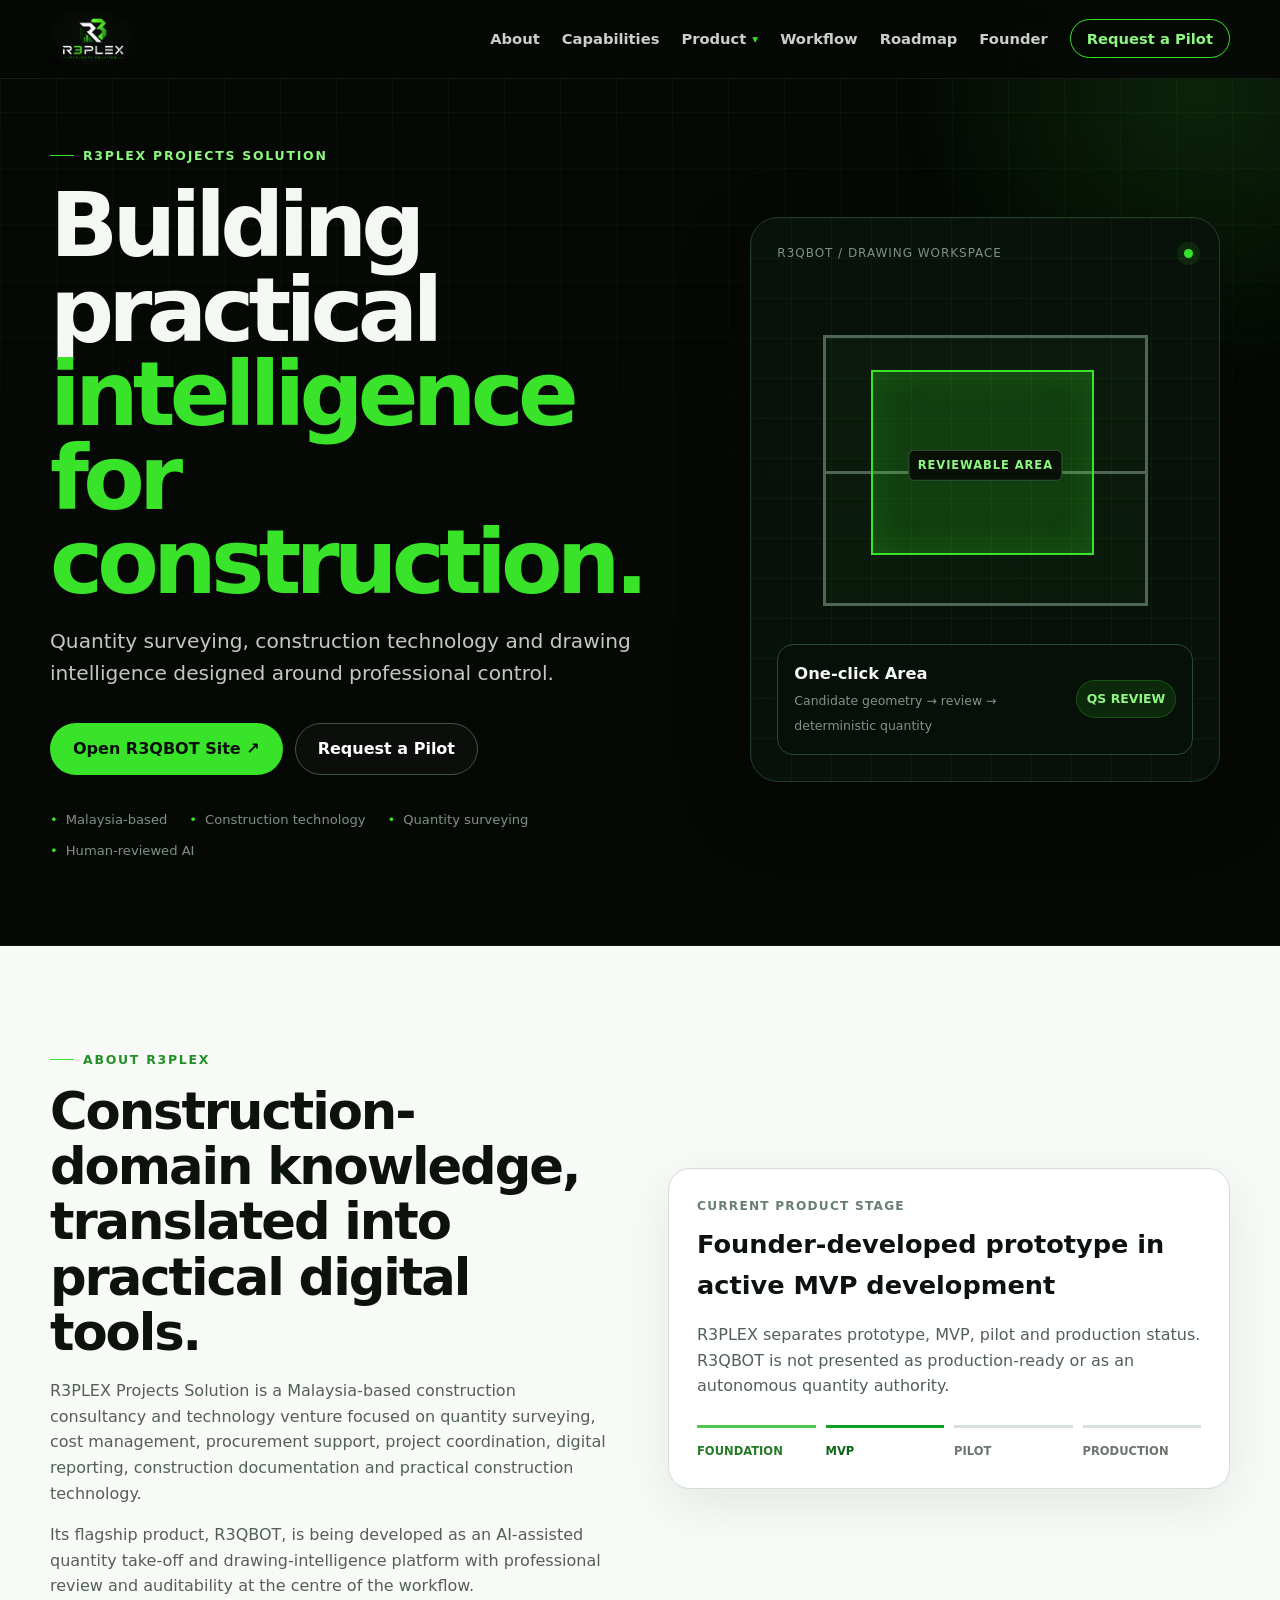
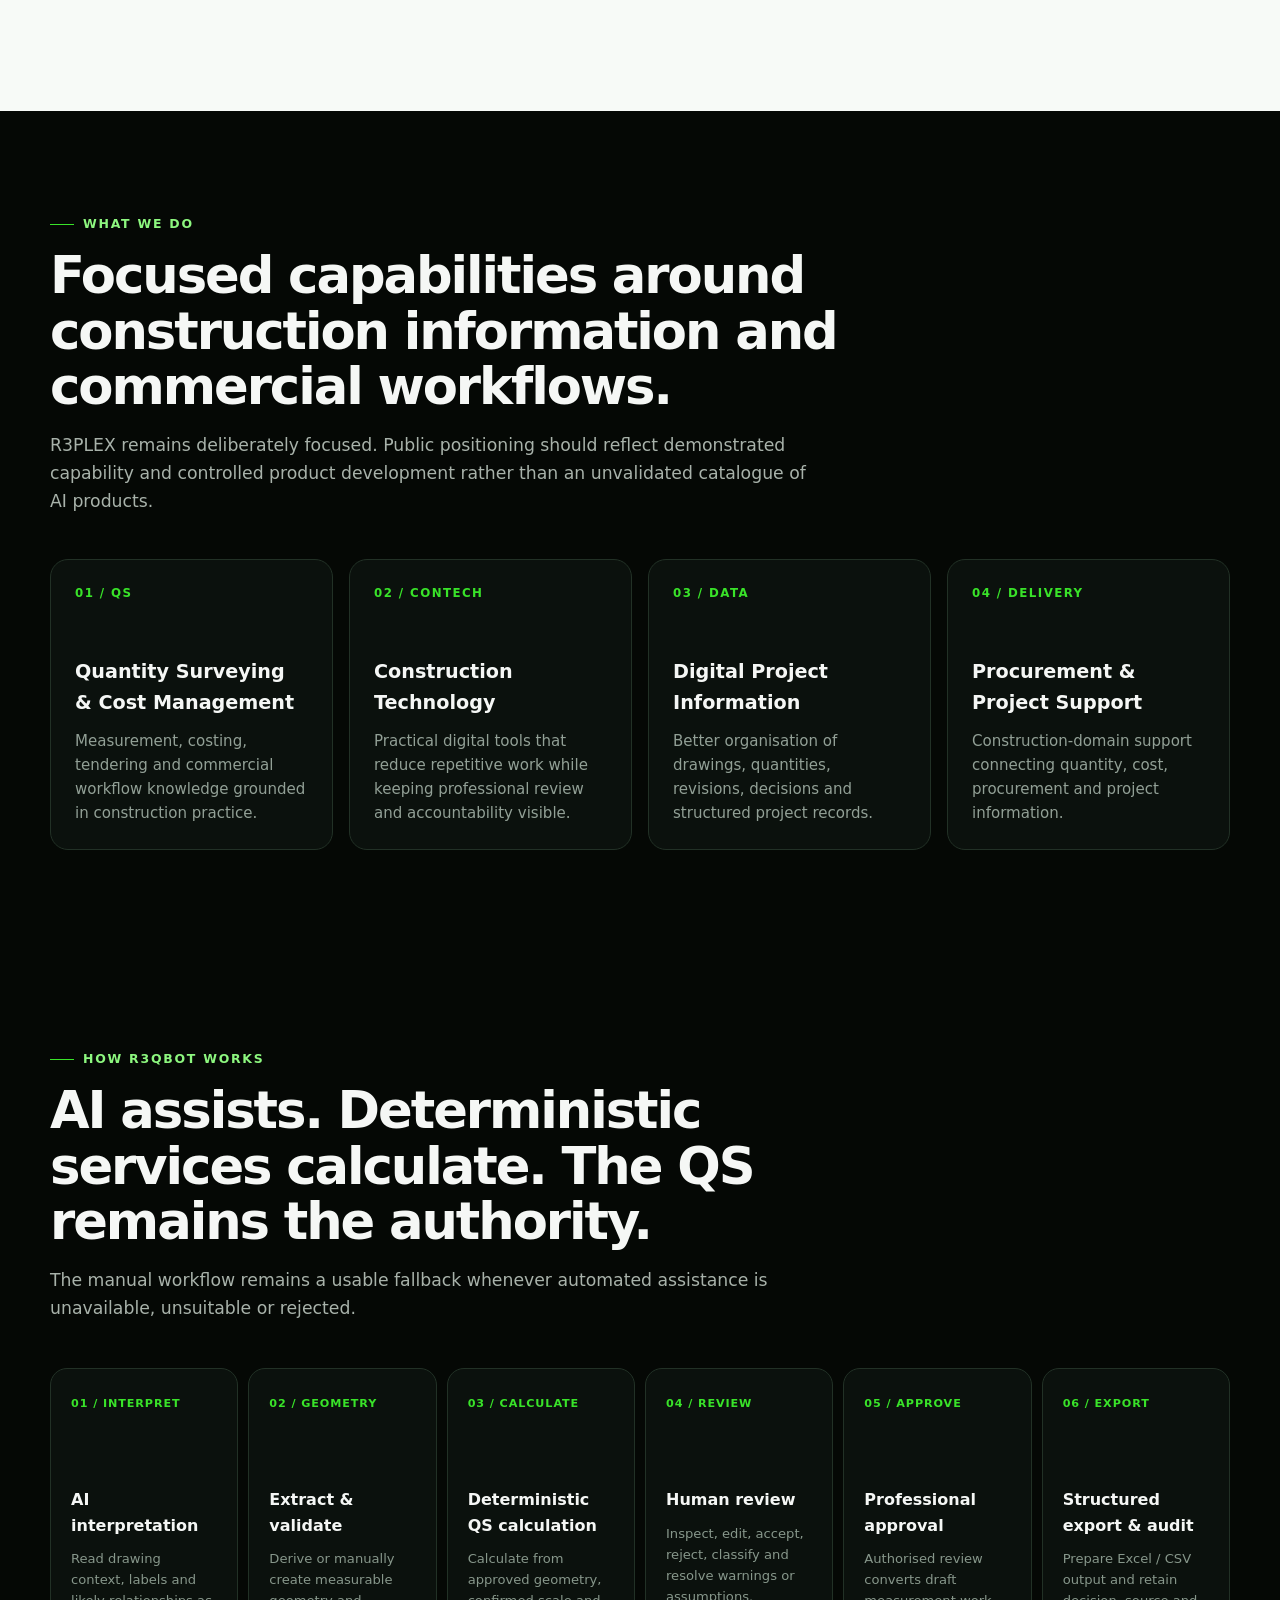
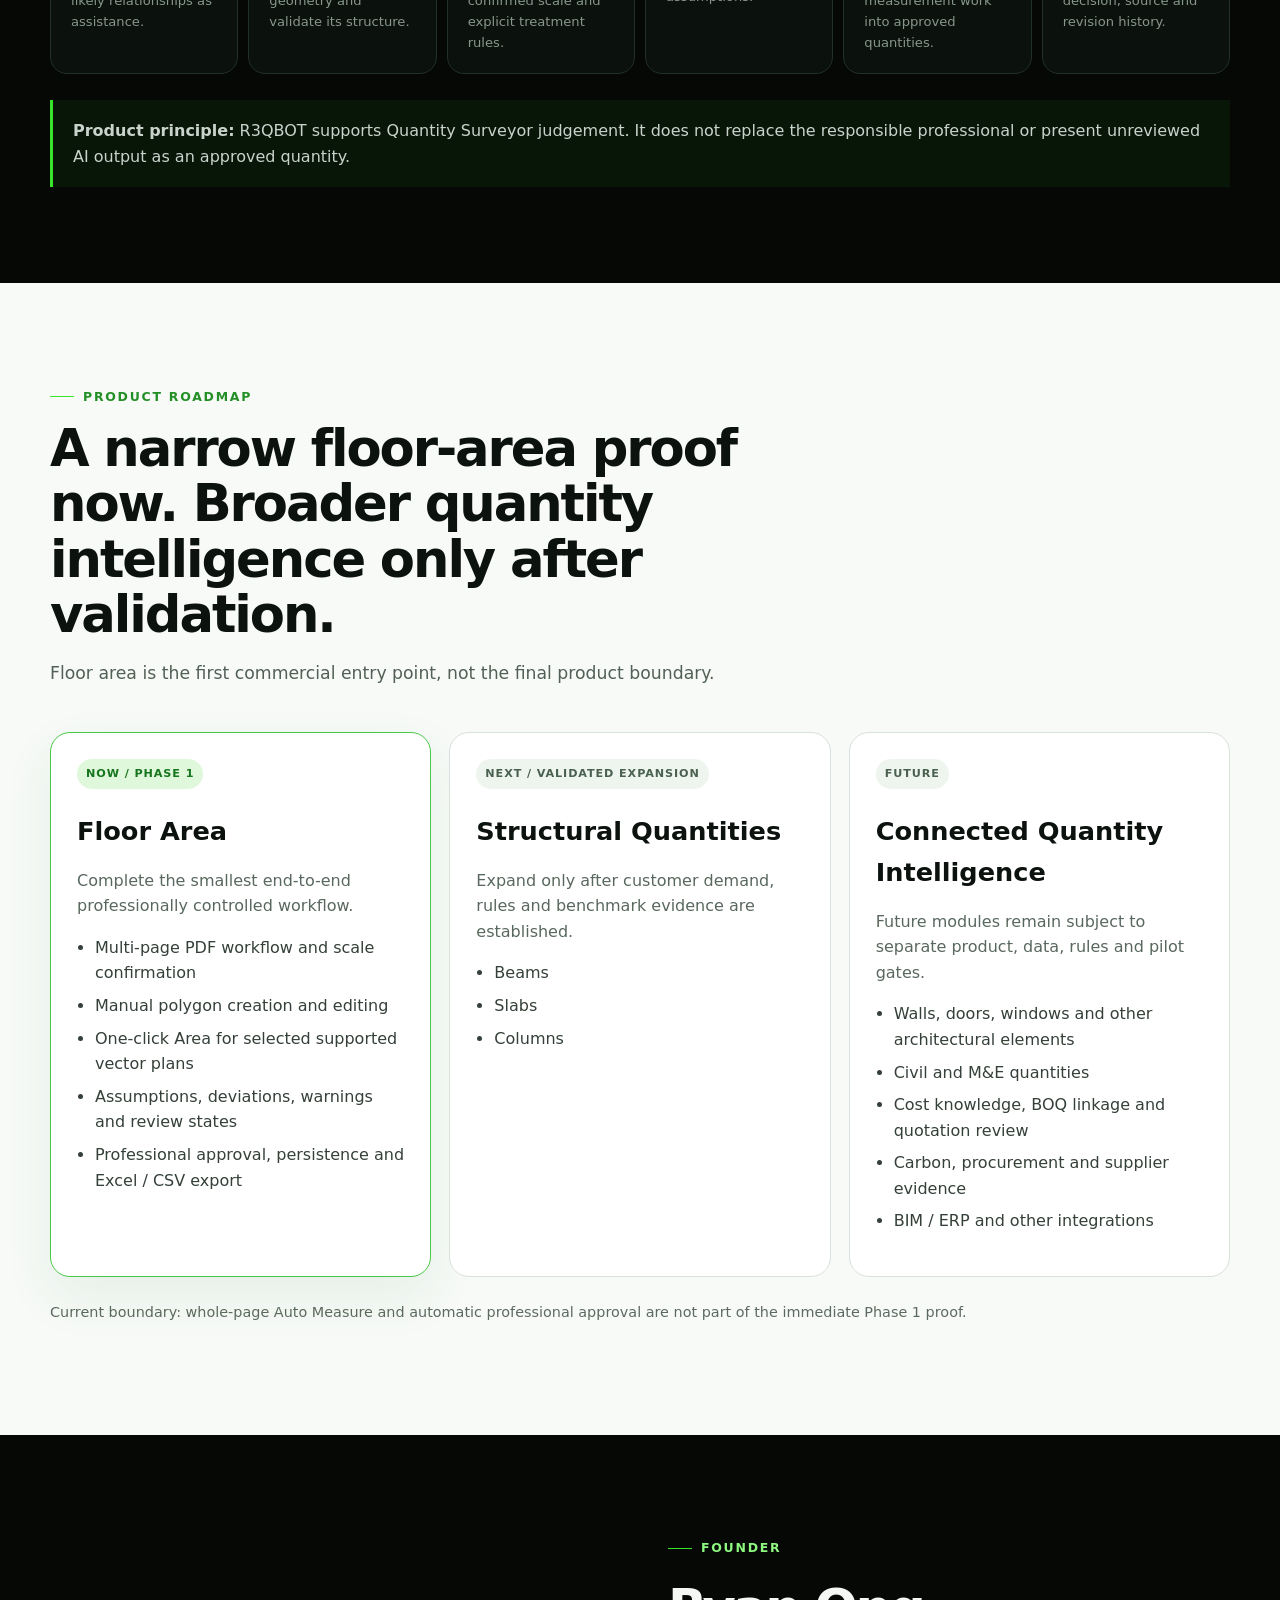
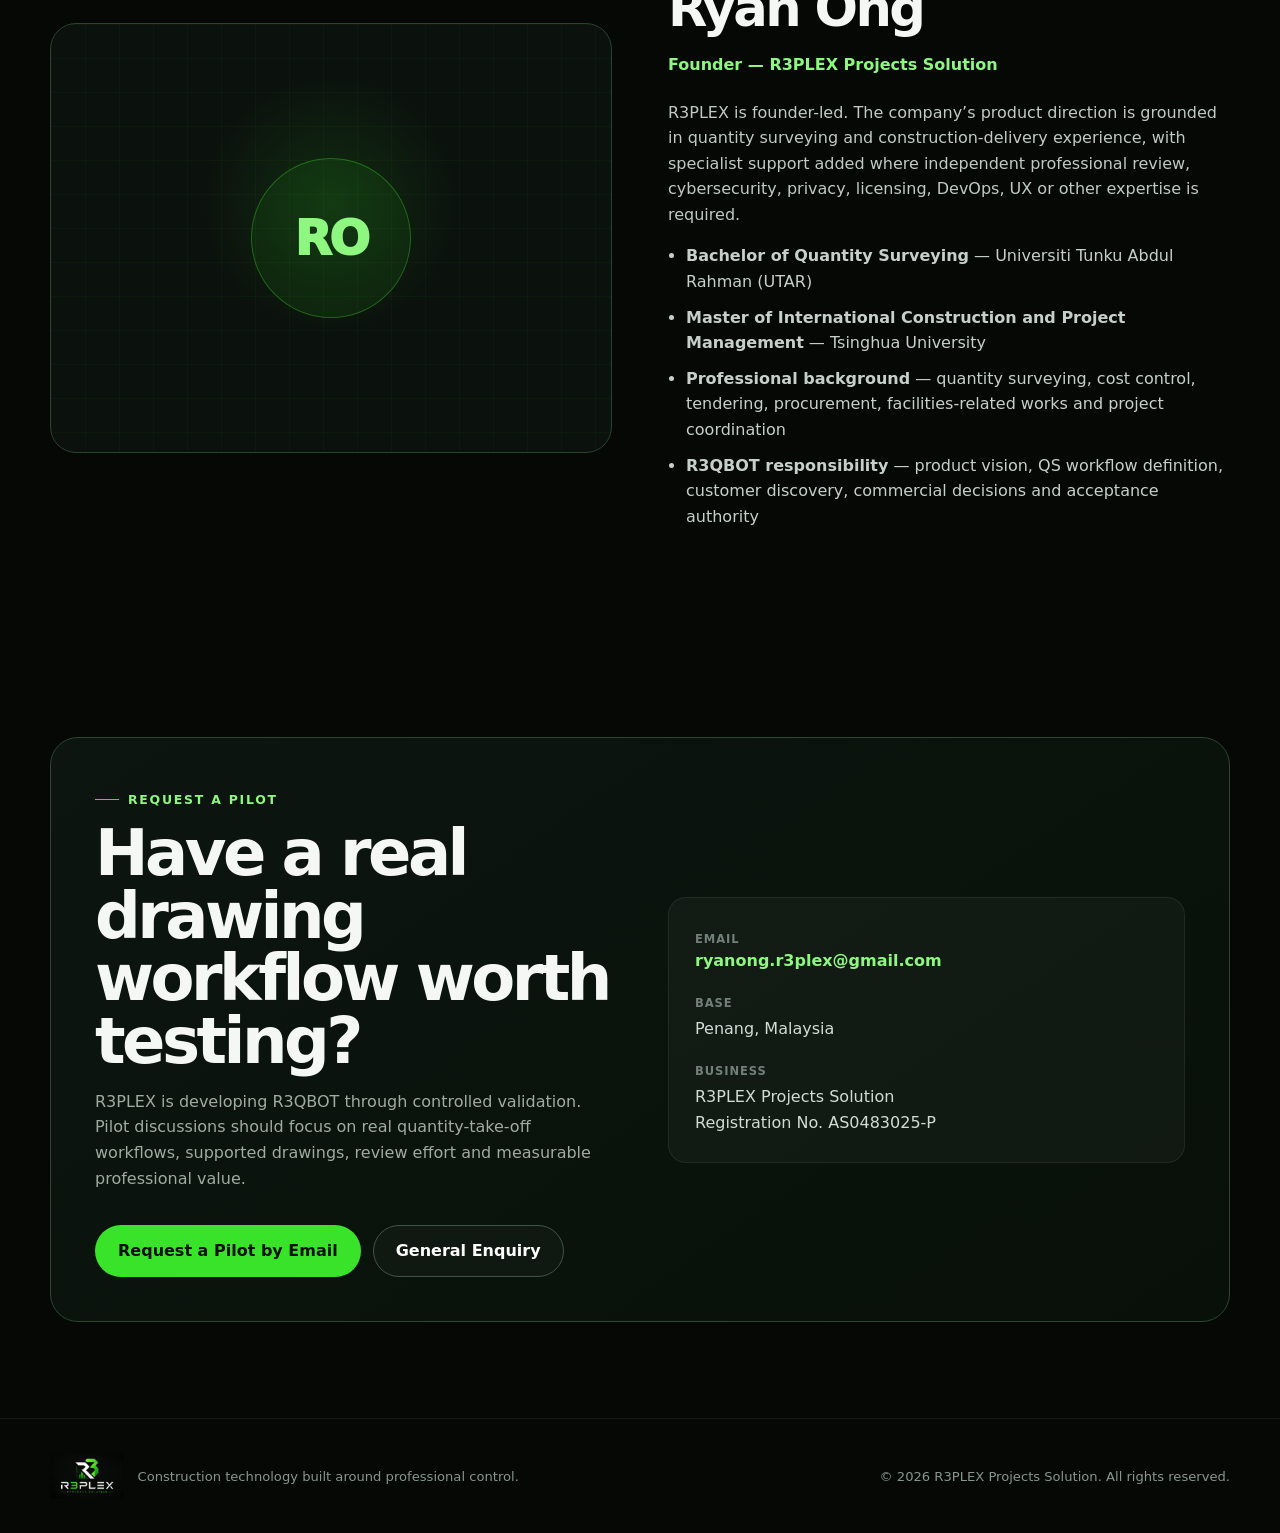
==== index.html @ d8457b4f "Implement product dropdown in navigation Added a product dropdown menu with styling and interactions" ====
<!DOCTYPE html>
<html lang="en">
<head>
  <meta charset="utf-8">
  <meta name="viewport" content="width=device-width, initial-scale=1">
  <meta name="theme-color" content="#050805">
  <meta name="description" content="R3PLEX Projects Solution is a Malaysia-based construction consultancy and technology venture developing R3QBOT, a drawing-first, reviewable and auditable quantity intelligence workspace.">
  <title>R3PLEX Projects Solution | Construction Technology & R3QBOT</title>
  <meta property="og:title" content="R3PLEX Projects Solution | Construction Technology & R3QBOT">
  <meta property="og:description" content="Building practical intelligence for construction. Explore R3QBOT, the R3PLEX flagship product for reviewable and auditable quantity take-off.">
  <meta property="og:type" content="website">

  <style>
    :root {
      --bg: #050805;
      --surface: #0b110d;
      --surface-2: #0f1812;
      --surface-3: #132018;
      --green: #39e329;
      --green-soft: #8df77f;
      --text: #f5f7f5;
      --muted: #a8b2aa;
      --line: #223126;
      --white: #f7faf7;
      --dark-text: #0c120e;
      --shadow: 0 24px 70px rgba(0,0,0,.28);
      --radius: 22px;
      --max: 1180px;
    }

    * { box-sizing: border-box; }
    html { scroll-behavior: smooth; }
    body {
      margin: 0;
      background: var(--bg);
      color: var(--text);
      font-family: Inter, ui-sans-serif, system-ui, -apple-system, BlinkMacSystemFont, "Segoe UI", sans-serif;
      line-height: 1.6;
      -webkit-font-smoothing: antialiased;
      text-rendering: optimizeLegibility;
    }

    a { color: inherit; }
    img { display: block; max-width: 100%; }
    button, a { -webkit-tap-highlight-color: transparent; }

    .container {
      width: min(var(--max), calc(100% - 40px));
      margin-inline: auto;
    }

    .skip-link {
      position: fixed;
      left: 16px;
      top: -60px;
      z-index: 2000;
      padding: 10px 14px;
      background: var(--green);
      color: #041006;
      border-radius: 10px;
      font-weight: 800;
      text-decoration: none;
      transition: top .2s ease;
    }
    .skip-link:focus { top: 16px; }

    .eyebrow {
      display: inline-flex;
      align-items: center;
      gap: 9px;
      color: var(--green-soft);
      font-size: .78rem;
      font-weight: 800;
      letter-spacing: .14em;
      text-transform: uppercase;
    }
    .eyebrow::before {
      content: "";
      width: 24px;
      height: 1px;
      background: var(--green);
    }

    .section {
      padding: 96px 0;
      scroll-margin-top: 86px;
    }
    .section-light {
      background: var(--white);
      color: var(--dark-text);
    }
    .section-title {
      margin: 14px 0 18px;
      max-width: 790px;
      font-size: clamp(2rem, 4vw, 3.5rem);
      line-height: 1.08;
      letter-spacing: -.04em;
    }
    .section-lead {
      max-width: 760px;
      margin: 0;
      color: var(--muted);
      font-size: 1.08rem;
    }
    .section-light .section-lead { color: #526057; }

    /* HEADER / NAVIGATION */
    .site-header {
      position: fixed;
      inset: 0 0 auto 0;
      z-index: 1000;
      border-bottom: 1px solid rgba(255,255,255,.07);
      background: rgba(5,8,5,.86);
      backdrop-filter: blur(18px);
    }
    .nav-wrap {
      min-height: 78px;
      display: flex;
      align-items: center;
      justify-content: space-between;
      gap: 24px;
    }
    .brand {
      display: inline-flex;
      align-items: center;
      text-decoration: none;
      flex: 0 0 auto;
    }
    .brand-logo-plate {
      display: flex;
      align-items: center;
      justify-content: flex-start;
      width: auto;
      height: auto;
      padding: 0;
      background: transparent;
      border: none;
      border-radius: 0;
      overflow: visible;
    }
    .brand-logo {
      width: auto;
      height: 54px;
      max-width: 190px;
      object-fit: contain;
      display: block;
    }

    .nav-links {
      display: flex;
      align-items: center;
      gap: 22px;
      list-style: none;
      margin: 0;
      padding: 0;
    }
    .nav-links a {
      text-decoration: none;
      color: #c7d0c9;
      font-size: .92rem;
      font-weight: 700;
      transition: color .2s ease, border-color .2s ease, background .2s ease;
    }
    .nav-links a:hover,
    .nav-links a:focus-visible { color: #fff; }

    .nav-cta {
      padding: 10px 16px;
      border: 1px solid var(--green);
      border-radius: 999px;
      color: var(--green-soft) !important;
    }
    .nav-cta:hover,
    .nav-cta:focus-visible {
      background: var(--green);
      color: #061008 !important;
    }


    /* PRODUCT DROPDOWN */
    .nav-dropdown {
      position: relative;
    }

    .nav-dropdown details {
      position: relative;
    }

    .nav-dropdown summary {
      display: flex;
      align-items: center;
      gap: 6px;
      color: #c7d0c9;
      font-size: .92rem;
      font-weight: 700;
      cursor: pointer;
      list-style: none;
      user-select: none;
    }

    .nav-dropdown summary::-webkit-details-marker {
      display: none;
    }

    .nav-dropdown summary:hover,
    .nav-dropdown summary:focus-visible {
      color: #fff;
    }

    .dropdown-arrow {
      color: var(--green);
      font-size: .72rem;
      transition: transform .2s ease;
    }

    .nav-dropdown details[open] .dropdown-arrow {
      transform: rotate(180deg);
    }

    .nav-dropdown-menu {
      position: absolute;
      top: calc(100% + 16px);
      left: 50%;
      transform: translateX(-50%);
      min-width: 190px;
      padding: 8px;
      border: 1px solid var(--line);
      border-radius: 14px;
      background: #09100b;
      box-shadow: var(--shadow);
      z-index: 1200;
    }

    .nav-dropdown-menu::before {
      content: "";
      position: absolute;
      top: -6px;
      left: 50%;
      width: 10px;
      height: 10px;
      transform: translateX(-50%) rotate(45deg);
      background: #09100b;
      border-left: 1px solid var(--line);
      border-top: 1px solid var(--line);
    }

    .nav-dropdown-menu a {
      display: flex;
      align-items: center;
      justify-content: space-between;
      gap: 24px;
      padding: 12px 14px;
      border-radius: 10px;
      color: #fff !important;
      text-decoration: none;
      white-space: nowrap;
    }

    .nav-dropdown-menu a:hover,
    .nav-dropdown-menu a:focus-visible {
      background: rgba(46,229,35,.10);
      color: var(--green-soft) !important;
    }

    .external-arrow {
      color: var(--green);
      font-size: 1rem;
    }

    .menu-button {
      display: none;
      width: 44px;
      height: 44px;
      border-radius: 12px;
      border: 1px solid var(--line);
      background: var(--surface);
      color: #fff;
      cursor: pointer;
      font-size: 1.2rem;
    }

    /* HERO */
    .hero {
      min-height: 820px;
      display: grid;
      align-items: center;
      padding: 138px 0 84px;
      position: relative;
      overflow: hidden;
      border-bottom: 1px solid rgba(255,255,255,.06);
    }
    .hero::before {
      content: "";
      position: absolute;
      inset: 0;
      background-image:
        linear-gradient(rgba(57,227,41,.055) 1px, transparent 1px),
        linear-gradient(90deg, rgba(57,227,41,.055) 1px, transparent 1px);
      background-size: 56px 56px;
      mask-image: linear-gradient(to bottom, black, transparent 83%);
      pointer-events: none;
    }
    .hero::after {
      content: "";
      position: absolute;
      width: 620px;
      height: 620px;
      right: -230px;
      top: -220px;
      border-radius: 50%;
      background: radial-gradient(circle, rgba(57,227,41,.13), transparent 68%);
      filter: blur(12px);
      pointer-events: none;
    }
    .hero-grid {
      position: relative;
      z-index: 1;
      display: grid;
      grid-template-columns: 1.12fr .88fr;
      gap: 68px;
      align-items: center;
    }
    .hero h1 {
      margin: 18px 0 20px;
      max-width: 780px;
      font-size: clamp(3.1rem, 7vw, 6.8rem);
      line-height: .94;
      letter-spacing: -.065em;
    }
    .hero h1 em {
      display: block;
      font-style: normal;
      color: var(--green);
    }
    .hero-copy {
      max-width: 660px;
      color: #c0cac2;
      font-size: clamp(1.05rem, 1.9vw, 1.26rem);
    }
    .hero-actions {
      display: flex;
      flex-wrap: wrap;
      gap: 12px;
      margin-top: 34px;
    }
    .button {
      display: inline-flex;
      align-items: center;
      justify-content: center;
      gap: 10px;
      min-height: 52px;
      padding: 0 22px;
      border-radius: 999px;
      border: 1px solid transparent;
      font-weight: 850;
      text-decoration: none;
      transition: transform .2s ease, background .2s ease, border-color .2s ease;
    }
    .button:hover { transform: translateY(-2px); }
    .button-primary { background: var(--green); color: #061008; }
    .button-secondary { border-color: #415347; background: rgba(255,255,255,.025); color: #fff; }
    .button-secondary:hover { border-color: var(--green); }

    .hero-note {
      display: flex;
      flex-wrap: wrap;
      gap: 10px 22px;
      margin-top: 34px;
      color: #7f9184;
      font-size: .82rem;
    }
    .hero-note span::before {
      content: "•";
      color: var(--green);
      margin-right: 8px;
    }

    .hero-visual {
      min-height: 510px;
      display: flex;
      align-items: center;
      justify-content: center;
    }
    .drawing-card {
      width: min(100%, 470px);
      min-height: 500px;
      border: 1px solid #253c2c;
      background:
        linear-gradient(rgba(57,227,41,.055) 1px, transparent 1px),
        linear-gradient(90deg, rgba(57,227,41,.055) 1px, transparent 1px),
        linear-gradient(180deg, #09110b, #071009);
      background-size: 40px 40px, 40px 40px, auto;
      border-radius: 28px;
      box-shadow: var(--shadow);
      padding: 26px;
      position: relative;
      overflow: hidden;
    }
    .drawing-top {
      display: flex;
      align-items: center;
      justify-content: space-between;
      color: #7d9182;
      font-size: .75rem;
      letter-spacing: .08em;
      text-transform: uppercase;
    }
    .drawing-dot {
      width: 9px;
      height: 9px;
      background: var(--green);
      border-radius: 50%;
      box-shadow: 0 0 0 7px rgba(57,227,41,.11);
    }
    .room-plan {
      width: 78%;
      aspect-ratio: 1.2;
      margin: 72px auto 38px;
      border: 3px solid #4f6656;
      position: relative;
      background: rgba(57,227,41,.045);
    }
    .room-plan::before {
      content: "";
      position: absolute;
      left: -3px;
      right: -3px;
      top: 50%;
      border-top: 3px solid #4f6656;
    }
    .room-plan::after {
      content: "";
      position: absolute;
      inset: 12% 16% 18% 14%;
      border: 2px solid var(--green);
      background: rgba(57,227,41,.18);
      box-shadow: 0 0 34px rgba(57,227,41,.16) inset;
    }
    .room-label {
      position: absolute;
      left: 50%;
      top: 48%;
      transform: translate(-50%,-50%);
      z-index: 2;
      padding: 5px 8px;
      color: var(--green-soft);
      background: #081008;
      border: 1px solid #2d5535;
      border-radius: 6px;
      font-size: .72rem;
      font-weight: 800;
      letter-spacing: .08em;
    }
    .one-click {
      display: grid;
      grid-template-columns: 1fr auto;
      gap: 12px;
      align-items: center;
      padding: 16px;
      border: 1px solid #284a30;
      background: rgba(8,16,10,.86);
      border-radius: 16px;
    }
    .one-click strong { display: block; font-size: 1.02rem; }
    .one-click span { color: #829287; font-size: .78rem; }
    .measure-pill {
      padding: 8px 10px;
      border-radius: 999px;
      background: rgba(57,227,41,.12);
      color: var(--green-soft) !important;
      border: 1px solid rgba(57,227,41,.22);
      font-weight: 800;
    }

    /* GENERIC GRIDS */
    .about-grid,
    .product-grid,
    .founder-grid,
    .contact-shell {
      display: grid;
      grid-template-columns: minmax(0, 1fr) minmax(0, 1fr);
      gap: 56px;
      align-items: center;
    }

    /* Prevent long content from forcing grid columns wider than the viewport. */
    .about-grid > *,
    .product-grid > *,
    .founder-grid > *,
    .contact-shell > * {
      min-width: 0;
    }

    .about-copy p,
    .product-copy p,
    .founder-copy p { color: #c0cac2; }
    .section-light .about-copy p { color: #526057; }

    .status-card {
      padding: 28px;
      border-radius: var(--radius);
      border: 1px solid #d5ded7;
      background: #fff;
      box-shadow: 0 16px 50px rgba(16,32,21,.08);
    }
    .status-card .label {
      color: #698071;
      font-size: .76rem;
      font-weight: 800;
      letter-spacing: .1em;
      text-transform: uppercase;
    }
    .status-card h3 {
      margin: 8px 0 12px;
      font-size: 1.6rem;
    }
    .status-card p { color: #526057; margin-bottom: 0; }
    .status-track {
      display: grid;
      grid-template-columns: repeat(4,1fr);
      gap: 10px;
      margin-top: 26px;
    }
    .status-node {
      padding-top: 14px;
      border-top: 3px solid #d8e0da;
      color: #6c766f;
      font-size: .72rem;
      font-weight: 800;
      text-transform: uppercase;
    }
    .status-node.done { border-color: #54c64d; color: #267b28; }
    .status-node.current { border-color: #139f21; color: #0d6519; }

    .capability-grid {
      display: grid;
      grid-template-columns: repeat(4,1fr);
      gap: 16px;
      margin-top: 44px;
    }
    .capability-card {
      min-height: 230px;
      padding: 24px;
      border-radius: 18px;
      border: 1px solid var(--line);
      background: var(--surface);
    }
    .capability-no {
      color: var(--green);
      font-size: .74rem;
      font-weight: 900;
      letter-spacing: .12em;
    }
    .capability-card h3 { margin: 54px 0 10px; font-size: 1.2rem; }
    .capability-card p { margin: 0; color: #92a096; font-size: .94rem; }

    /* R3QBOT */
    .product-panel {
      padding: 36px;
      border-radius: 26px;
      border: 1px solid #2a4831;
      background: linear-gradient(145deg, rgba(57,227,41,.08), rgba(57,227,41,.015));
    }
    .product-mark {
      color: var(--green);
      font-weight: 950;
      font-size: clamp(2.8rem,5vw,5rem);
      letter-spacing: -.06em;
      line-height: 1;
      margin-bottom: 22px;
    }
    .feature-list {
      display: grid;
      gap: 12px;
      margin-top: 30px;
    }
    .feature-row {
      display: grid;
      grid-template-columns: 42px minmax(0, 1fr);
      gap: 14px;
      padding: 15px;
      border-radius: 15px;
      background: rgba(255,255,255,.025);
      border: 1px solid rgba(255,255,255,.06);
    }
    .feature-icon {
      width: 42px;
      height: 42px;
      display: grid;
      place-items: center;
      border-radius: 12px;
      background: rgba(57,227,41,.12);
      color: var(--green-soft);
      font-weight: 900;
    }
    .feature-row > div {
      min-width: 0;
    }

    .feature-row strong,
    .feature-row div span {
      overflow-wrap: anywhere;
      word-break: normal;
    }

    .feature-row strong { display: block; }
    .feature-row div span { display: block; color: #8e9d92; font-size: .84rem; }

    /* WORKFLOW */
    .workflow-list {
      display: grid;
      grid-template-columns: repeat(6,1fr);
      gap: 10px;
      margin-top: 46px;
    }
    .workflow-step {
      min-height: 240px;
      padding: 20px;
      background: var(--surface);
      border: 1px solid var(--line);
      border-radius: 17px;
    }
    .workflow-no {
      color: var(--green);
      font-size: .7rem;
      font-weight: 900;
      letter-spacing: .08em;
    }
    .workflow-step h3 { margin: 72px 0 10px; font-size: 1rem; }
    .workflow-step p { margin: 0; color: #87978b; font-size: .82rem; }
    .workflow-principle {
      margin-top: 26px;
      padding: 18px 20px;
      border-left: 3px solid var(--green);
      background: rgba(57,227,41,.06);
      color: #c9d2cb;
    }

    /* ROADMAP */
    .roadmap-grid {
      display: grid;
      grid-template-columns: repeat(3,1fr);
      gap: 18px;
      margin-top: 44px;
    }
    .roadmap-card {
      padding: 26px;
      border-radius: 20px;
      border: 1px solid #d9e1db;
      background: #fff;
    }
    .roadmap-card.active { border-color: #48c847; box-shadow: 0 20px 50px rgba(25,115,38,.08); }
    .roadmap-tag {
      display: inline-block;
      padding: 6px 9px;
      border-radius: 999px;
      background: #eef5ef;
      color: #4b6150;
      font-size: .7rem;
      font-weight: 900;
      text-transform: uppercase;
      letter-spacing: .08em;
    }
    .roadmap-card.active .roadmap-tag { background: #dff8dc; color: #16751d; }
    .roadmap-card h3 { margin: 22px 0 8px; font-size: 1.6rem; }
    .roadmap-card p { color: #59685e; }
    .roadmap-card ul { padding-left: 18px; color: #344038; }
    .roadmap-card li { margin-bottom: 7px; }
    .roadmap-boundary {
      margin-top: 24px;
      color: #5d6a61;
      font-size: .9rem;
    }

    /* FOUNDER */
    .founder-card {
      min-height: 430px;
      display: grid;
      place-items: center;
      border: 1px solid #28432f;
      border-radius: 26px;
      background:
        radial-gradient(circle at 50% 42%, rgba(57,227,41,.13), transparent 35%),
        linear-gradient(rgba(57,227,41,.04) 1px, transparent 1px),
        linear-gradient(90deg, rgba(57,227,41,.04) 1px, transparent 1px),
        var(--surface);
      background-size: auto, 34px 34px, 34px 34px, auto;
    }
    .founder-monogram {
      width: 160px;
      height: 160px;
      display: grid;
      place-items: center;
      border-radius: 50%;
      border: 1px solid rgba(57,227,41,.35);
      background: rgba(57,227,41,.08);
      color: var(--green-soft);
      font-size: 3rem;
      font-weight: 950;
      letter-spacing: -.05em;
    }
    .founder-copy h2 {
      margin: 10px 0 2px;
      font-size: clamp(2.3rem,4vw,4rem);
      letter-spacing: -.05em;
    }
    .founder-role { color: var(--green-soft); font-weight: 800; margin-bottom: 22px; }
    .founder-list { padding-left: 18px; color: #c6d0c8; }
    .founder-list li { margin-bottom: 10px; }

    /* CONTACT */
    .contact-shell {
      padding: 44px;
      border-radius: 28px;
      border: 1px solid #2a4831;
      background: linear-gradient(145deg, #0c150f, #081009);
    }
    .contact-shell h2 {
      margin: 12px 0 14px;
      max-width: 650px;
      font-size: clamp(2.4rem,5vw,4.8rem);
      line-height: .98;
      letter-spacing: -.055em;
    }
    .contact-shell p { color: #9eaca1; max-width: 650px; }
    .contact-card {
      padding: 26px;
      border-radius: 18px;
      background: rgba(255,255,255,.035);
      border: 1px solid rgba(255,255,255,.07);
    }
    .contact-card .label {
      margin-top: 6px;
      color: #718078;
      font-size: .72rem;
      font-weight: 900;
      text-transform: uppercase;
      letter-spacing: .08em;
    }
    .contact-card a { color: var(--green-soft); font-weight: 800; text-decoration: none; }
    .contact-card .location { margin-top: 4px; color: #d3dbd5; }

    /* FOOTER */
    .footer {
      padding: 34px 0;
      border-top: 1px solid rgba(255,255,255,.07);
      color: #87968b;
      font-size: .82rem;
    }
    .footer-row {
      display: flex;
      justify-content: space-between;
      align-items: center;
      gap: 24px;
    }
    .footer-brand {
      display: flex;
      align-items: center;
      gap: 14px;
    }
    .footer-logo-plate {
      display: flex;
      align-items: center;
      justify-content: flex-start;
      width: auto;
      height: auto;
      padding: 0;
      background: transparent;
      border: none;
      border-radius: 0;
    }
    .footer-logo {
      width: auto;
      height: 46px;
      max-width: 150px;
      object-fit: contain;
      display: block;
    }

    /* REVEAL */
    .reveal {
      opacity: 0;
      transform: translateY(18px);
      transition: opacity .55s ease, transform .55s ease;
    }
    .reveal.visible {
      opacity: 1;
      transform: translateY(0);
    }

    /* RESPONSIVE */
    @media (max-width: 1060px) {
      .nav-links { gap: 14px; }
      .nav-links a { font-size: .84rem; }
      .capability-grid { grid-template-columns: repeat(2,1fr); }
      .workflow-list { grid-template-columns: repeat(3,1fr); }
    }

    @media (max-width: 860px) {
      .brand-logo { height: 48px; max-width: 165px; }
      .nav-dropdown summary {
        padding: 11px 12px;
      }

      .nav-dropdown-menu {
        position: static;
        transform: none;
        min-width: 0;
        margin: 2px 8px 8px 18px;
        box-shadow: none;
      }

      .nav-dropdown-menu::before {
        display: none;
      }

      .nav-dropdown-menu a {
        padding: 11px 12px;
      }

      .menu-button { display: inline-grid; place-items: center; }
      .nav-links {
        position: absolute;
        top: 78px;
        left: 20px;
        right: 20px;
        display: none;
        flex-direction: column;
        align-items: stretch;
        gap: 4px;
        padding: 14px;
        border: 1px solid var(--line);
        border-radius: 16px;
        background: #09100b;
        box-shadow: var(--shadow);
      }
      .nav-links.open { display: flex; }
      .nav-links a { display: block; padding: 11px 12px; }
      .nav-cta { text-align: center; margin-top: 5px; }

      .hero { min-height: auto; padding-top: 126px; }
      .hero-grid,
      .about-grid,
      .product-grid,
      .founder-grid,
      .contact-shell { grid-template-columns: minmax(0, 1fr); }
      .hero-grid { gap: 26px; }
      .hero-visual { min-height: 430px; }
      .drawing-card { min-height: 430px; }
      .room-plan { margin-top: 52px; }
      .roadmap-grid { grid-template-columns: 1fr; }
      .contact-shell { padding: 30px; }
    }

    @media (max-width: 620px) {
      .container { width: min(var(--max), calc(100% - 26px)); }
      .section { padding: 74px 0; }
      .nav-wrap { min-height: 72px; }
      .nav-links { top: 72px; left: 13px; right: 13px; }
      .hero { padding-top: 112px; }
      .hero h1 { font-size: clamp(2.9rem,15vw,5rem); }
      .capability-grid,
      .workflow-list { grid-template-columns: 1fr; }
      .workflow-step { min-height: 190px; }
      .workflow-step h3 { margin-top: 48px; }
      .status-track { grid-template-columns: 1fr 1fr; }
      .footer-row { flex-direction: column; align-items: flex-start; }
      .brand-logo { height: 42px; max-width: 145px; }
      .footer-logo { height: 40px; max-width: 130px; }
    }

    @media (max-width: 420px) {

      .product-panel {
        padding: 24px;
      }

      .feature-row {
        grid-template-columns: 1fr;
        gap: 10px;
        padding: 14px;
      }

      .feature-icon {
        width: 38px;
        height: 38px;
      }

      .feature-row strong {
        font-size: .98rem;
      }

      .feature-row div span {
        font-size: .82rem;
        line-height: 1.5;
      }
    }

    @media (prefers-reduced-motion: reduce) {
      html { scroll-behavior: auto; }
      *, *::before, *::after { transition: none !important; animation: none !important; }
      .reveal { opacity: 1; transform: none; }
    }
  </style>
</head>

<body>
  <a class="skip-link" href="#main">Skip to content</a>

  <header class="site-header">
    <div class="container nav-wrap">
      <a class="brand" href="#home" aria-label="R3PLEX Projects Solution home">
        <span class="brand-logo-plate">
          <img class="brand-logo" src="R3PLEX.png" alt="R3PLEX Projects Solution logo">
        </span>
      </a>

      <button class="menu-button" type="button" aria-expanded="false" aria-controls="site-navigation" aria-label="Open navigation menu">
        <span aria-hidden="true">☰</span>
      </button>

      <nav aria-label="Primary navigation">
        <ul class="nav-links" id="site-navigation">
          <li><a href="#about">About</a></li>
          <li><a href="#capabilities">Capabilities</a></li>
          <li class="nav-dropdown">
            <details>
              <summary>
                Product
                <span class="dropdown-arrow" aria-hidden="true">▾</span>
              </summary>

              <div class="nav-dropdown-menu">
                <a
                  href="https://r3plex-projects-solution.github.io/r3qbot-site/"
                  target="_blank"
                  rel="noopener noreferrer"
                >
                  <span>R3QBOT</span>
                  <span class="external-arrow" aria-hidden="true">↗</span>
                </a>
              </div>
            </details>
          </li>
          <li><a href="#workflow">Workflow</a></li>
          <li><a href="#roadmap">Roadmap</a></li>
          <li><a href="#founder">Founder</a></li>
          <li><a class="nav-cta" href="#contact">Request a Pilot</a></li>
        </ul>
      </nav>
    </div>
  </header>

  <main id="main">
    <section id="home" class="hero">
      <div class="container hero-grid">
        <div class="reveal">
          <div class="eyebrow">R3PLEX Projects Solution</div>
          <h1>Building practical <em>intelligence for construction.</em></h1>
          <p class="hero-copy">Quantity surveying, construction technology and drawing intelligence designed around professional control.</p>

          <div class="hero-actions">
            <a class="button button-primary" href="https://r3plex-projects-solution.github.io/r3qbot-site/" target="_blank" rel="noopener noreferrer">Open R3QBOT Site ↗</a>
            <a class="button button-secondary" href="#contact">Request a Pilot</a>
          </div>

          <div class="hero-note" aria-label="Company positioning">
            <span>Malaysia-based</span>
            <span>Construction technology</span>
            <span>Quantity surveying</span>
            <span>Human-reviewed AI</span>
          </div>
        </div>

        <div class="hero-visual reveal" aria-label="Conceptual R3QBOT One-click Area visual">
          <div class="drawing-card">
            <div class="drawing-top">
              <span>R3QBOT / Drawing workspace</span>
              <span class="drawing-dot" aria-hidden="true"></span>
            </div>

            <div class="room-plan">
              <span class="room-label">REVIEWABLE AREA</span>
            </div>

            <div class="one-click">
              <div>
                <strong>One-click Area</strong>
                <span>Candidate geometry → review → deterministic quantity</span>
              </div>
              <span class="measure-pill">QS REVIEW</span>
            </div>
          </div>
        </div>
      </div>
    </section>

    <section id="about" class="section section-light">
      <div class="container about-grid">
        <div class="about-copy reveal">
          <div class="eyebrow" style="color:#238f26">About R3PLEX</div>
          <h2 class="section-title">Construction-domain knowledge, translated into practical digital tools.</h2>
          <p>R3PLEX Projects Solution is a Malaysia-based construction consultancy and technology venture focused on quantity surveying, cost management, procurement support, project coordination, digital reporting, construction documentation and practical construction technology.</p>
          <p>Its flagship product, R3QBOT, is being developed as an AI-assisted quantity take-off and drawing-intelligence platform with professional review and auditability at the centre of the workflow.</p>
        </div>

        <aside class="status-card reveal">
          <div class="label">Current product stage</div>
          <h3>Founder-developed prototype in active MVP development</h3>
          <p>R3PLEX separates prototype, MVP, pilot and production status. R3QBOT is not presented as production-ready or as an autonomous quantity authority.</p>
          <div class="status-track" aria-label="R3QBOT product stages">
            <div class="status-node done">Foundation</div>
            <div class="status-node current">MVP</div>
            <div class="status-node">Pilot</div>
            <div class="status-node">Production</div>
          </div>
        </aside>
      </div>
    </section>

    <section id="capabilities" class="section">
      <div class="container">
        <div class="eyebrow">What we do</div>
        <h2 class="section-title">Focused capabilities around construction information and commercial workflows.</h2>
        <p class="section-lead">R3PLEX remains deliberately focused. Public positioning should reflect demonstrated capability and controlled product development rather than an unvalidated catalogue of AI products.</p>

        <div class="capability-grid">
          <article class="capability-card reveal">
            <div class="capability-no">01 / QS</div>
            <h3>Quantity Surveying & Cost Management</h3>
            <p>Measurement, costing, tendering and commercial workflow knowledge grounded in construction practice.</p>
          </article>
          <article class="capability-card reveal">
            <div class="capability-no">02 / CONTECH</div>
            <h3>Construction Technology</h3>
            <p>Practical digital tools that reduce repetitive work while keeping professional review and accountability visible.</p>
          </article>
          <article class="capability-card reveal">
            <div class="capability-no">03 / DATA</div>
            <h3>Digital Project Information</h3>
            <p>Better organisation of drawings, quantities, revisions, decisions and structured project records.</p>
          </article>
          <article class="capability-card reveal">
            <div class="capability-no">04 / DELIVERY</div>
            <h3>Procurement & Project Support</h3>
            <p>Construction-domain support connecting quantity, cost, procurement and project information.</p>
          </article>
        </div>
      </div>
    </section>

    <section id="workflow" class="section">
      <div class="container">
        <div class="eyebrow">How R3QBOT works</div>
        <h2 class="section-title">AI assists. Deterministic services calculate. The QS remains the authority.</h2>
        <p class="section-lead">The manual workflow remains a usable fallback whenever automated assistance is unavailable, unsuitable or rejected.</p>

        <div class="workflow-list" aria-label="R3QBOT Phase 1 controlled workflow">
          <article class="workflow-step reveal"><span class="workflow-no">01 / INTERPRET</span><h3>AI interpretation</h3><p>Read drawing context, labels and likely relationships as assistance.</p></article>
          <article class="workflow-step reveal"><span class="workflow-no">02 / GEOMETRY</span><h3>Extract & validate</h3><p>Derive or manually create measurable geometry and validate its structure.</p></article>
          <article class="workflow-step reveal"><span class="workflow-no">03 / CALCULATE</span><h3>Deterministic QS calculation</h3><p>Calculate from approved geometry, confirmed scale and explicit treatment rules.</p></article>
          <article class="workflow-step reveal"><span class="workflow-no">04 / REVIEW</span><h3>Human review</h3><p>Inspect, edit, accept, reject, classify and resolve warnings or assumptions.</p></article>
          <article class="workflow-step reveal"><span class="workflow-no">05 / APPROVE</span><h3>Professional approval</h3><p>Authorised review converts draft measurement work into approved quantities.</p></article>
          <article class="workflow-step reveal"><span class="workflow-no">06 / EXPORT</span><h3>Structured export & audit</h3><p>Prepare Excel / CSV output and retain decision, source and revision history.</p></article>
        </div>

        <div class="workflow-principle"><strong>Product principle:</strong> R3QBOT supports Quantity Surveyor judgement. It does not replace the responsible professional or present unreviewed AI output as an approved quantity.</div>
      </div>
    </section>

    <section id="roadmap" class="section section-light">
      <div class="container">
        <div class="eyebrow" style="color:#238f26">Product roadmap</div>
        <h2 class="section-title">A narrow floor-area proof now. Broader quantity intelligence only after validation.</h2>
        <p class="section-lead">Floor area is the first commercial entry point, not the final product boundary.</p>

        <div class="roadmap-grid">
          <article class="roadmap-card active reveal">
            <span class="roadmap-tag">Now / Phase 1</span>
            <h3>Floor Area</h3>
            <p>Complete the smallest end-to-end professionally controlled workflow.</p>
            <ul>
              <li>Multi-page PDF workflow and scale confirmation</li>
              <li>Manual polygon creation and editing</li>
              <li>One-click Area for selected supported vector plans</li>
              <li>Assumptions, deviations, warnings and review states</li>
              <li>Professional approval, persistence and Excel / CSV export</li>
            </ul>
          </article>

          <article class="roadmap-card reveal">
            <span class="roadmap-tag">Next / validated expansion</span>
            <h3>Structural Quantities</h3>
            <p>Expand only after customer demand, rules and benchmark evidence are established.</p>
            <ul>
              <li>Beams</li>
              <li>Slabs</li>
              <li>Columns</li>
            </ul>
          </article>

          <article class="roadmap-card reveal">
            <span class="roadmap-tag">Future</span>
            <h3>Connected Quantity Intelligence</h3>
            <p>Future modules remain subject to separate product, data, rules and pilot gates.</p>
            <ul>
              <li>Walls, doors, windows and other architectural elements</li>
              <li>Civil and M&amp;E quantities</li>
              <li>Cost knowledge, BOQ linkage and quotation review</li>
              <li>Carbon, procurement and supplier evidence</li>
              <li>BIM / ERP and other integrations</li>
            </ul>
          </article>
        </div>

        <p class="roadmap-boundary">Current boundary: whole-page Auto Measure and automatic professional approval are not part of the immediate Phase 1 proof.</p>
      </div>
    </section>

    <section id="founder" class="section">
      <div class="container founder-grid">
        <div class="founder-card reveal" aria-label="Founder profile placeholder for Ryan Ong">
          <div class="founder-monogram" aria-hidden="true">RO</div>
        </div>

        <div class="founder-copy reveal">
          <div class="eyebrow">Founder</div>
          <h2>Ryan Ong</h2>
          <div class="founder-role">Founder — R3PLEX Projects Solution</div>
          <p>R3PLEX is founder-led. The company’s product direction is grounded in quantity surveying and construction-delivery experience, with specialist support added where independent professional review, cybersecurity, privacy, licensing, DevOps, UX or other expertise is required.</p>
          <ul class="founder-list">
            <li><strong>Bachelor of Quantity Surveying</strong> — Universiti Tunku Abdul Rahman (UTAR)</li>
            <li><strong>Master of International Construction and Project Management</strong> — Tsinghua University</li>
            <li><strong>Professional background</strong> — quantity surveying, cost control, tendering, procurement, facilities-related works and project coordination</li>
            <li><strong>R3QBOT responsibility</strong> — product vision, QS workflow definition, customer discovery, commercial decisions and acceptance authority</li>
          </ul>
        </div>
      </div>
    </section>

    <section id="contact" class="section">
      <div class="container contact-shell reveal">
        <div>
          <div class="eyebrow">Request a pilot</div>
          <h2>Have a real drawing workflow worth testing?</h2>
          <p>R3PLEX is developing R3QBOT through controlled validation. Pilot discussions should focus on real quantity-take-off workflows, supported drawings, review effort and measurable professional value.</p>

          <div class="hero-actions">
            <a class="button button-primary" href="mailto:ryanong.r3plex@gmail.com?subject=R3QBOT%20Pilot%20Enquiry&amp;body=Hello%20R3PLEX%2C%0A%0AI%20am%20interested%20in%20discussing%20an%20R3QBOT%20pilot.%0A%0ACompany%20%2F%20organisation%3A%0ARole%3A%0ATypical%20drawing%20workflow%3A%0AWhat%20I%20would%20like%20to%20test%3A%0A%0ARegards%2C">Request a Pilot by Email</a>
            <a class="button button-secondary" href="mailto:ryanong.r3plex@gmail.com?subject=R3PLEX%20General%20Enquiry">General Enquiry</a>
          </div>
        </div>

        <div class="contact-card">
          <div class="label">Email</div>
          <a href="mailto:ryanong.r3plex@gmail.com">ryanong.r3plex@gmail.com</a>

          <div class="label" style="margin-top:20px">Base</div>
          <div class="location">Penang, Malaysia</div>

          <div class="label" style="margin-top:20px">Business</div>
          <div class="location">R3PLEX Projects Solution<br>Registration No. AS0483025-P</div>
        </div>
      </div>
    </section>
  </main>

  <footer class="footer">
    <div class="container footer-row">
      <div class="footer-brand">
        <span class="footer-logo-plate">
          <img class="footer-logo" src="R3PLEX.png" alt="R3PLEX Projects Solution logo">
        </span>
        <span>Construction technology built around professional control.</span>
      </div>
      <div>© <span id="year">2026</span> R3PLEX Projects Solution. All rights reserved.</div>
    </div>
  </footer>

  <script>
    const menuButton = document.querySelector('.menu-button');
    const navigation = document.querySelector('.nav-links');

    menuButton.addEventListener('click', () => {
      const isOpen = navigation.classList.toggle('open');
      menuButton.setAttribute('aria-expanded', String(isOpen));
      menuButton.setAttribute('aria-label', isOpen ? 'Close navigation menu' : 'Open navigation menu');
      menuButton.querySelector('span').textContent = isOpen ? '×' : '☰';
    });

    navigation.querySelectorAll('a').forEach(link => {
      link.addEventListener('click', () => {
        navigation.classList.remove('open');
        menuButton.setAttribute('aria-expanded', 'false');
        menuButton.setAttribute('aria-label', 'Open navigation menu');
        menuButton.querySelector('span').textContent = '☰';
      });
    });

    document.addEventListener('keydown', event => {
      if (event.key === 'Escape') {
        navigation.classList.remove('open');
        menuButton.setAttribute('aria-expanded', 'false');
        menuButton.setAttribute('aria-label', 'Open navigation menu');
        menuButton.querySelector('span').textContent = '☰';
      }
    });

    const reducedMotion = window.matchMedia('(prefers-reduced-motion: reduce)').matches;
    const reveals = document.querySelectorAll('.reveal');

    if (reducedMotion || !('IntersectionObserver' in window)) {
      reveals.forEach(el => el.classList.add('visible'));
    } else {
      const observer = new IntersectionObserver(entries => {
        entries.forEach(entry => {
          if (entry.isIntersecting) {
            entry.target.classList.add('visible');
            observer.unobserve(entry.target);
          }
        });
      }, { threshold: .08 });

      reveals.forEach(el => observer.observe(el));
    }

    document.getElementById('year').textContent = new Date().getFullYear();
  </script>
</body>
</html>
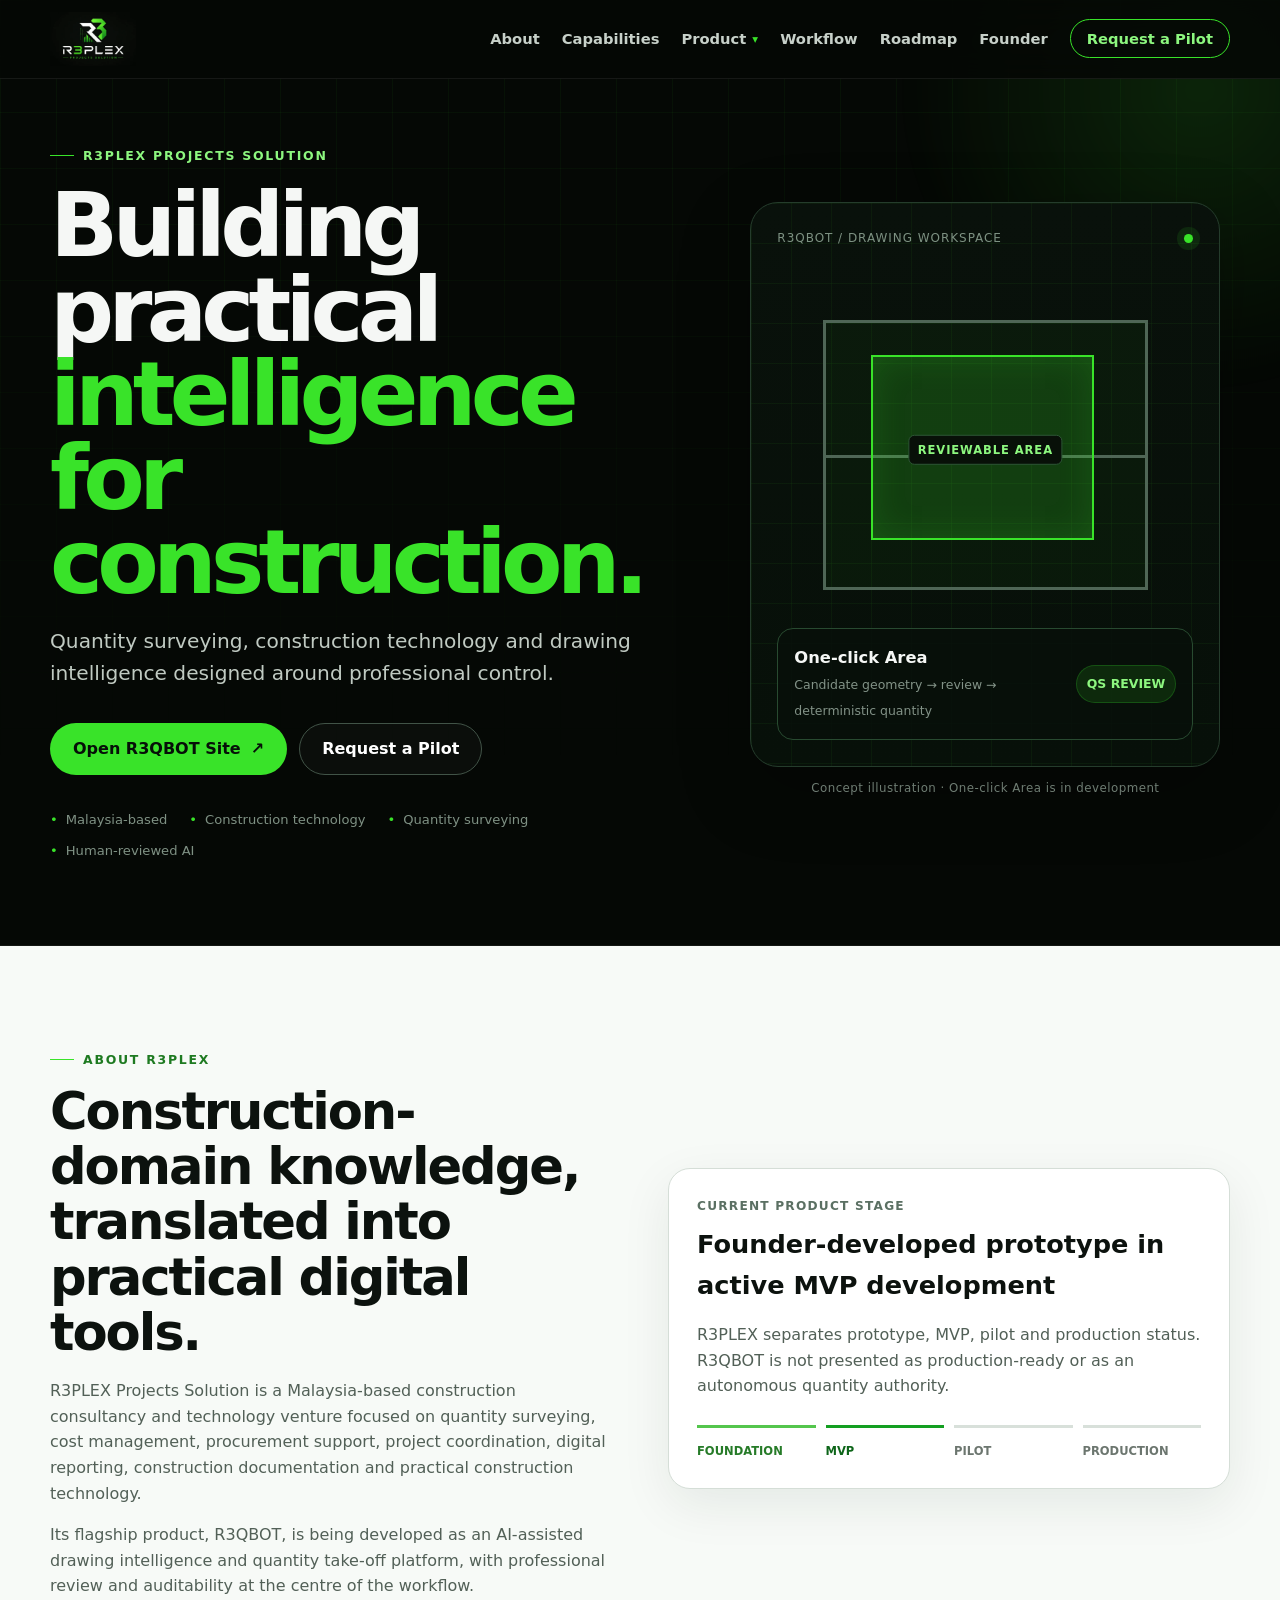
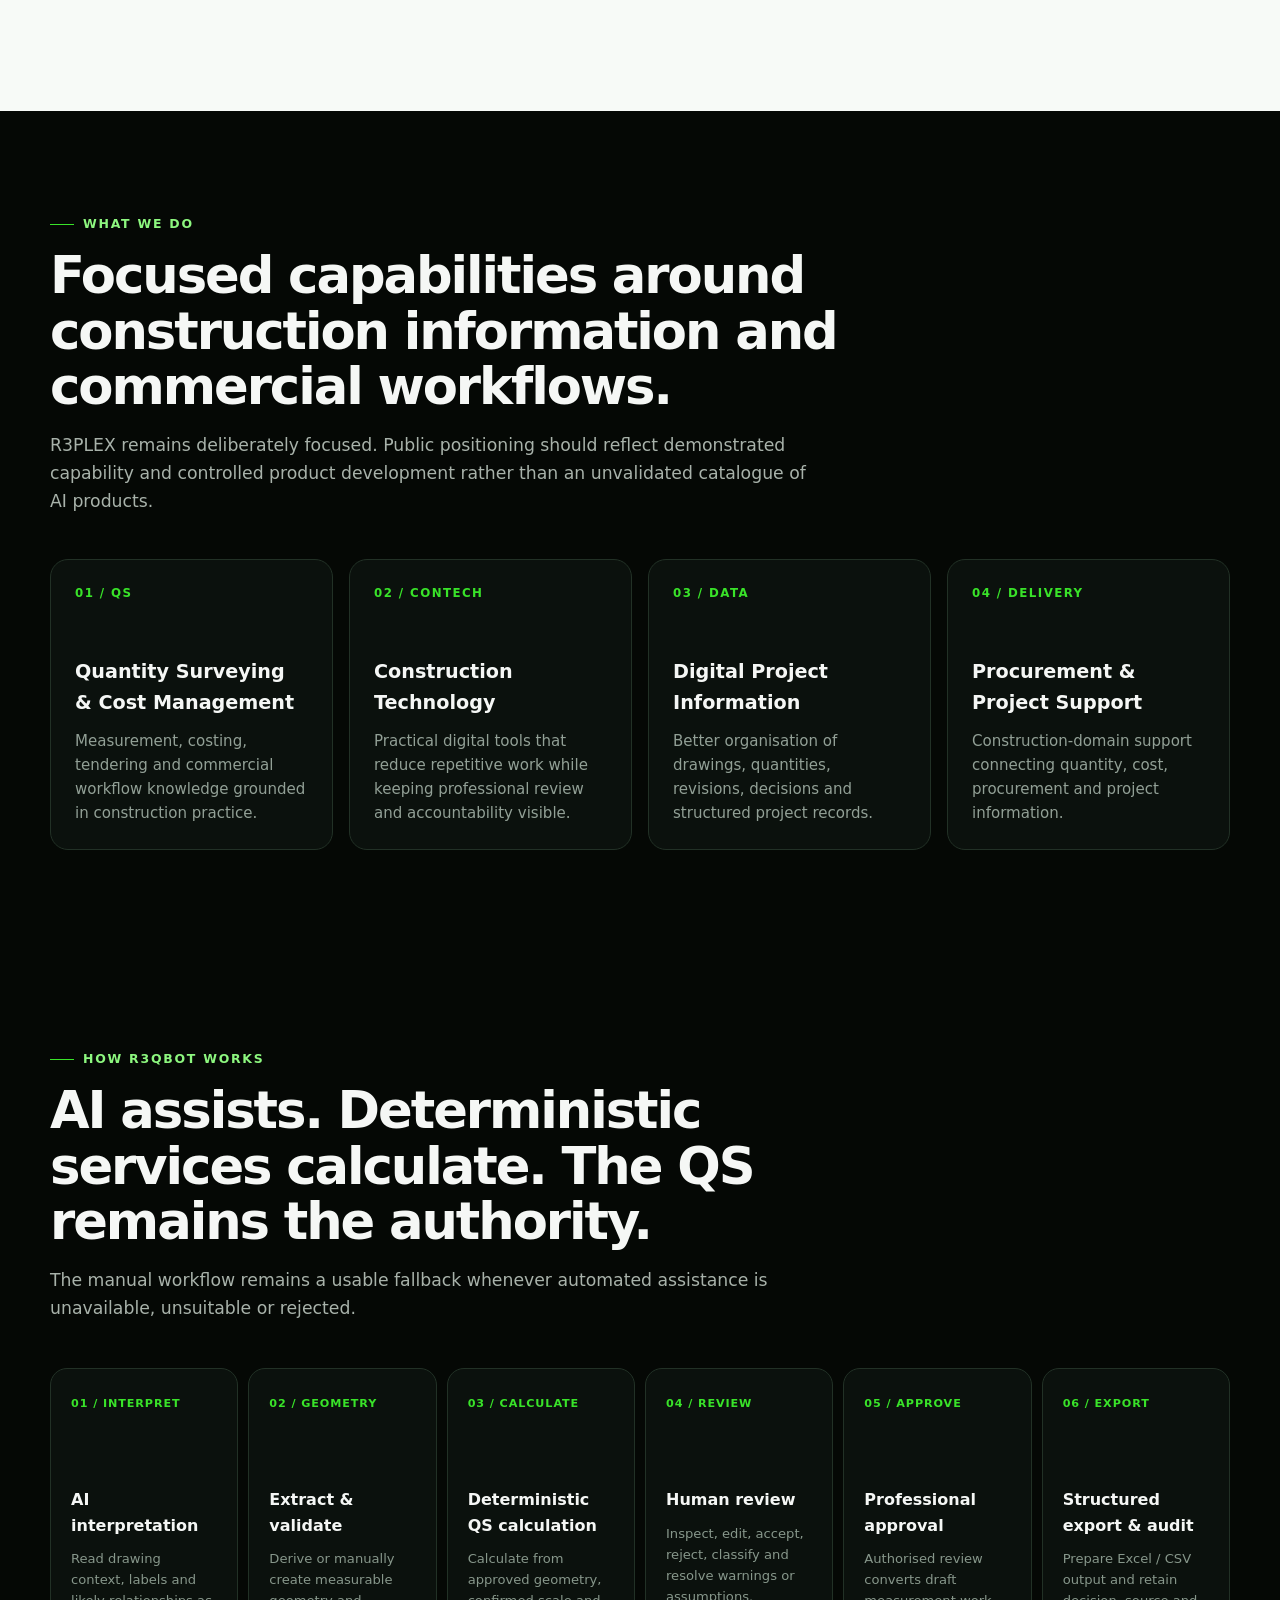
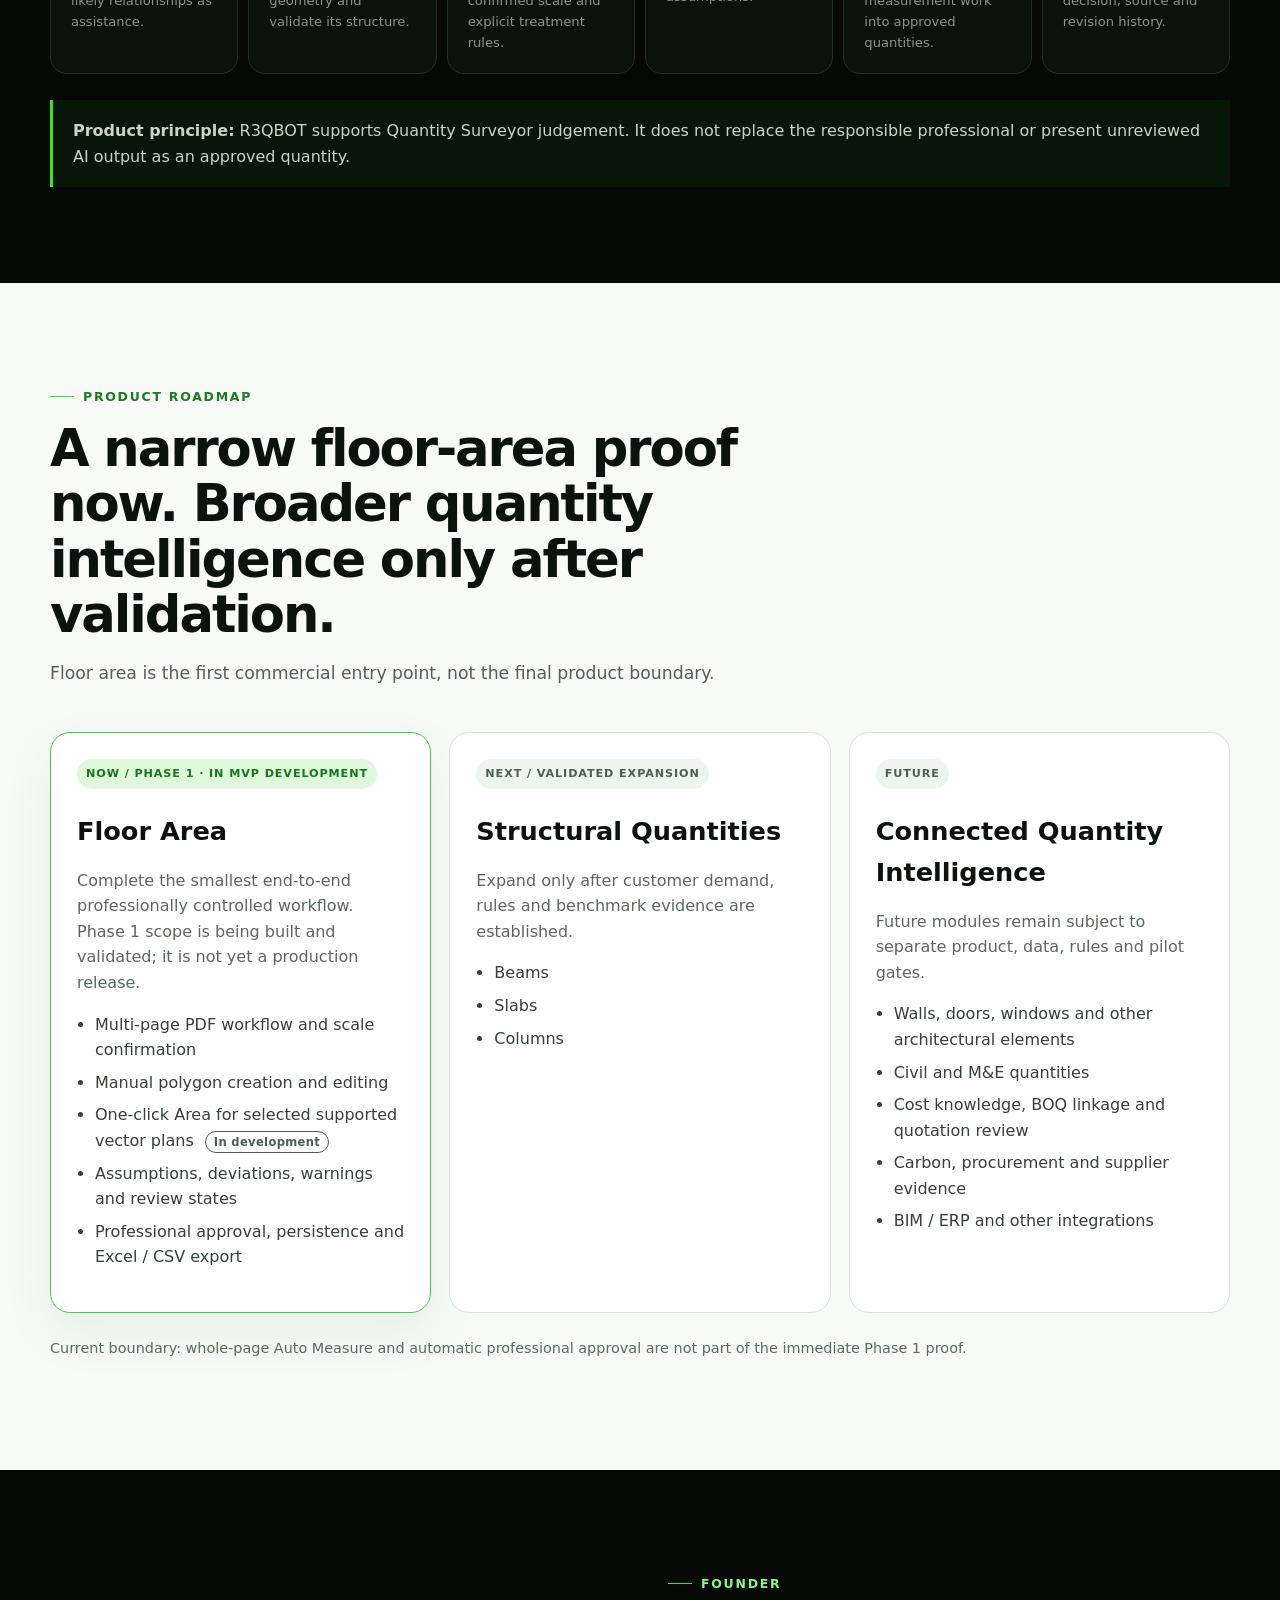
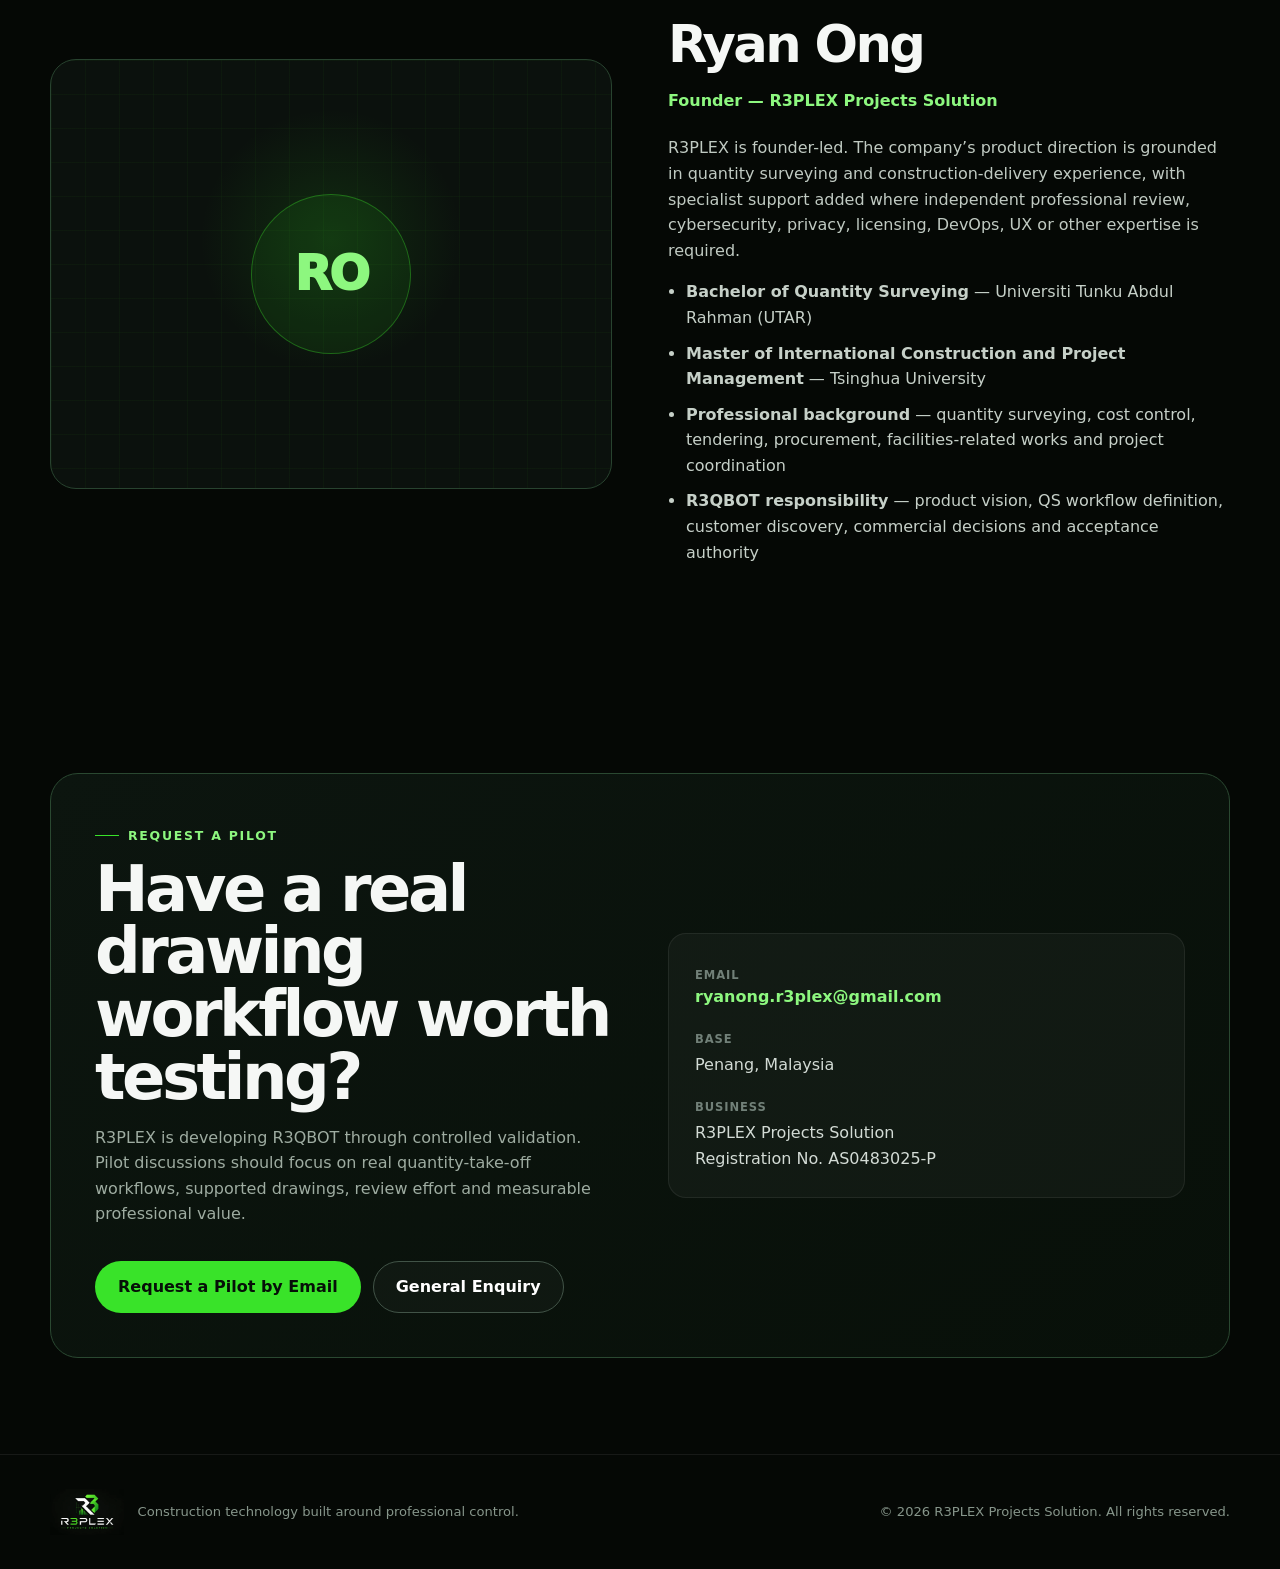
==== commit 8a81b211: "Improve SEO, accessibility, logo performance and status wording - Add canonical, Open Graph, Twitter" ====
--- a/index.html
+++ b/index.html
@@ -4,11 +4,43 @@
   <meta charset="utf-8">
   <meta name="viewport" content="width=device-width, initial-scale=1">
   <meta name="theme-color" content="#050805">
-  <meta name="description" content="R3PLEX Projects Solution is a Malaysia-based construction consultancy and technology venture developing R3QBOT, a drawing-first, reviewable and auditable quantity intelligence workspace.">
-  <title>R3PLEX Projects Solution | Construction Technology & R3QBOT</title>
-  <meta property="og:title" content="R3PLEX Projects Solution | Construction Technology & R3QBOT">
-  <meta property="og:description" content="Building practical intelligence for construction. Explore R3QBOT, the R3PLEX flagship product for reviewable and auditable quantity take-off.">
+  <meta name="description" content="R3PLEX Projects Solution is a Malaysia-based quantity surveying and construction technology venture developing R3QBOT, an AI-assisted drawing intelligence and quantity take-off platform (in MVP development).">
+  <title>R3PLEX Projects Solution | Construction Technology &amp; R3QBOT</title>
+  <link rel="canonical" href="https://r3plex-projects-solution.github.io/r3plex-site/">
+
+  <link rel="icon" href="favicon.ico" sizes="any">
+  <link rel="icon" type="image/png" sizes="32x32" href="assets/favicon-32.png">
+  <link rel="apple-touch-icon" href="assets/apple-touch-icon.png">
+
+  <meta property="og:site_name" content="R3PLEX Projects Solution">
+  <meta property="og:title" content="R3PLEX Projects Solution | Construction Technology &amp; R3QBOT">
+  <meta property="og:description" content="Building practical intelligence for construction. R3QBOT is an AI-assisted drawing intelligence and quantity take-off platform, currently in MVP development.">
   <meta property="og:type" content="website">
+  <meta property="og:url" content="https://r3plex-projects-solution.github.io/r3plex-site/">
+  <meta property="og:locale" content="en_MY">
+  <meta property="og:image" content="https://r3plex-projects-solution.github.io/r3plex-site/assets/og-image.png">
+  <meta property="og:image:width" content="1200">
+  <meta property="og:image:height" content="630">
+  <meta property="og:image:alt" content="R3PLEX Projects Solution logo on a dark green grid background">
+  <meta name="twitter:card" content="summary_large_image">
+  <meta name="twitter:title" content="R3PLEX Projects Solution | Construction Technology &amp; R3QBOT">
+  <meta name="twitter:description" content="Quantity surveying, construction technology and R3QBOT, an AI-assisted drawing intelligence and quantity take-off platform in MVP development.">
+  <meta name="twitter:image" content="https://r3plex-projects-solution.github.io/r3plex-site/assets/og-image.png">
+
+  <link rel="preload" as="image" href="assets/r3plex-logo-480.webp" type="image/webp">
+
+  <script type="application/ld+json">
+  {
+    "@context": "https://schema.org",
+    "@type": "Organization",
+    "name": "R3PLEX Projects Solution",
+    "url": "https://r3plex-projects-solution.github.io/r3plex-site/",
+    "logo": "https://r3plex-projects-solution.github.io/r3plex-site/assets/r3plex-logo-480.png",
+    "email": "ryanong.r3plex@gmail.com",
+    "address": { "@type": "PostalAddress", "addressLocality": "Penang", "addressCountry": "MY" },
+    "founder": { "@type": "Person", "name": "Ryan Ong" }
+  }
+  </script>
 
   <style>
     :root {
@@ -64,6 +96,48 @@
     }
     .skip-link:focus { top: 16px; }
 
+    .sr-only {
+      position: absolute;
+      width: 1px;
+      height: 1px;
+      padding: 0;
+      margin: -1px;
+      overflow: hidden;
+      clip: rect(0, 0, 0, 0);
+      white-space: nowrap;
+      border: 0;
+    }
+
+    .hero-visual { flex-direction: column; }
+
+    .concept-tag {
+      display: inline-block;
+      margin-top: 12px;
+      color: #829287;
+      font-size: .74rem;
+      letter-spacing: .04em;
+    }
+
+    .dev-tag {
+      display: inline-block;
+      margin-left: 6px;
+      padding: 1px 8px;
+      border: 1px solid currentColor;
+      border-radius: 999px;
+      font-size: .72em;
+      font-weight: 700;
+      letter-spacing: .03em;
+      white-space: nowrap;
+      opacity: .85;
+    }
+
+    .menu-button:focus-visible,
+    .button:focus-visible,
+    .brand:focus-visible {
+      outline: 2px solid #39d43e;
+      outline-offset: 3px;
+    }
+
     .eyebrow {
       display: inline-flex;
       align-items: center;
@@ -504,7 +578,7 @@
       box-shadow: 0 16px 50px rgba(16,32,21,.08);
     }
     .status-card .label {
-      color: #698071;
+      color: #5b7063;
       font-size: .76rem;
       font-weight: 800;
       letter-spacing: .1em;
@@ -818,7 +892,19 @@
         padding: 11px 12px;
       }
 
-      .menu-button { display: inline-grid; place-items: center; }
+      /* Keep the mobile hamburger on the far right.
+         The nav wrapper is removed from the flex layout while its
+         dropdown list remains available as an absolutely positioned menu. */
+      .nav-wrap > nav {
+        display: contents;
+      }
+
+      .menu-button {
+        display: inline-grid;
+        place-items: center;
+        margin-left: auto;
+      }
+
       .nav-links {
         position: absolute;
         top: 78px;
@@ -911,7 +997,10 @@
     <div class="container nav-wrap">
       <a class="brand" href="#home" aria-label="R3PLEX Projects Solution home">
         <span class="brand-logo-plate">
-          <img class="brand-logo" src="R3PLEX.png" alt="R3PLEX Projects Solution logo">
+          <picture>
+            <source srcset="assets/r3plex-logo-480.webp" type="image/webp">
+            <img class="brand-logo" src="assets/r3plex-logo-480.png" alt="R3PLEX Projects Solution logo" width="480" height="300" decoding="async" fetchpriority="high">
+          </picture>
         </span>
       </a>
 
@@ -938,6 +1027,7 @@
                 >
                   <span>R3QBOT</span>
                   <span class="external-arrow" aria-hidden="true">↗</span>
+                  <span class="sr-only">(opens in a new tab)</span>
                 </a>
               </div>
             </details>
@@ -960,11 +1050,11 @@
           <p class="hero-copy">Quantity surveying, construction technology and drawing intelligence designed around professional control.</p>
 
           <div class="hero-actions">
-            <a class="button button-primary" href="https://r3plex-projects-solution.github.io/r3qbot-site/" target="_blank" rel="noopener noreferrer">Open R3QBOT Site ↗</a>
+            <a class="button button-primary" href="https://r3plex-projects-solution.github.io/r3qbot-site/" target="_blank" rel="noopener noreferrer">Open R3QBOT Site <span aria-hidden="true">↗</span><span class="sr-only">(opens in a new tab)</span></a>
             <a class="button button-secondary" href="#contact">Request a Pilot</a>
           </div>
 
-          <div class="hero-note" aria-label="Company positioning">
+          <div class="hero-note" role="group" aria-label="Company positioning">
             <span>Malaysia-based</span>
             <span>Construction technology</span>
             <span>Quantity surveying</span>
@@ -972,8 +1062,8 @@
           </div>
         </div>
 
-        <div class="hero-visual reveal" aria-label="Conceptual R3QBOT One-click Area visual">
-          <div class="drawing-card">
+        <div class="hero-visual reveal" role="img" aria-label="Concept illustration of the R3QBOT drawing workspace: candidate area geometry is reviewed by a Quantity Surveyor before a deterministic quantity is calculated. Not live product output.">
+          <div class="drawing-card" aria-hidden="true">
             <div class="drawing-top">
               <span>R3QBOT / Drawing workspace</span>
               <span class="drawing-dot" aria-hidden="true"></span>
@@ -991,6 +1081,7 @@
               <span class="measure-pill">QS REVIEW</span>
             </div>
           </div>
+          <span class="concept-tag" aria-hidden="true">Concept illustration · One-click Area is in development</span>
         </div>
       </div>
     </section>
@@ -998,23 +1089,23 @@
     <section id="about" class="section section-light">
       <div class="container about-grid">
         <div class="about-copy reveal">
-          <div class="eyebrow" style="color:#238f26">About R3PLEX</div>
+          <div class="eyebrow" style="color:#1e7a21">About R3PLEX</div>
           <h2 class="section-title">Construction-domain knowledge, translated into practical digital tools.</h2>
           <p>R3PLEX Projects Solution is a Malaysia-based construction consultancy and technology venture focused on quantity surveying, cost management, procurement support, project coordination, digital reporting, construction documentation and practical construction technology.</p>
-          <p>Its flagship product, R3QBOT, is being developed as an AI-assisted quantity take-off and drawing-intelligence platform with professional review and auditability at the centre of the workflow.</p>
+          <p>Its flagship product, R3QBOT, is being developed as an AI-assisted drawing intelligence and quantity take-off platform, with professional review and auditability at the centre of the workflow.</p>
         </div>
 
-        <aside class="status-card reveal">
+        <div class="status-card reveal">
           <div class="label">Current product stage</div>
           <h3>Founder-developed prototype in active MVP development</h3>
           <p>R3PLEX separates prototype, MVP, pilot and production status. R3QBOT is not presented as production-ready or as an autonomous quantity authority.</p>
-          <div class="status-track" aria-label="R3QBOT product stages">
+          <div class="status-track" role="group" aria-label="R3QBOT product stages">
             <div class="status-node done">Foundation</div>
             <div class="status-node current">MVP</div>
             <div class="status-node">Pilot</div>
             <div class="status-node">Production</div>
           </div>
-        </aside>
+        </div>
       </div>
     </section>
 
@@ -1055,7 +1146,7 @@
         <h2 class="section-title">AI assists. Deterministic services calculate. The QS remains the authority.</h2>
         <p class="section-lead">The manual workflow remains a usable fallback whenever automated assistance is unavailable, unsuitable or rejected.</p>
 
-        <div class="workflow-list" aria-label="R3QBOT Phase 1 controlled workflow">
+        <div class="workflow-list" role="group" aria-label="R3QBOT Phase 1 controlled workflow">
           <article class="workflow-step reveal"><span class="workflow-no">01 / INTERPRET</span><h3>AI interpretation</h3><p>Read drawing context, labels and likely relationships as assistance.</p></article>
           <article class="workflow-step reveal"><span class="workflow-no">02 / GEOMETRY</span><h3>Extract & validate</h3><p>Derive or manually create measurable geometry and validate its structure.</p></article>
           <article class="workflow-step reveal"><span class="workflow-no">03 / CALCULATE</span><h3>Deterministic QS calculation</h3><p>Calculate from approved geometry, confirmed scale and explicit treatment rules.</p></article>
@@ -1070,19 +1161,19 @@
 
     <section id="roadmap" class="section section-light">
       <div class="container">
-        <div class="eyebrow" style="color:#238f26">Product roadmap</div>
+        <div class="eyebrow" style="color:#1e7a21">Product roadmap</div>
         <h2 class="section-title">A narrow floor-area proof now. Broader quantity intelligence only after validation.</h2>
         <p class="section-lead">Floor area is the first commercial entry point, not the final product boundary.</p>
 
         <div class="roadmap-grid">
           <article class="roadmap-card active reveal">
-            <span class="roadmap-tag">Now / Phase 1</span>
+            <span class="roadmap-tag">Now / Phase 1 · in MVP development</span>
             <h3>Floor Area</h3>
-            <p>Complete the smallest end-to-end professionally controlled workflow.</p>
+            <p>Complete the smallest end-to-end professionally controlled workflow. Phase 1 scope is being built and validated; it is not yet a production release.</p>
             <ul>
               <li>Multi-page PDF workflow and scale confirmation</li>
               <li>Manual polygon creation and editing</li>
-              <li>One-click Area for selected supported vector plans</li>
+              <li>One-click Area for selected supported vector plans <span class="dev-tag">In development</span></li>
               <li>Assumptions, deviations, warnings and review states</li>
               <li>Professional approval, persistence and Excel / CSV export</li>
             </ul>
@@ -1119,7 +1210,7 @@
 
     <section id="founder" class="section">
       <div class="container founder-grid">
-        <div class="founder-card reveal" aria-label="Founder profile placeholder for Ryan Ong">
+        <div class="founder-card reveal">
           <div class="founder-monogram" aria-hidden="true">RO</div>
         </div>
 
@@ -1169,7 +1260,10 @@
     <div class="container footer-row">
       <div class="footer-brand">
         <span class="footer-logo-plate">
-          <img class="footer-logo" src="R3PLEX.png" alt="R3PLEX Projects Solution logo">
+          <picture>
+            <source srcset="assets/r3plex-logo-480.webp" type="image/webp">
+            <img class="footer-logo" src="assets/r3plex-logo-480.png" alt="R3PLEX Projects Solution logo" width="480" height="300" loading="lazy" decoding="async">
+          </picture>
         </span>
         <span>Construction technology built around professional control.</span>
       </div>
@@ -1198,7 +1292,8 @@
     });
 
     document.addEventListener('keydown', event => {
-      if (event.key === 'Escape') {
+      if (event.key === 'Escape' && navigation.classList.contains('open')) {
+        menuButton.focus();
         navigation.classList.remove('open');
         menuButton.setAttribute('aria-expanded', 'false');
         menuButton.setAttribute('aria-label', 'Open navigation menu');
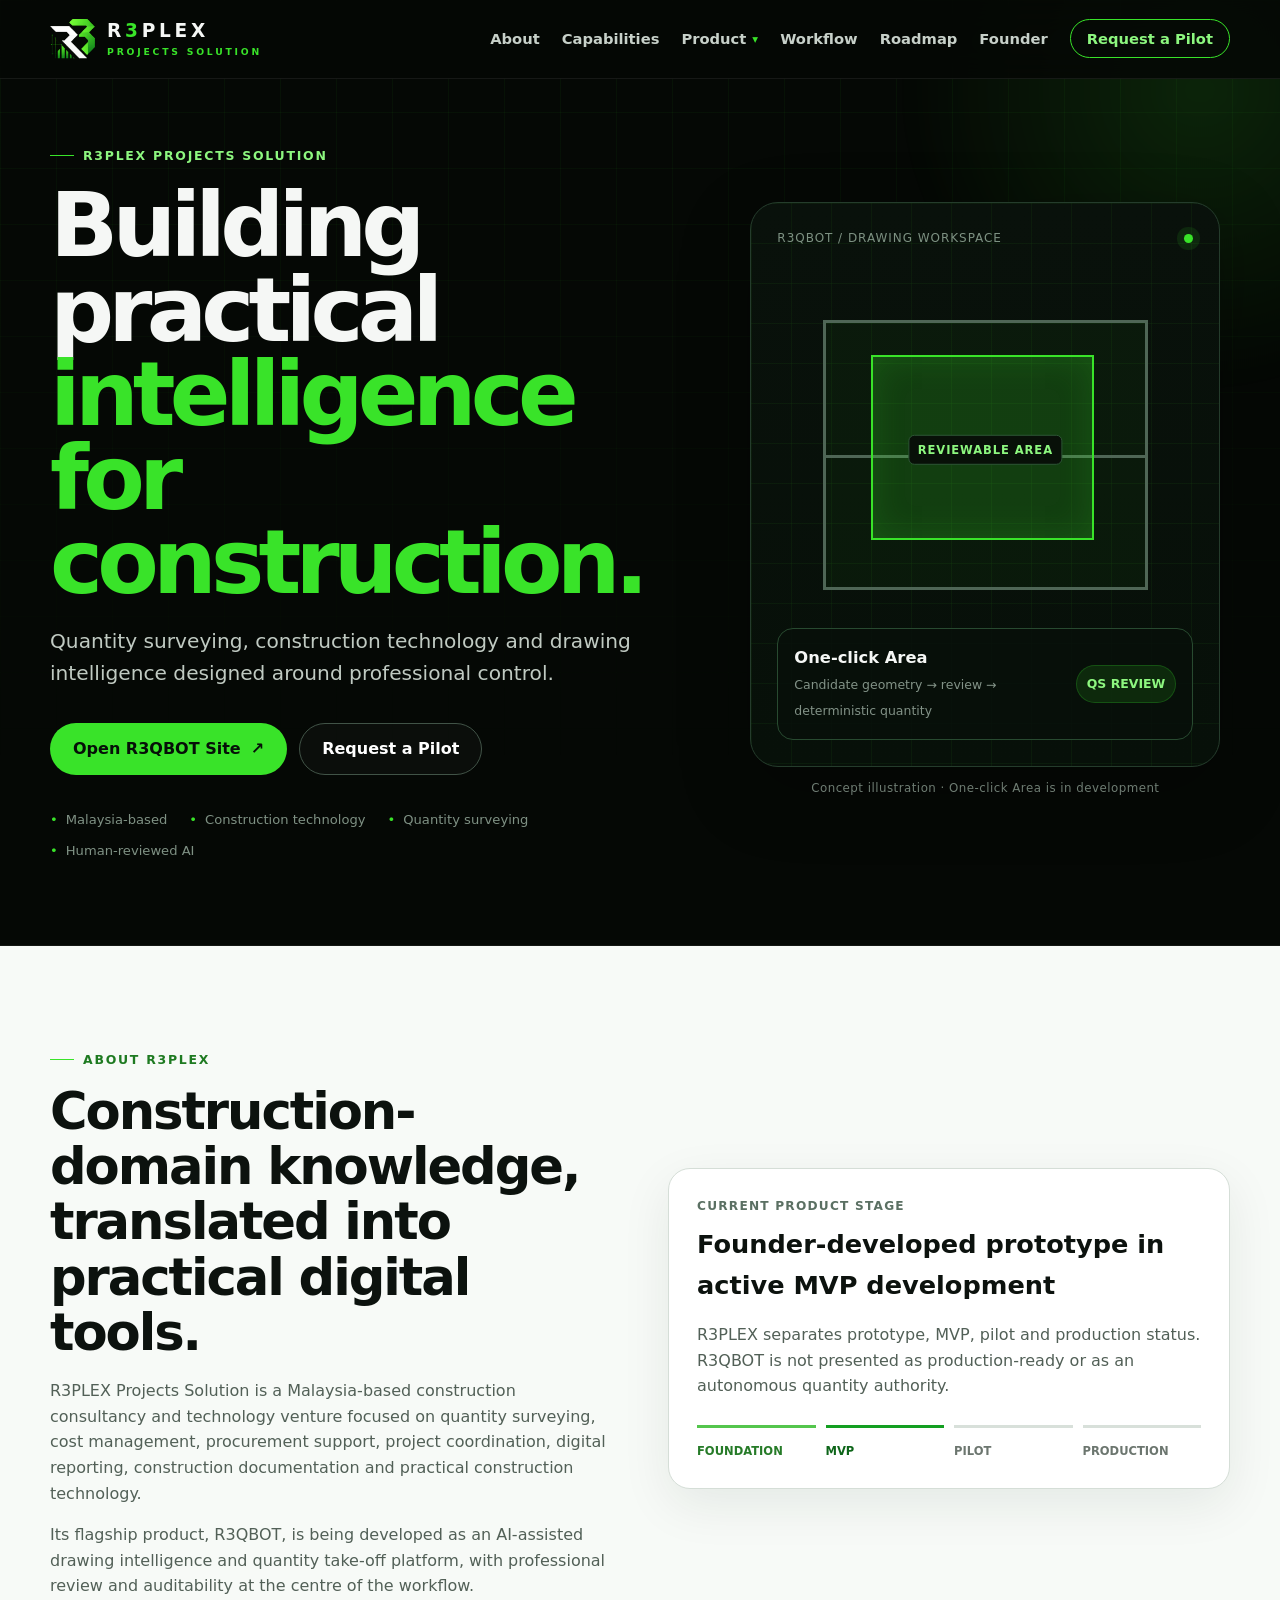
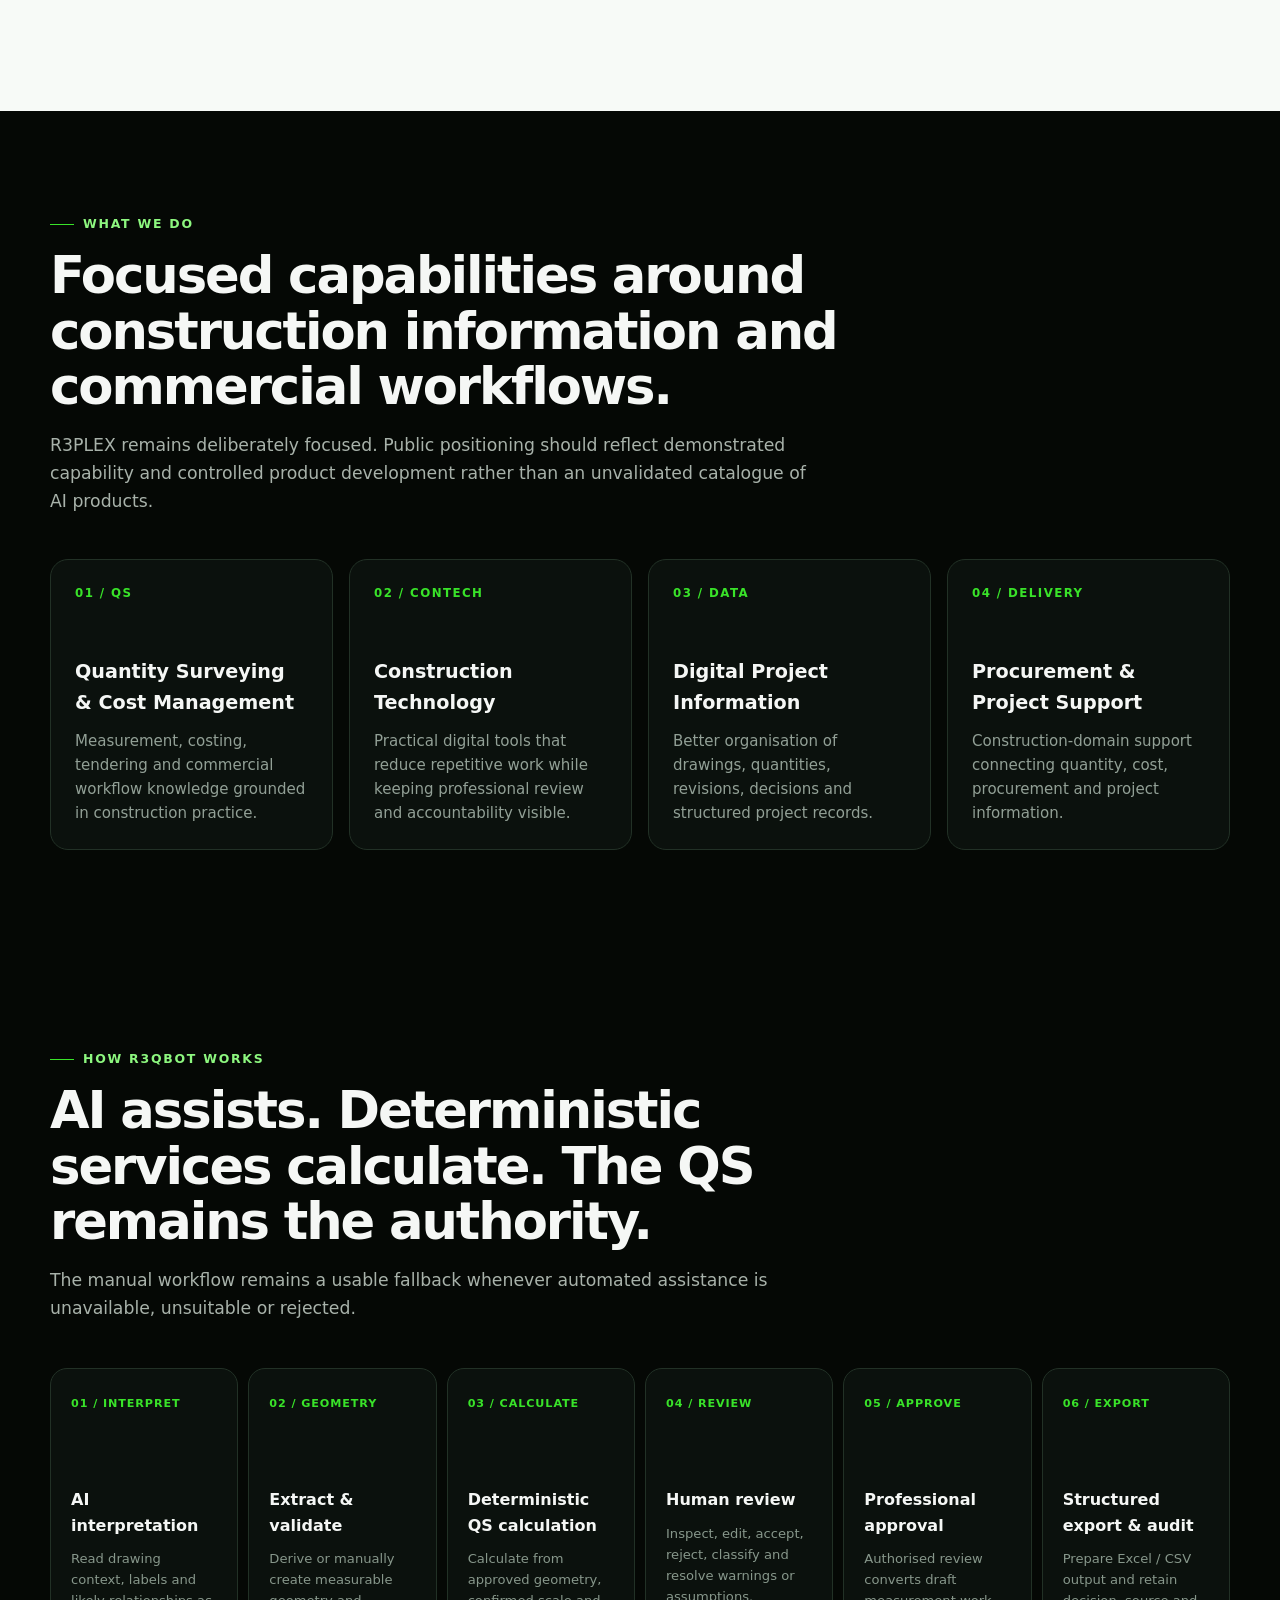
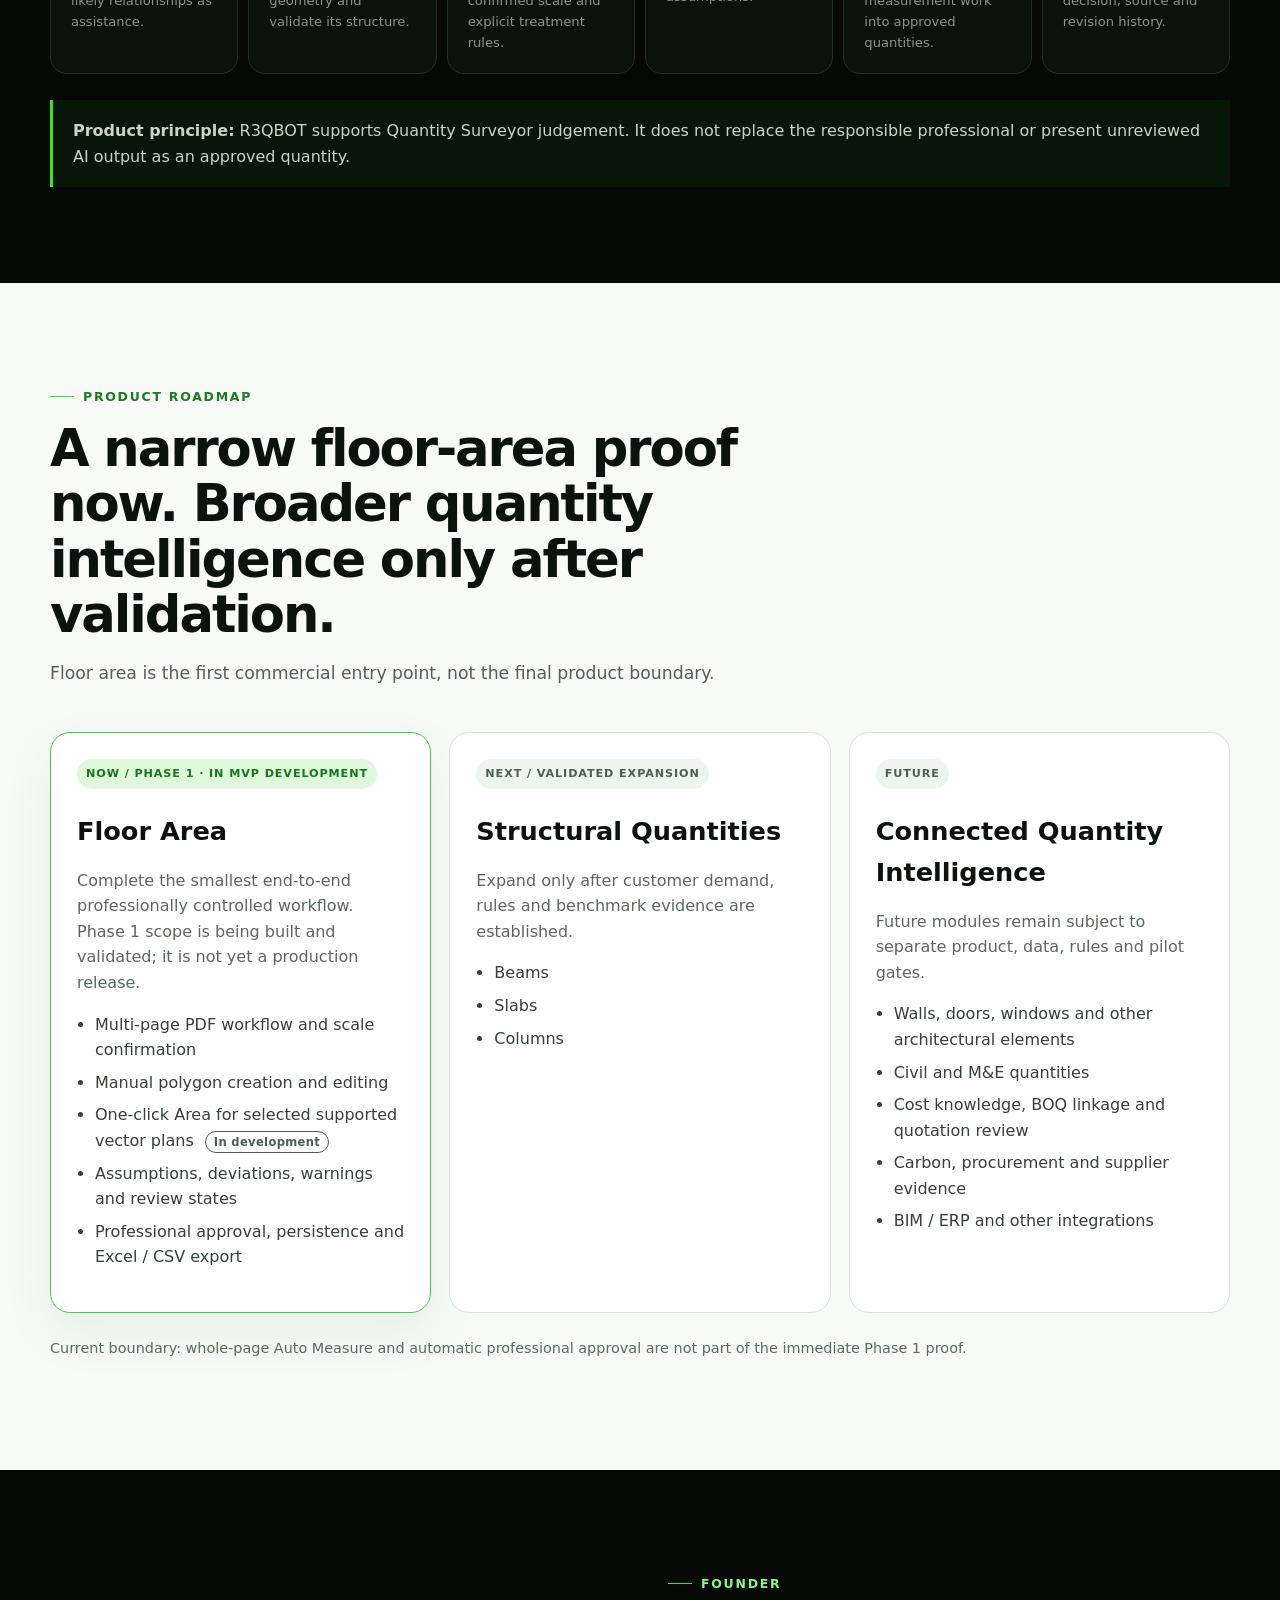
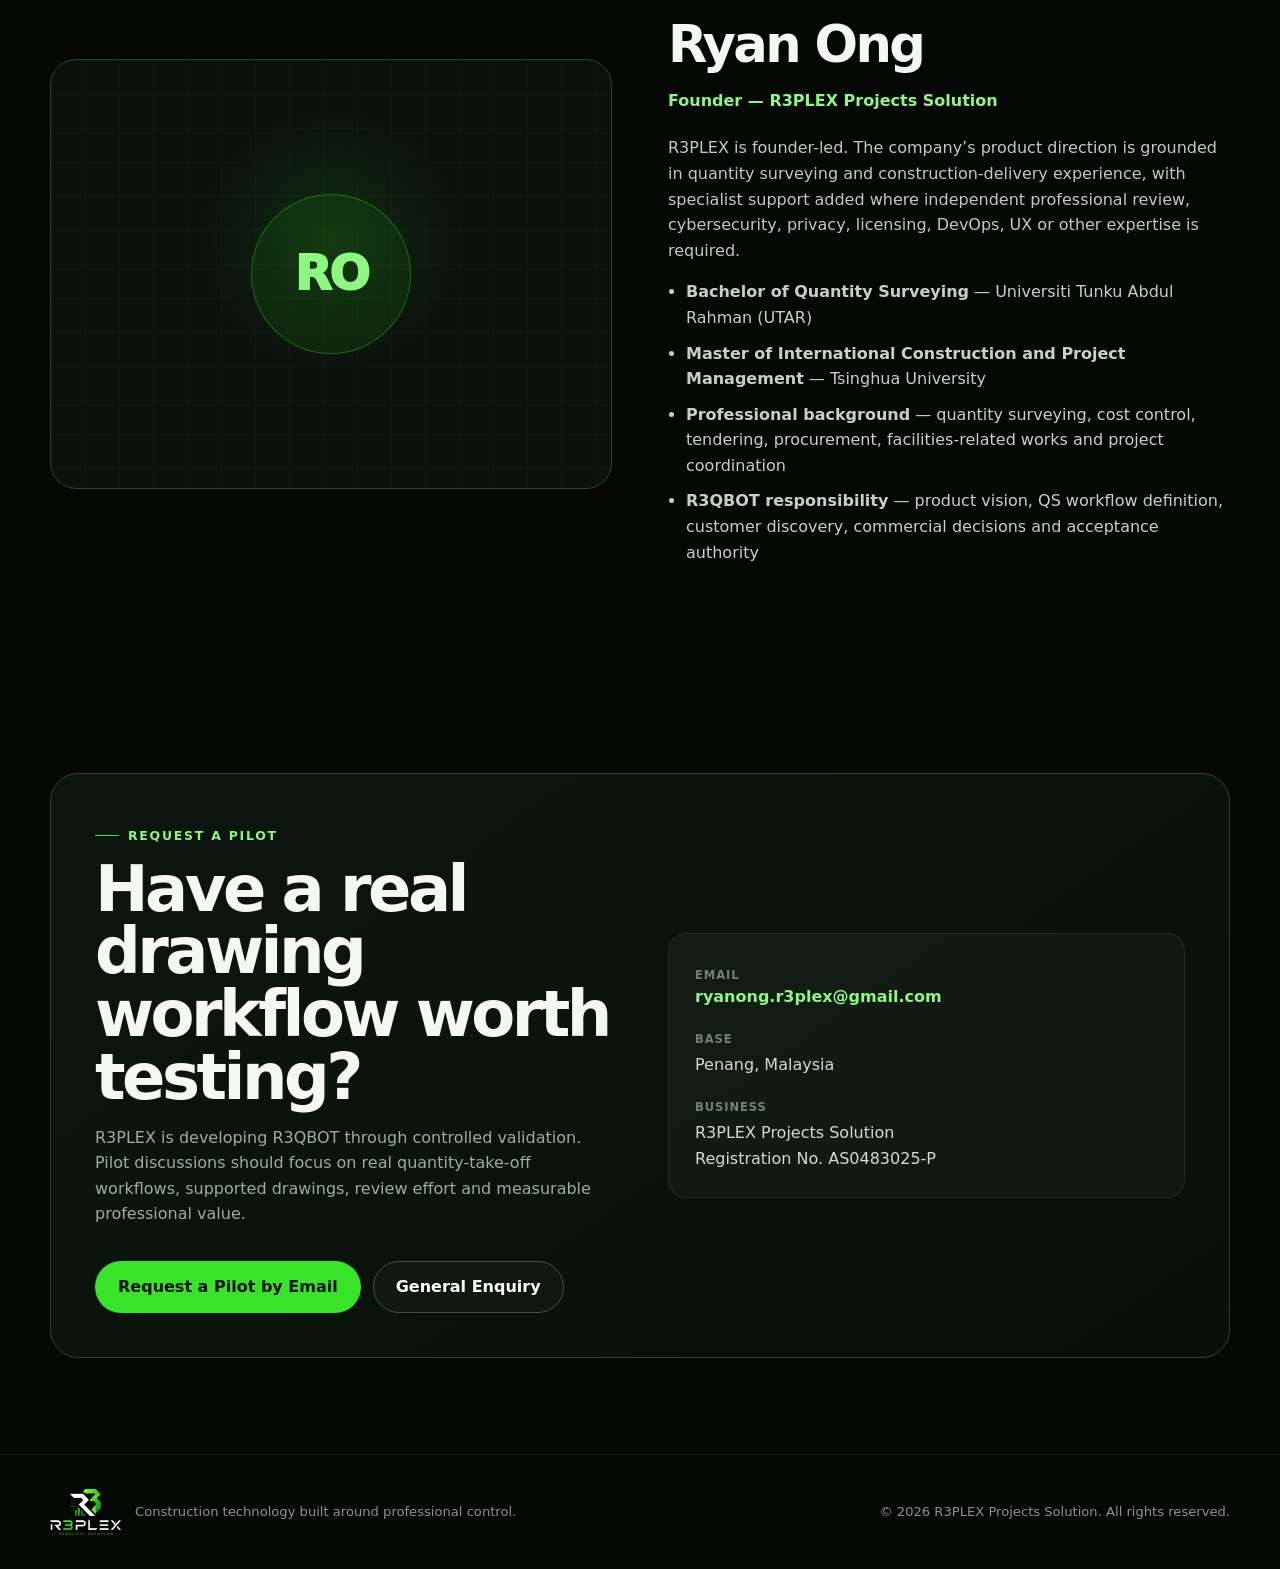
==== commit e4f60504: "Redesign header logo lockup with transparent mark and text wordmark The header logo was a dark-backg" ====
--- a/index.html
+++ b/index.html
@@ -27,7 +27,7 @@
   <meta name="twitter:description" content="Quantity surveying, construction technology and R3QBOT, an AI-assisted drawing intelligence and quantity take-off platform in MVP development.">
   <meta name="twitter:image" content="https://r3plex-projects-solution.github.io/r3plex-site/assets/og-image.png">
 
-  <link rel="preload" as="image" href="assets/r3plex-logo-480.webp" type="image/webp">
+  <link rel="preload" as="image" href="assets/r3plex-mark.webp" type="image/webp">
 
   <script type="application/ld+json">
   {
@@ -131,6 +131,34 @@
       opacity: .85;
     }
 
+    /* Header lockup: transparent R3 mark + live-text wordmark */
+    .brand { gap: 12px; }
+    .brand-mark {
+      display: block;
+      width: auto;
+      height: 40px;
+    }
+    .brand-text {
+      display: flex;
+      flex-direction: column;
+      line-height: 1;
+    }
+    .brand-name {
+      color: var(--text);
+      font-size: 1.16rem;
+      font-weight: 800;
+      letter-spacing: .2em;
+    }
+    .brand-name span { color: var(--green); }
+    .brand-sub {
+      margin-top: 6px;
+      color: var(--green);
+      font-size: .58rem;
+      font-weight: 700;
+      letter-spacing: .3em;
+    }
+    .brand:hover .brand-name { color: #fff; }
+
     .menu-button:focus-visible,
     .button:focus-visible,
     .brand:focus-visible {
@@ -871,7 +899,7 @@
     }
 
     @media (max-width: 860px) {
-      .brand-logo { height: 48px; max-width: 165px; }
+      .brand-mark { height: 38px; }
       .nav-dropdown summary {
         padding: 11px 12px;
       }
@@ -951,7 +979,9 @@
       .workflow-step h3 { margin-top: 48px; }
       .status-track { grid-template-columns: 1fr 1fr; }
       .footer-row { flex-direction: column; align-items: flex-start; }
-      .brand-logo { height: 42px; max-width: 145px; }
+      .brand-mark { height: 34px; }
+      .brand-name { font-size: 1.04rem; }
+      .brand-sub { font-size: .54rem; letter-spacing: .26em; }
       .footer-logo { height: 40px; max-width: 130px; }
     }
 
@@ -998,9 +1028,13 @@
       <a class="brand" href="#home" aria-label="R3PLEX Projects Solution home">
         <span class="brand-logo-plate">
           <picture>
-            <source srcset="assets/r3plex-logo-480.webp" type="image/webp">
-            <img class="brand-logo" src="assets/r3plex-logo-480.png" alt="R3PLEX Projects Solution logo" width="480" height="300" decoding="async" fetchpriority="high">
+            <source srcset="assets/r3plex-mark.webp" type="image/webp">
+            <img class="brand-mark" src="assets/r3plex-mark.png" alt="" width="160" height="142" decoding="async" fetchpriority="high">
           </picture>
+        </span>
+        <span class="brand-text" aria-hidden="true">
+          <span class="brand-name">R<span>3</span>PLEX</span>
+          <span class="brand-sub">PROJECTS SOLUTION</span>
         </span>
       </a>
 
@@ -1261,8 +1295,8 @@
       <div class="footer-brand">
         <span class="footer-logo-plate">
           <picture>
-            <source srcset="assets/r3plex-logo-480.webp" type="image/webp">
-            <img class="footer-logo" src="assets/r3plex-logo-480.png" alt="R3PLEX Projects Solution logo" width="480" height="300" loading="lazy" decoding="async">
+            <source srcset="assets/r3plex-logo-transparent.webp" type="image/webp">
+            <img class="footer-logo" src="assets/r3plex-logo-transparent.png" alt="R3PLEX Projects Solution logo" width="480" height="311" loading="lazy" decoding="async">
           </picture>
         </span>
         <span>Construction technology built around professional control.</span>
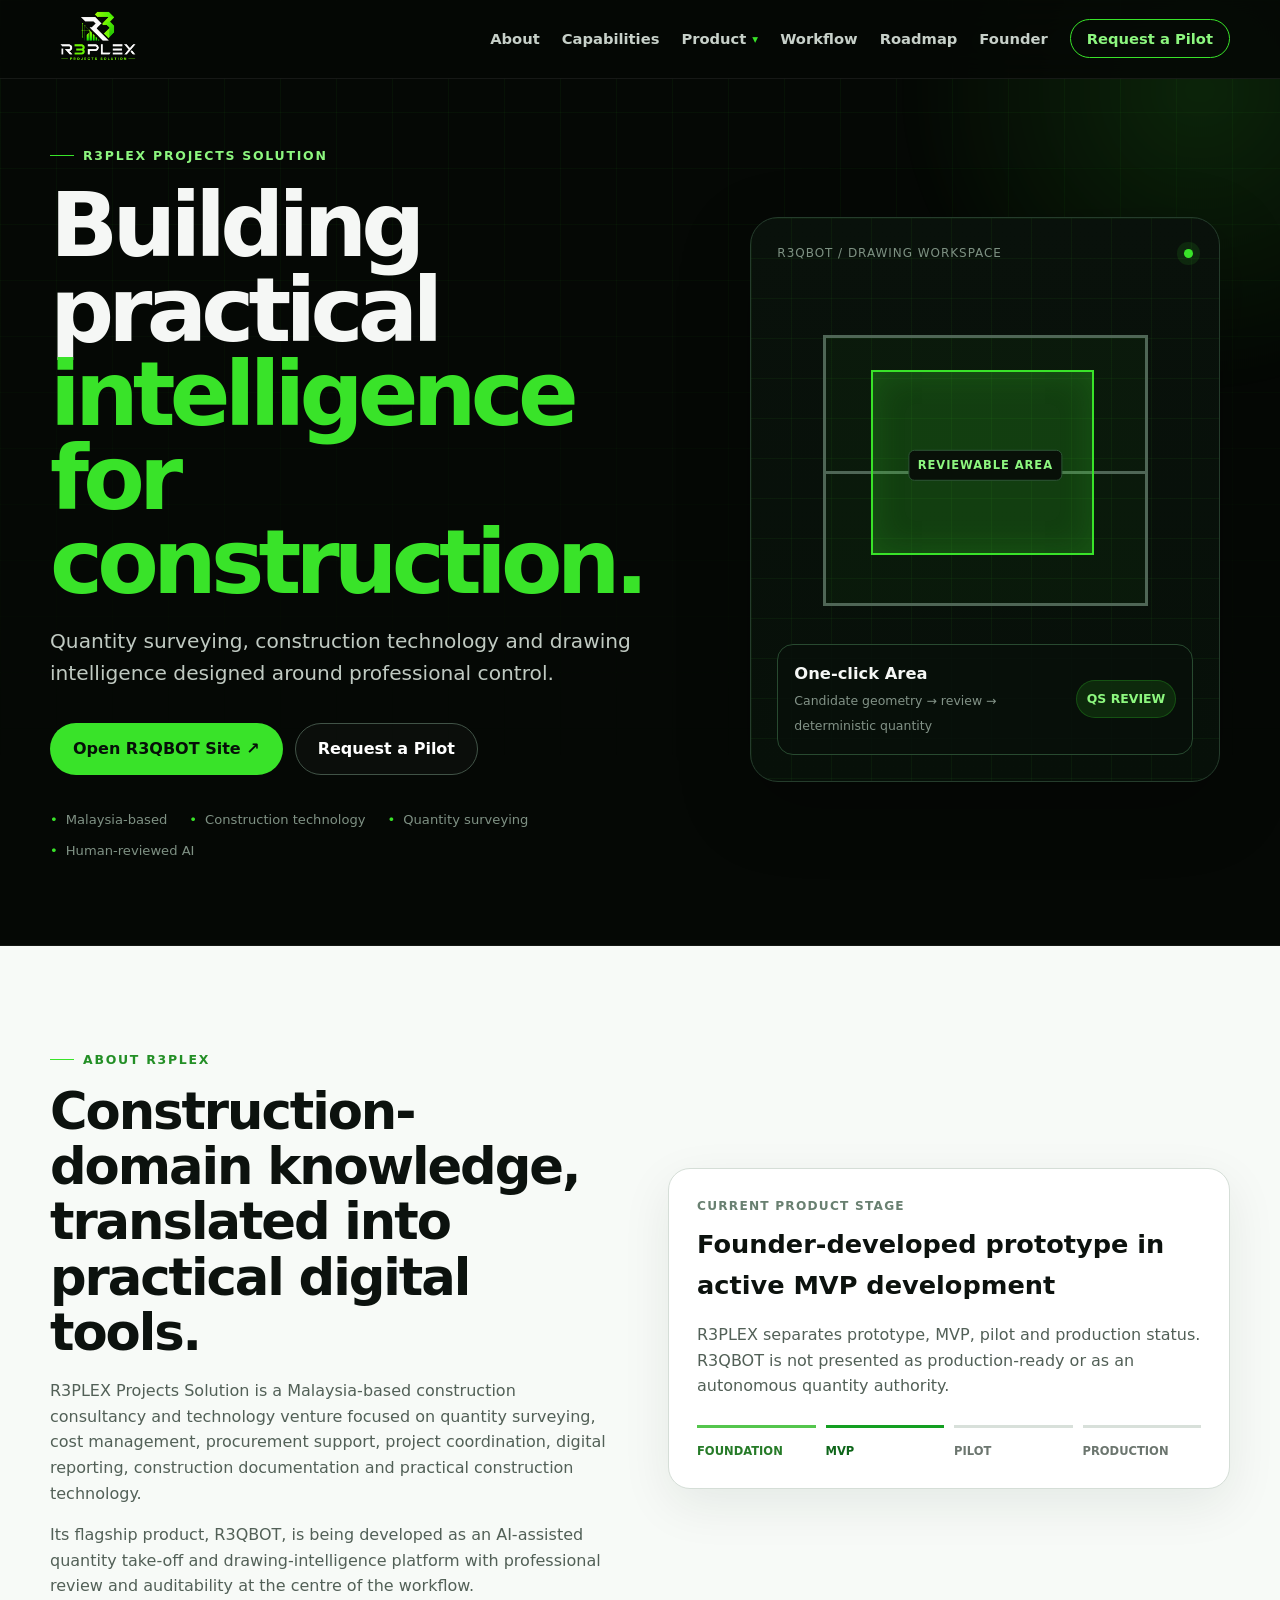
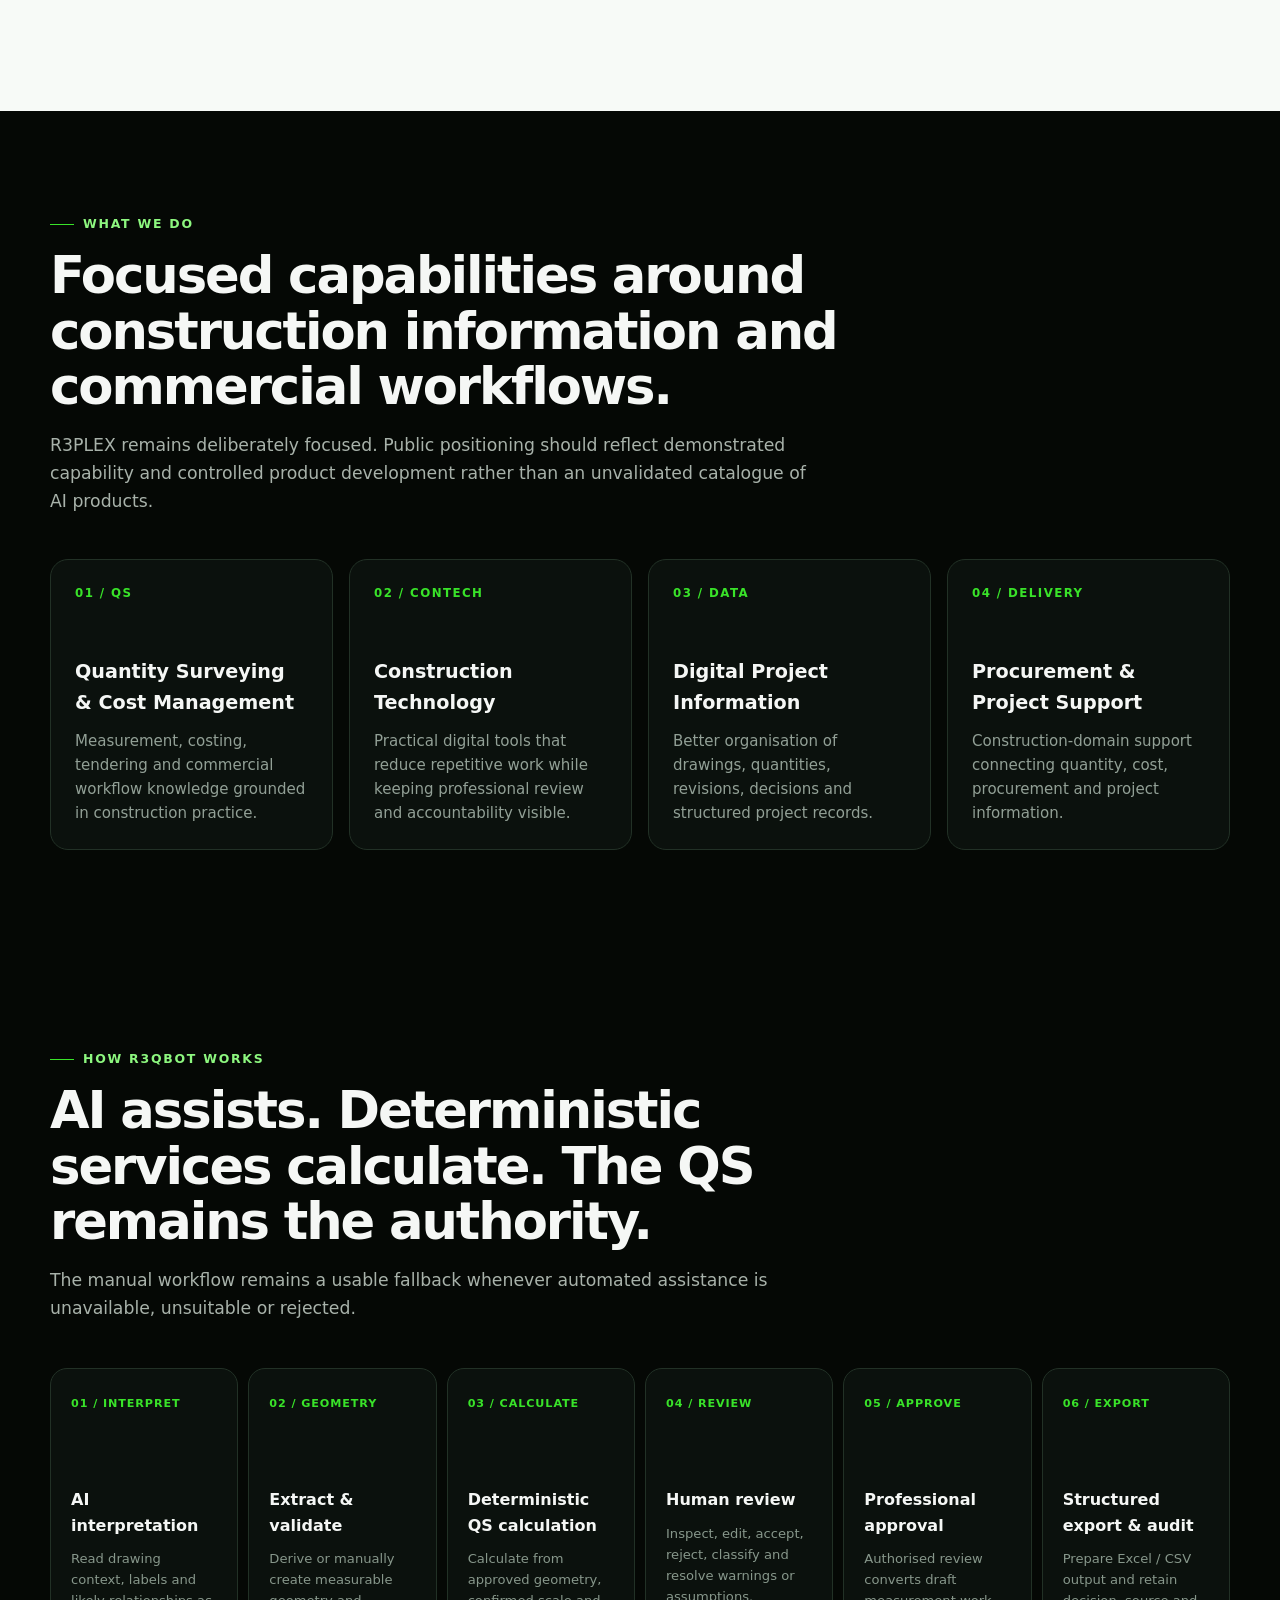
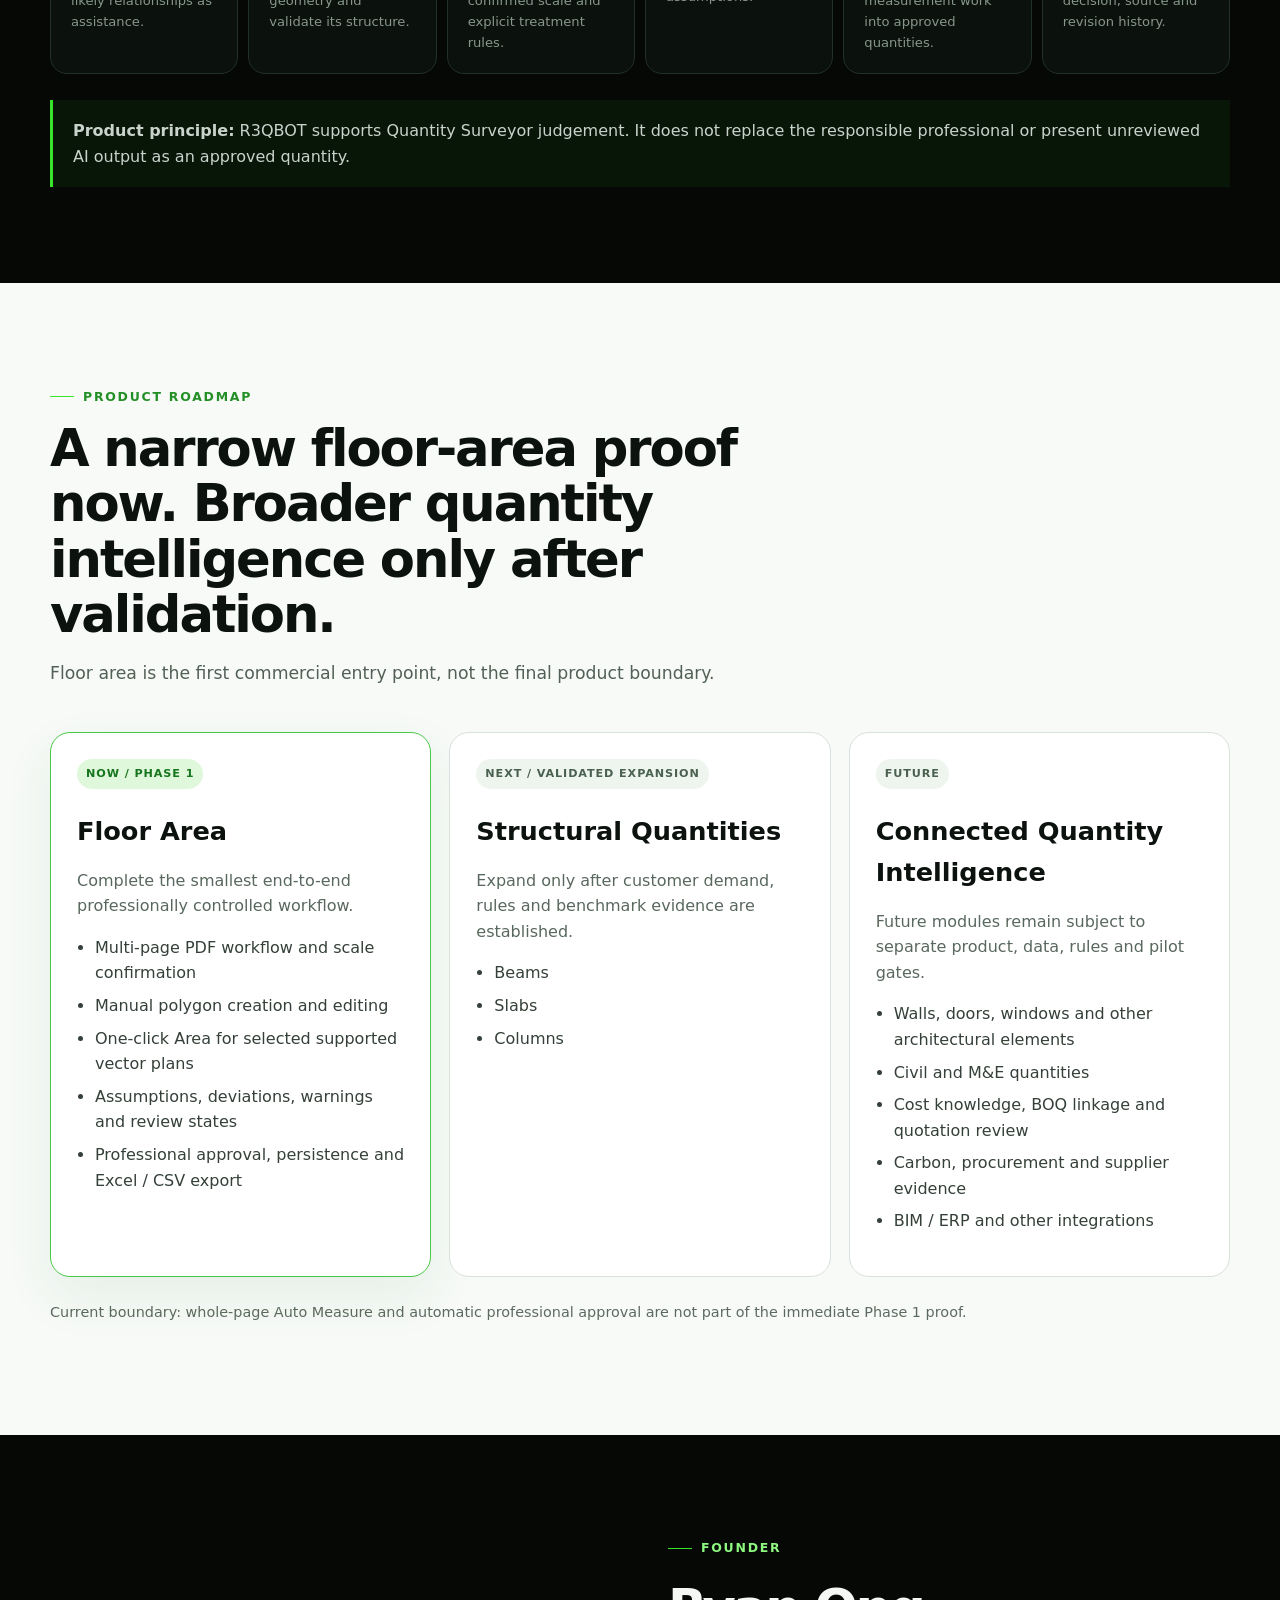
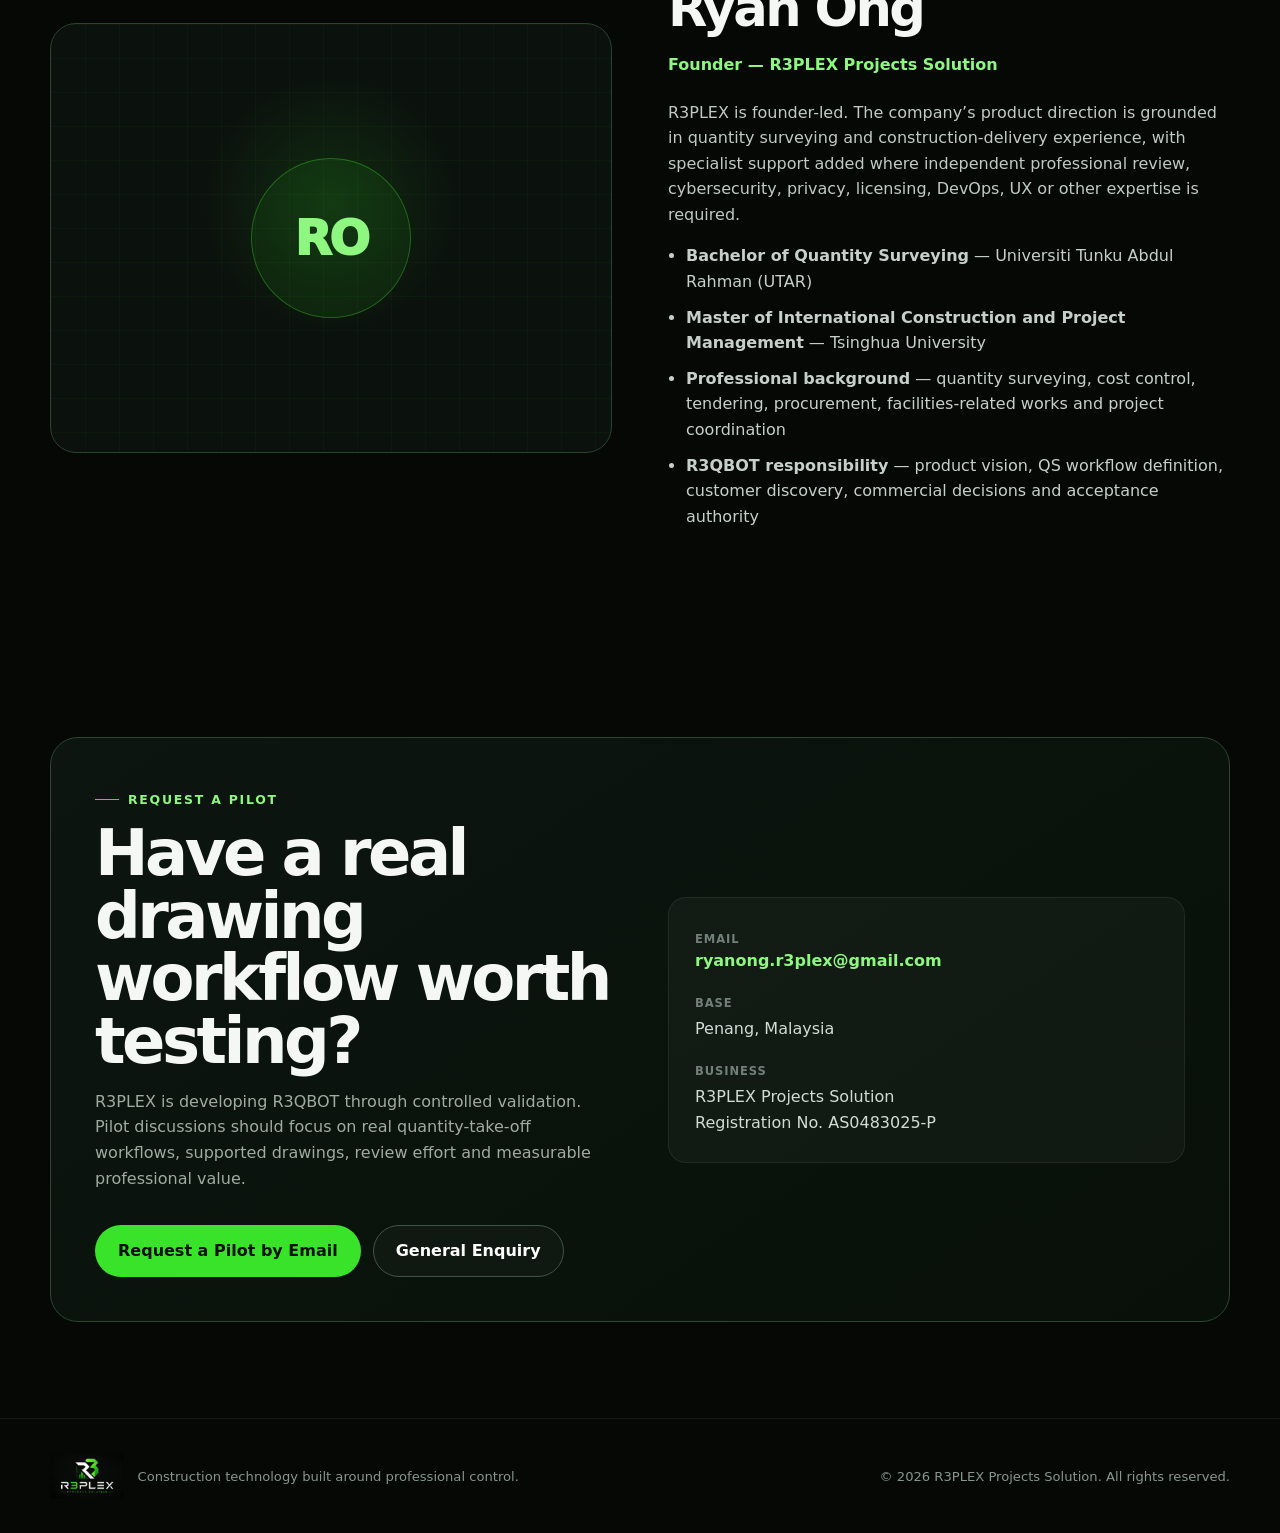
==== commit 43193626: "Use transparent logo in site header" ====
--- a/index.html
+++ b/index.html
@@ -4,43 +4,11 @@
   <meta charset="utf-8">
   <meta name="viewport" content="width=device-width, initial-scale=1">
   <meta name="theme-color" content="#050805">
-  <meta name="description" content="R3PLEX Projects Solution is a Malaysia-based quantity surveying and construction technology venture developing R3QBOT, an AI-assisted drawing intelligence and quantity take-off platform (in MVP development).">
-  <title>R3PLEX Projects Solution | Construction Technology &amp; R3QBOT</title>
-  <link rel="canonical" href="https://r3plex-projects-solution.github.io/r3plex-site/">
-
-  <link rel="icon" href="favicon.ico" sizes="any">
-  <link rel="icon" type="image/png" sizes="32x32" href="assets/favicon-32.png">
-  <link rel="apple-touch-icon" href="assets/apple-touch-icon.png">
-
-  <meta property="og:site_name" content="R3PLEX Projects Solution">
-  <meta property="og:title" content="R3PLEX Projects Solution | Construction Technology &amp; R3QBOT">
-  <meta property="og:description" content="Building practical intelligence for construction. R3QBOT is an AI-assisted drawing intelligence and quantity take-off platform, currently in MVP development.">
+  <meta name="description" content="R3PLEX Projects Solution is a Malaysia-based construction consultancy and technology venture developing R3QBOT, a drawing-first, reviewable and auditable quantity intelligence workspace.">
+  <title>R3PLEX Projects Solution | Construction Technology & R3QBOT</title>
+  <meta property="og:title" content="R3PLEX Projects Solution | Construction Technology & R3QBOT">
+  <meta property="og:description" content="Building practical intelligence for construction. Explore R3QBOT, the R3PLEX flagship product for reviewable and auditable quantity take-off.">
   <meta property="og:type" content="website">
-  <meta property="og:url" content="https://r3plex-projects-solution.github.io/r3plex-site/">
-  <meta property="og:locale" content="en_MY">
-  <meta property="og:image" content="https://r3plex-projects-solution.github.io/r3plex-site/assets/og-image.png">
-  <meta property="og:image:width" content="1200">
-  <meta property="og:image:height" content="630">
-  <meta property="og:image:alt" content="R3PLEX Projects Solution logo on a dark green grid background">
-  <meta name="twitter:card" content="summary_large_image">
-  <meta name="twitter:title" content="R3PLEX Projects Solution | Construction Technology &amp; R3QBOT">
-  <meta name="twitter:description" content="Quantity surveying, construction technology and R3QBOT, an AI-assisted drawing intelligence and quantity take-off platform in MVP development.">
-  <meta name="twitter:image" content="https://r3plex-projects-solution.github.io/r3plex-site/assets/og-image.png">
-
-  <link rel="preload" as="image" href="assets/r3plex-mark.webp" type="image/webp">
-
-  <script type="application/ld+json">
-  {
-    "@context": "https://schema.org",
-    "@type": "Organization",
-    "name": "R3PLEX Projects Solution",
-    "url": "https://r3plex-projects-solution.github.io/r3plex-site/",
-    "logo": "https://r3plex-projects-solution.github.io/r3plex-site/assets/r3plex-logo-480.png",
-    "email": "ryanong.r3plex@gmail.com",
-    "address": { "@type": "PostalAddress", "addressLocality": "Penang", "addressCountry": "MY" },
-    "founder": { "@type": "Person", "name": "Ryan Ong" }
-  }
-  </script>
 
   <style>
     :root {
@@ -96,76 +64,6 @@
     }
     .skip-link:focus { top: 16px; }
 
-    .sr-only {
-      position: absolute;
-      width: 1px;
-      height: 1px;
-      padding: 0;
-      margin: -1px;
-      overflow: hidden;
-      clip: rect(0, 0, 0, 0);
-      white-space: nowrap;
-      border: 0;
-    }
-
-    .hero-visual { flex-direction: column; }
-
-    .concept-tag {
-      display: inline-block;
-      margin-top: 12px;
-      color: #829287;
-      font-size: .74rem;
-      letter-spacing: .04em;
-    }
-
-    .dev-tag {
-      display: inline-block;
-      margin-left: 6px;
-      padding: 1px 8px;
-      border: 1px solid currentColor;
-      border-radius: 999px;
-      font-size: .72em;
-      font-weight: 700;
-      letter-spacing: .03em;
-      white-space: nowrap;
-      opacity: .85;
-    }
-
-    /* Header lockup: transparent R3 mark + live-text wordmark */
-    .brand { gap: 12px; }
-    .brand-mark {
-      display: block;
-      width: auto;
-      height: 40px;
-    }
-    .brand-text {
-      display: flex;
-      flex-direction: column;
-      line-height: 1;
-    }
-    .brand-name {
-      color: var(--text);
-      font-size: 1.16rem;
-      font-weight: 800;
-      letter-spacing: .2em;
-    }
-    .brand-name span { color: var(--green); }
-    .brand-sub {
-      margin-top: 6px;
-      color: var(--green);
-      font-size: .58rem;
-      font-weight: 700;
-      letter-spacing: .3em;
-    }
-    .brand:hover .brand-name { color: #fff; }
-
-    .menu-button:focus-visible,
-    .button:focus-visible,
-    .brand:focus-visible {
-      outline: 2px solid #39d43e;
-      outline-offset: 3px;
-    }
-
     .eyebrow {
       display: inline-flex;
       align-items: center;
@@ -242,7 +140,7 @@
     }
     .brand-logo {
       width: auto;
-      height: 54px;
+      height: 72px;
       max-width: 190px;
       object-fit: contain;
       display: block;
@@ -606,7 +504,7 @@
       box-shadow: 0 16px 50px rgba(16,32,21,.08);
     }
     .status-card .label {
-      color: #5b7063;
+      color: #698071;
       font-size: .76rem;
       font-weight: 800;
       letter-spacing: .1em;
@@ -899,7 +797,7 @@
     }
 
     @media (max-width: 860px) {
-      .brand-mark { height: 38px; }
+      .brand-logo { height: 72px; max-width: 165px; }
       .nav-dropdown summary {
         padding: 11px 12px;
       }
@@ -979,9 +877,7 @@
       .workflow-step h3 { margin-top: 48px; }
       .status-track { grid-template-columns: 1fr 1fr; }
       .footer-row { flex-direction: column; align-items: flex-start; }
-      .brand-mark { height: 34px; }
-      .brand-name { font-size: 1.04rem; }
-      .brand-sub { font-size: .54rem; letter-spacing: .26em; }
+      .brand-logo { height: 66px; max-width: 145px; }
       .footer-logo { height: 40px; max-width: 130px; }
     }
 
@@ -1027,14 +923,7 @@
     <div class="container nav-wrap">
       <a class="brand" href="#home" aria-label="R3PLEX Projects Solution home">
         <span class="brand-logo-plate">
-          <picture>
-            <source srcset="assets/r3plex-mark.webp" type="image/webp">
-            <img class="brand-mark" src="assets/r3plex-mark.png" alt="" width="160" height="142" decoding="async" fetchpriority="high">
-          </picture>
-        </span>
-        <span class="brand-text" aria-hidden="true">
-          <span class="brand-name">R<span>3</span>PLEX</span>
-          <span class="brand-sub">PROJECTS SOLUTION</span>
+          <img class="brand-logo" src="neon-r3plex-logo.png" alt="R3PLEX Projects Solution logo">
         </span>
       </a>
 
@@ -1061,7 +950,6 @@
                 >
                   <span>R3QBOT</span>
                   <span class="external-arrow" aria-hidden="true">↗</span>
-                  <span class="sr-only">(opens in a new tab)</span>
                 </a>
               </div>
             </details>
@@ -1084,11 +972,11 @@
           <p class="hero-copy">Quantity surveying, construction technology and drawing intelligence designed around professional control.</p>
 
           <div class="hero-actions">
-            <a class="button button-primary" href="https://r3plex-projects-solution.github.io/r3qbot-site/" target="_blank" rel="noopener noreferrer">Open R3QBOT Site <span aria-hidden="true">↗</span><span class="sr-only">(opens in a new tab)</span></a>
+            <a class="button button-primary" href="https://r3plex-projects-solution.github.io/r3qbot-site/" target="_blank" rel="noopener noreferrer">Open R3QBOT Site ↗</a>
             <a class="button button-secondary" href="#contact">Request a Pilot</a>
           </div>
 
-          <div class="hero-note" role="group" aria-label="Company positioning">
+          <div class="hero-note" aria-label="Company positioning">
             <span>Malaysia-based</span>
             <span>Construction technology</span>
             <span>Quantity surveying</span>
@@ -1096,8 +984,8 @@
           </div>
         </div>
 
-        <div class="hero-visual reveal" role="img" aria-label="Concept illustration of the R3QBOT drawing workspace: candidate area geometry is reviewed by a Quantity Surveyor before a deterministic quantity is calculated. Not live product output.">
-          <div class="drawing-card" aria-hidden="true">
+        <div class="hero-visual reveal" aria-label="Conceptual R3QBOT One-click Area visual">
+          <div class="drawing-card">
             <div class="drawing-top">
               <span>R3QBOT / Drawing workspace</span>
               <span class="drawing-dot" aria-hidden="true"></span>
@@ -1115,7 +1003,6 @@
               <span class="measure-pill">QS REVIEW</span>
             </div>
           </div>
-          <span class="concept-tag" aria-hidden="true">Concept illustration · One-click Area is in development</span>
         </div>
       </div>
     </section>
@@ -1123,23 +1010,23 @@
     <section id="about" class="section section-light">
       <div class="container about-grid">
         <div class="about-copy reveal">
-          <div class="eyebrow" style="color:#1e7a21">About R3PLEX</div>
+          <div class="eyebrow" style="color:#238f26">About R3PLEX</div>
           <h2 class="section-title">Construction-domain knowledge, translated into practical digital tools.</h2>
           <p>R3PLEX Projects Solution is a Malaysia-based construction consultancy and technology venture focused on quantity surveying, cost management, procurement support, project coordination, digital reporting, construction documentation and practical construction technology.</p>
-          <p>Its flagship product, R3QBOT, is being developed as an AI-assisted drawing intelligence and quantity take-off platform, with professional review and auditability at the centre of the workflow.</p>
+          <p>Its flagship product, R3QBOT, is being developed as an AI-assisted quantity take-off and drawing-intelligence platform with professional review and auditability at the centre of the workflow.</p>
         </div>
 
-        <div class="status-card reveal">
+        <aside class="status-card reveal">
           <div class="label">Current product stage</div>
           <h3>Founder-developed prototype in active MVP development</h3>
           <p>R3PLEX separates prototype, MVP, pilot and production status. R3QBOT is not presented as production-ready or as an autonomous quantity authority.</p>
-          <div class="status-track" role="group" aria-label="R3QBOT product stages">
+          <div class="status-track" aria-label="R3QBOT product stages">
             <div class="status-node done">Foundation</div>
             <div class="status-node current">MVP</div>
             <div class="status-node">Pilot</div>
             <div class="status-node">Production</div>
           </div>
-        </div>
+        </aside>
       </div>
     </section>
 
@@ -1180,7 +1067,7 @@
         <h2 class="section-title">AI assists. Deterministic services calculate. The QS remains the authority.</h2>
         <p class="section-lead">The manual workflow remains a usable fallback whenever automated assistance is unavailable, unsuitable or rejected.</p>
 
-        <div class="workflow-list" role="group" aria-label="R3QBOT Phase 1 controlled workflow">
+        <div class="workflow-list" aria-label="R3QBOT Phase 1 controlled workflow">
           <article class="workflow-step reveal"><span class="workflow-no">01 / INTERPRET</span><h3>AI interpretation</h3><p>Read drawing context, labels and likely relationships as assistance.</p></article>
           <article class="workflow-step reveal"><span class="workflow-no">02 / GEOMETRY</span><h3>Extract & validate</h3><p>Derive or manually create measurable geometry and validate its structure.</p></article>
           <article class="workflow-step reveal"><span class="workflow-no">03 / CALCULATE</span><h3>Deterministic QS calculation</h3><p>Calculate from approved geometry, confirmed scale and explicit treatment rules.</p></article>
@@ -1195,19 +1082,19 @@
 
     <section id="roadmap" class="section section-light">
       <div class="container">
-        <div class="eyebrow" style="color:#1e7a21">Product roadmap</div>
+        <div class="eyebrow" style="color:#238f26">Product roadmap</div>
         <h2 class="section-title">A narrow floor-area proof now. Broader quantity intelligence only after validation.</h2>
         <p class="section-lead">Floor area is the first commercial entry point, not the final product boundary.</p>
 
         <div class="roadmap-grid">
           <article class="roadmap-card active reveal">
-            <span class="roadmap-tag">Now / Phase 1 · in MVP development</span>
+            <span class="roadmap-tag">Now / Phase 1</span>
             <h3>Floor Area</h3>
-            <p>Complete the smallest end-to-end professionally controlled workflow. Phase 1 scope is being built and validated; it is not yet a production release.</p>
+            <p>Complete the smallest end-to-end professionally controlled workflow.</p>
             <ul>
               <li>Multi-page PDF workflow and scale confirmation</li>
               <li>Manual polygon creation and editing</li>
-              <li>One-click Area for selected supported vector plans <span class="dev-tag">In development</span></li>
+              <li>One-click Area for selected supported vector plans</li>
               <li>Assumptions, deviations, warnings and review states</li>
               <li>Professional approval, persistence and Excel / CSV export</li>
             </ul>
@@ -1244,7 +1131,7 @@
 
     <section id="founder" class="section">
       <div class="container founder-grid">
-        <div class="founder-card reveal">
+        <div class="founder-card reveal" aria-label="Founder profile placeholder for Ryan Ong">
           <div class="founder-monogram" aria-hidden="true">RO</div>
         </div>
 
@@ -1294,10 +1181,7 @@
     <div class="container footer-row">
       <div class="footer-brand">
         <span class="footer-logo-plate">
-          <picture>
-            <source srcset="assets/r3plex-logo-transparent.webp" type="image/webp">
-            <img class="footer-logo" src="assets/r3plex-logo-transparent.png" alt="R3PLEX Projects Solution logo" width="480" height="311" loading="lazy" decoding="async">
-          </picture>
+          <img class="footer-logo" src="R3PLEX.png" alt="R3PLEX Projects Solution logo">
         </span>
         <span>Construction technology built around professional control.</span>
       </div>
@@ -1326,8 +1210,7 @@
     });
 
     document.addEventListener('keydown', event => {
-      if (event.key === 'Escape' && navigation.classList.contains('open')) {
-        menuButton.focus();
+      if (event.key === 'Escape') {
         navigation.classList.remove('open');
         menuButton.setAttribute('aria-expanded', 'false');
         menuButton.setAttribute('aria-label', 'Open navigation menu');
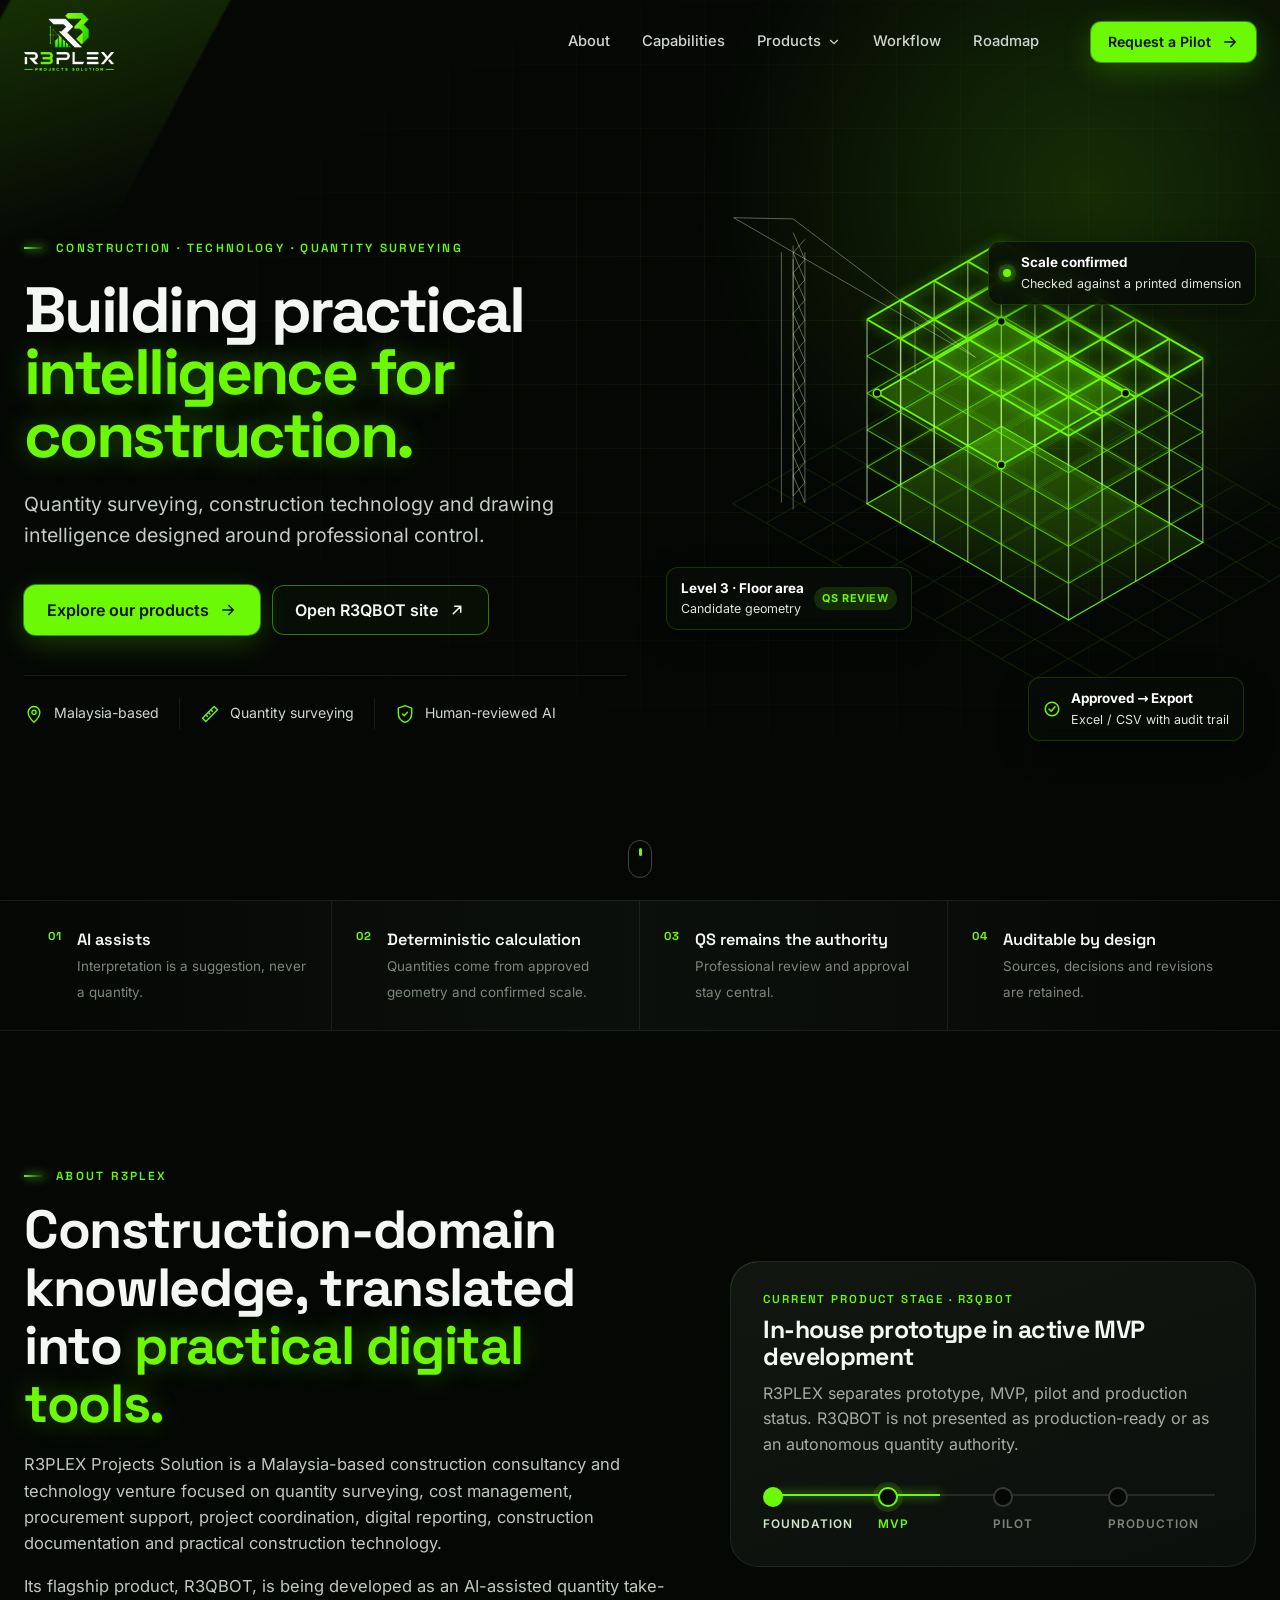
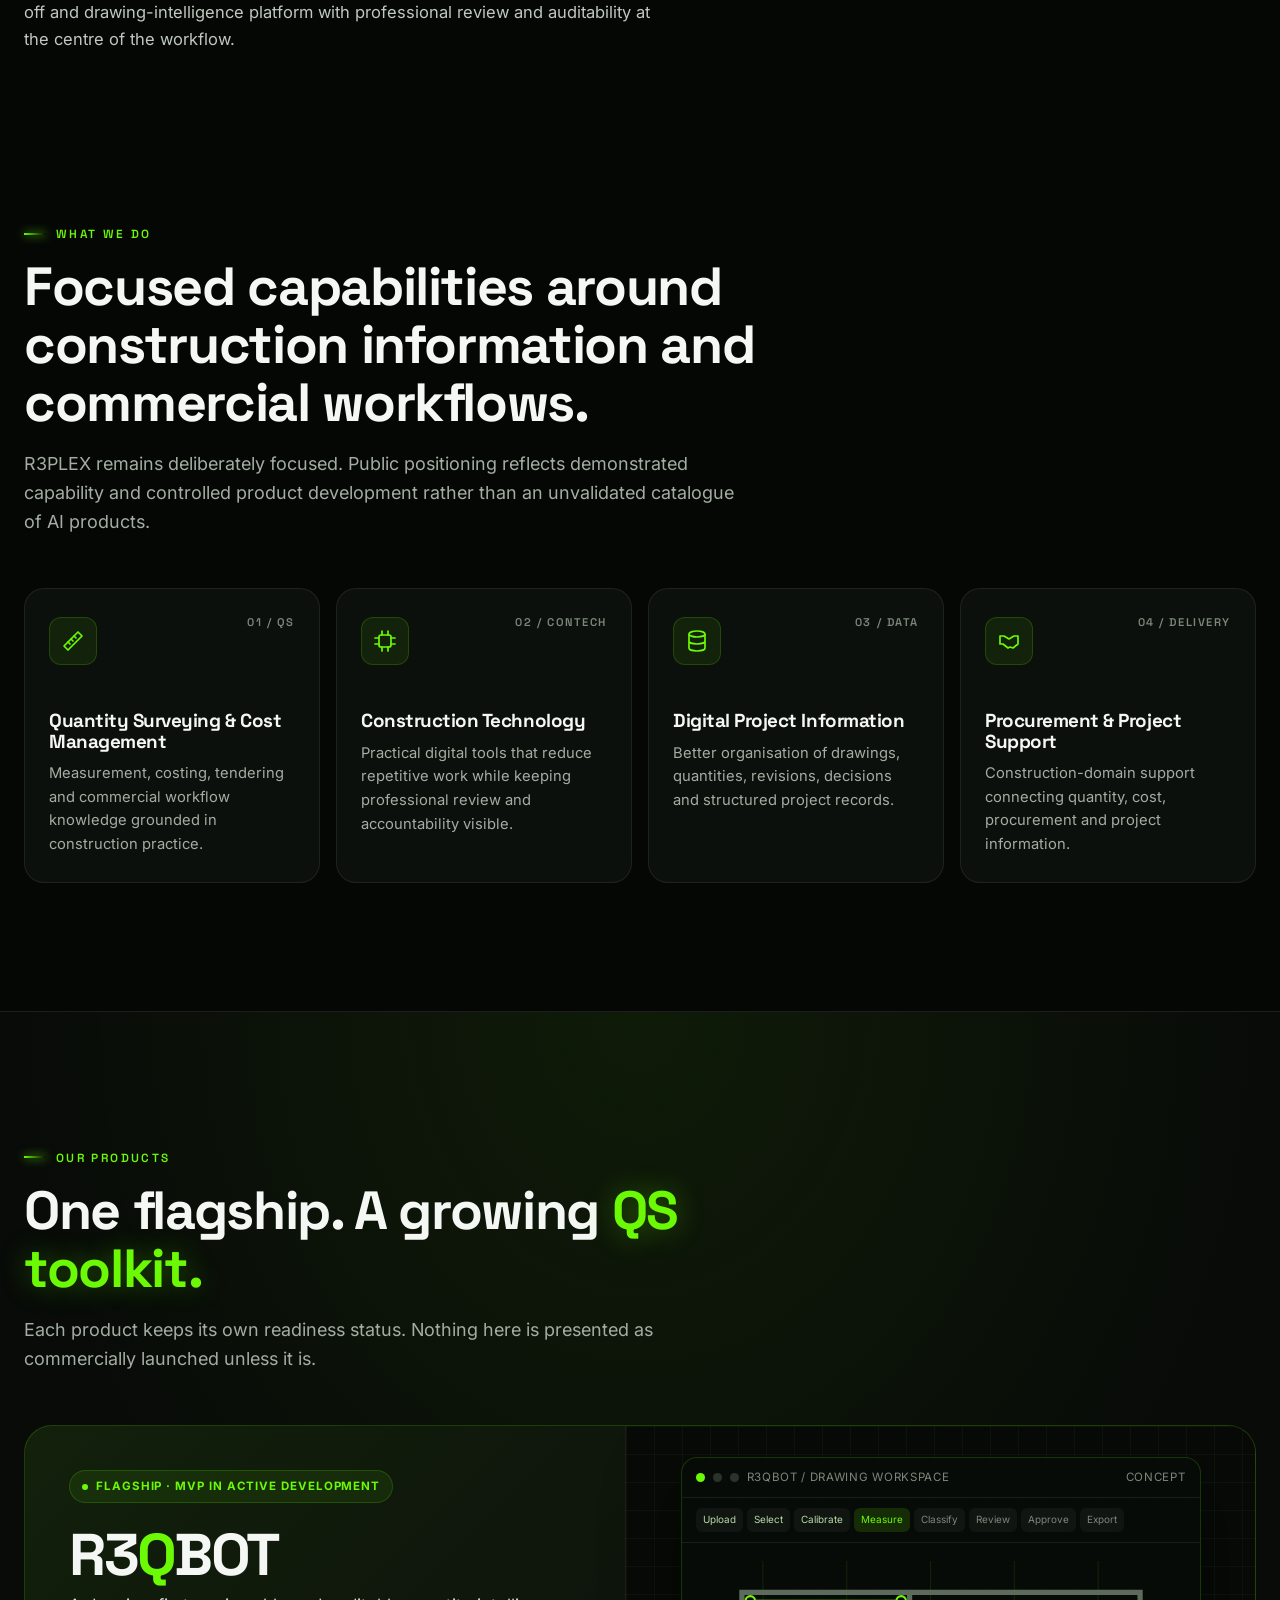
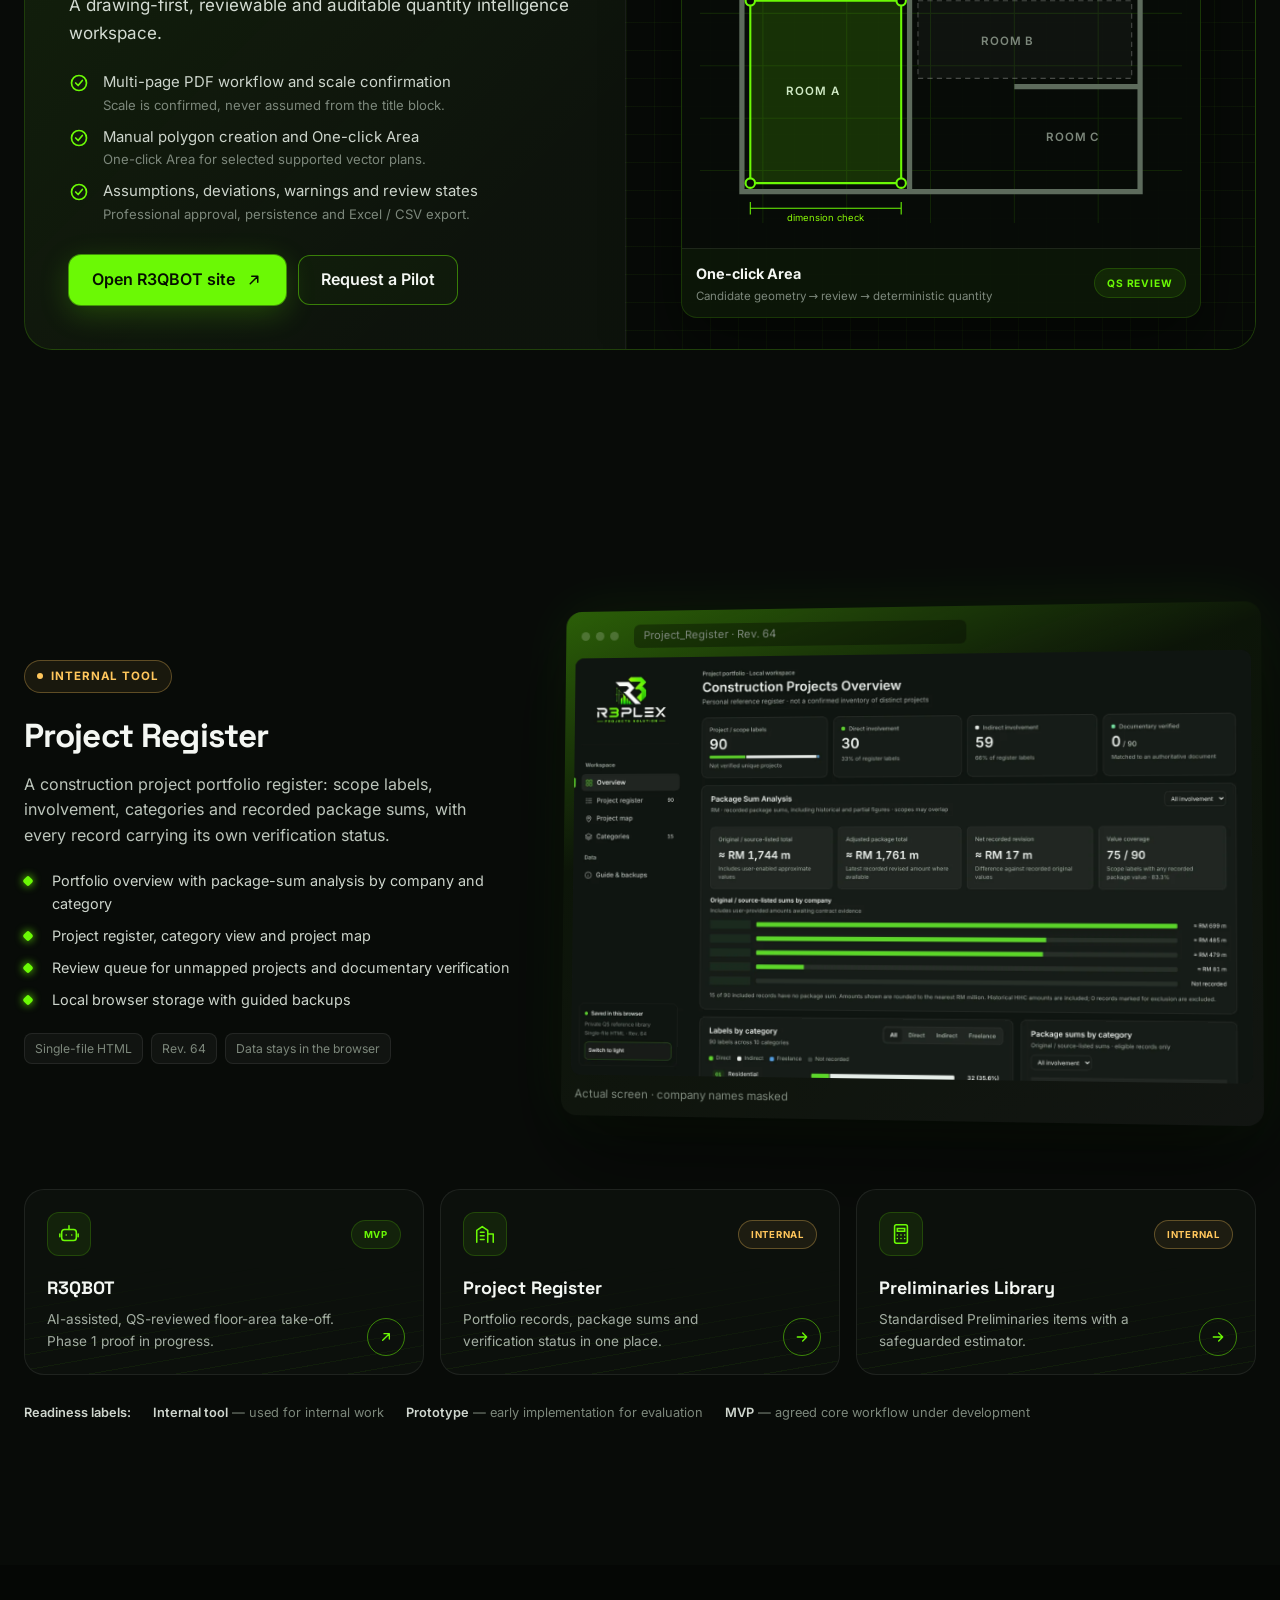
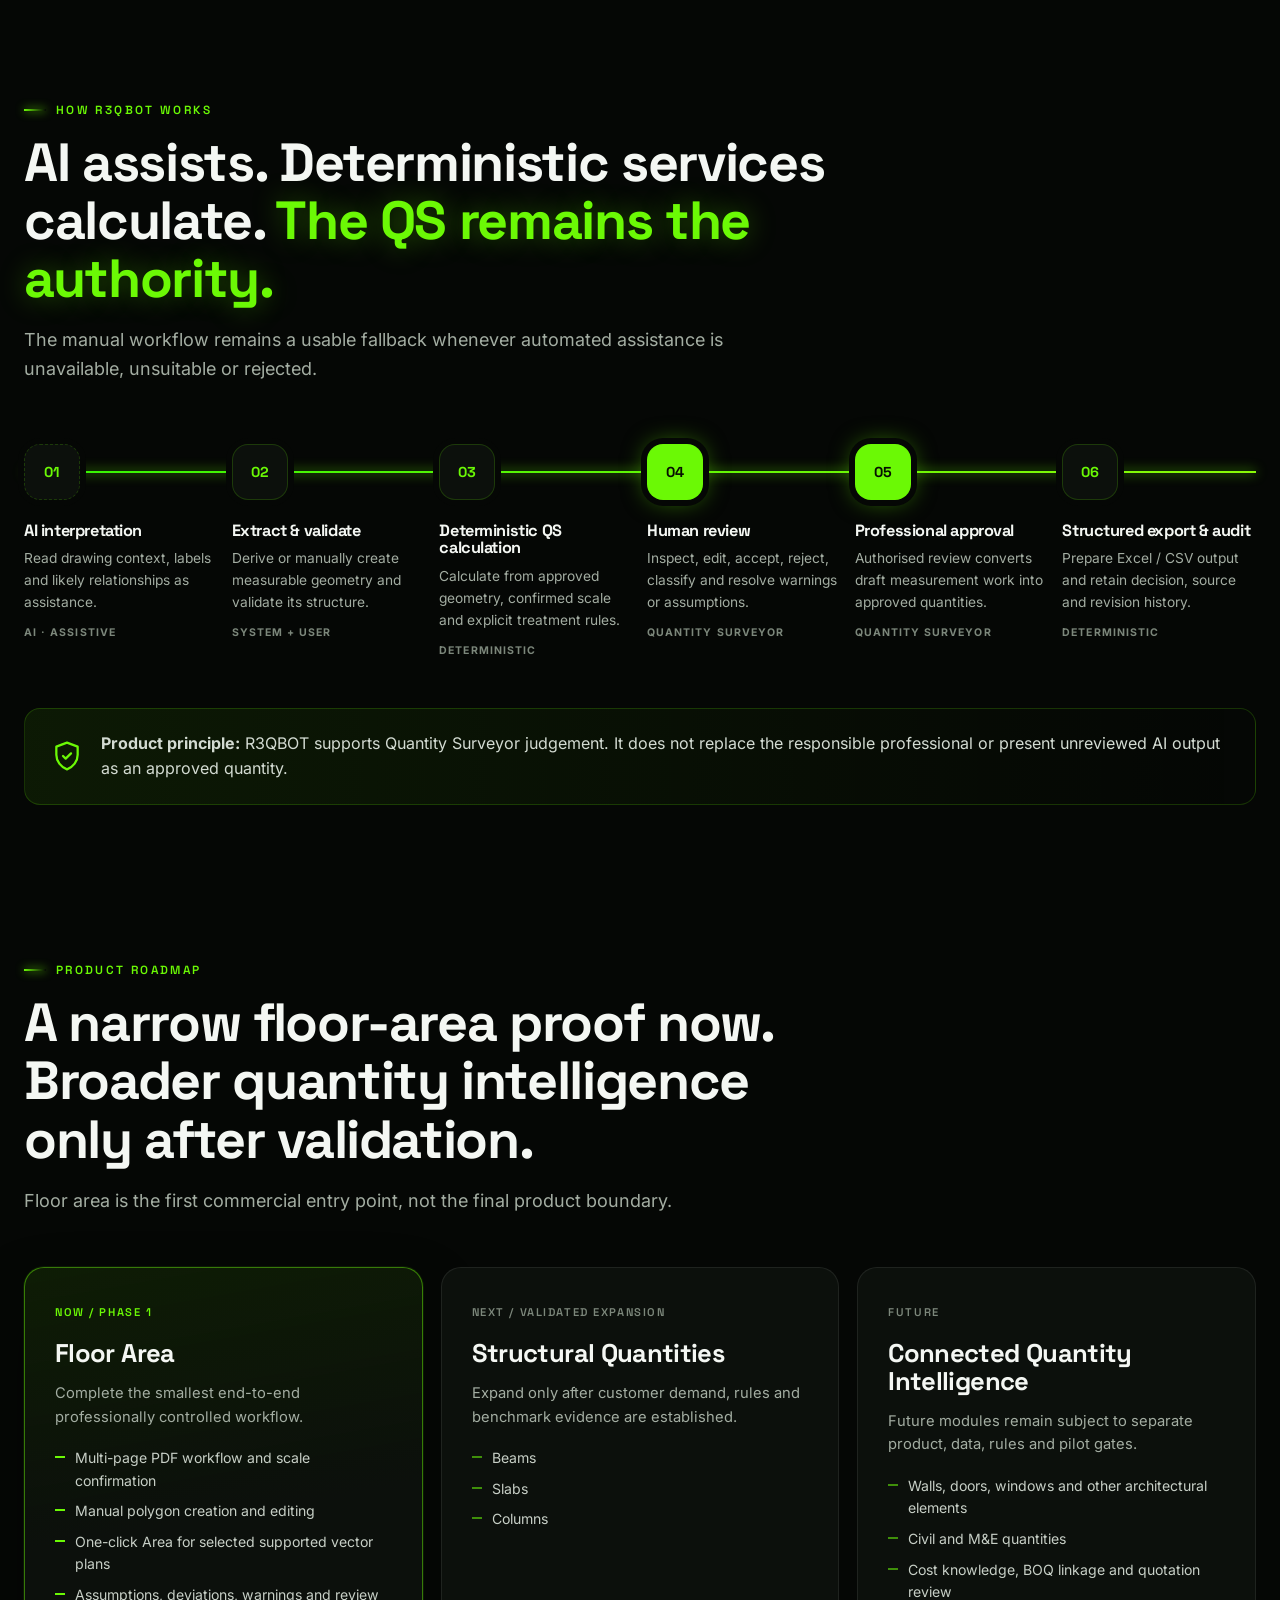
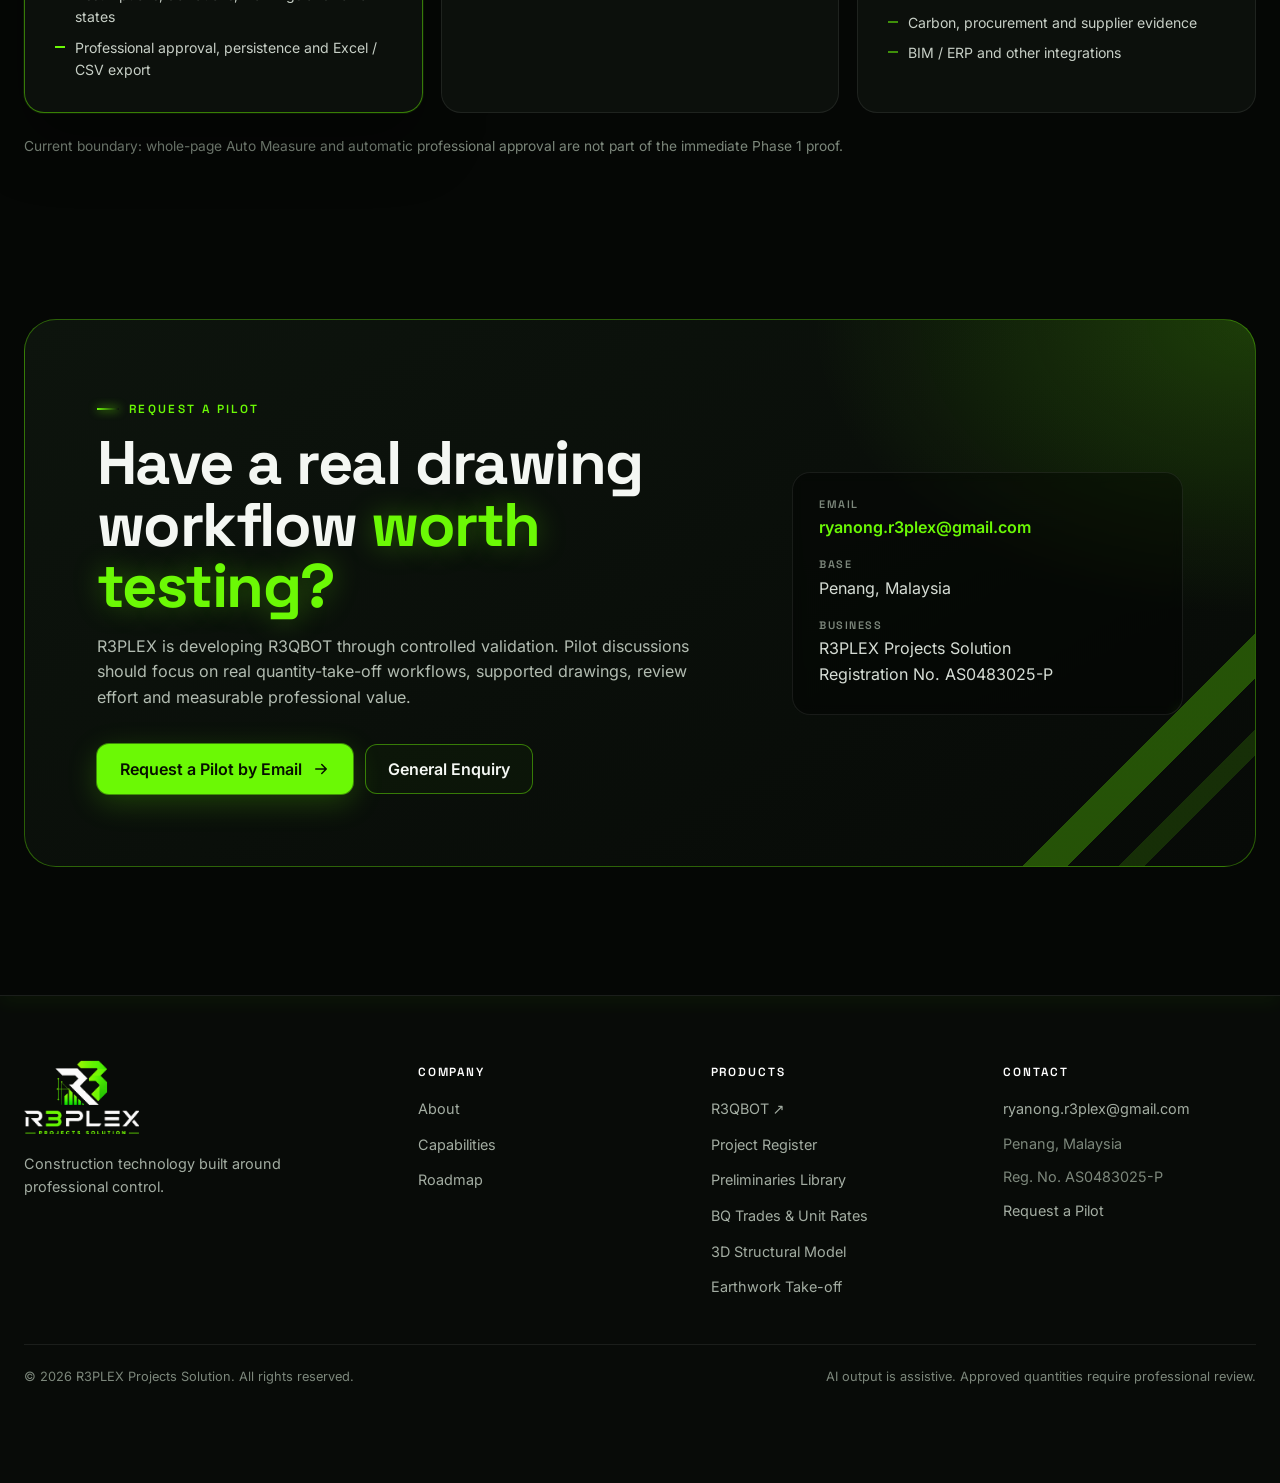
==== commit 345bf651: "feat(site): publish Rev02 redesign Replace index.html with the production Rev02 design and responsiv" ====
--- a/index.html
+++ b/index.html
@@ -1,1242 +1,932 @@
 <!DOCTYPE html>
-<html lang="en">
+<html lang="en-GB">
 <head>
-  <meta charset="utf-8">
-  <meta name="viewport" content="width=device-width, initial-scale=1">
-  <meta name="theme-color" content="#050805">
-  <meta name="description" content="R3PLEX Projects Solution is a Malaysia-based construction consultancy and technology venture developing R3QBOT, a drawing-first, reviewable and auditable quantity intelligence workspace.">
-  <title>R3PLEX Projects Solution | Construction Technology & R3QBOT</title>
-  <meta property="og:title" content="R3PLEX Projects Solution | Construction Technology & R3QBOT">
-  <meta property="og:description" content="Building practical intelligence for construction. Explore R3QBOT, the R3PLEX flagship product for reviewable and auditable quantity take-off.">
-  <meta property="og:type" content="website">
-
-  <style>
-    :root {
-      --bg: #050805;
-      --surface: #0b110d;
-      --surface-2: #0f1812;
-      --surface-3: #132018;
-      --green: #39e329;
-      --green-soft: #8df77f;
-      --text: #f5f7f5;
-      --muted: #a8b2aa;
-      --line: #223126;
-      --white: #f7faf7;
-      --dark-text: #0c120e;
-      --shadow: 0 24px 70px rgba(0,0,0,.28);
-      --radius: 22px;
-      --max: 1180px;
-    }
-
-    * { box-sizing: border-box; }
-    html { scroll-behavior: smooth; }
-    body {
-      margin: 0;
-      background: var(--bg);
-      color: var(--text);
-      font-family: Inter, ui-sans-serif, system-ui, -apple-system, BlinkMacSystemFont, "Segoe UI", sans-serif;
-      line-height: 1.6;
-      -webkit-font-smoothing: antialiased;
-      text-rendering: optimizeLegibility;
-    }
-
-    a { color: inherit; }
-    img { display: block; max-width: 100%; }
-    button, a { -webkit-tap-highlight-color: transparent; }
-
-    .container {
-      width: min(var(--max), calc(100% - 40px));
-      margin-inline: auto;
-    }
-
-    .skip-link {
-      position: fixed;
-      left: 16px;
-      top: -60px;
-      z-index: 2000;
-      padding: 10px 14px;
-      background: var(--green);
-      color: #041006;
-      border-radius: 10px;
-      font-weight: 800;
-      text-decoration: none;
-      transition: top .2s ease;
-    }
-    .skip-link:focus { top: 16px; }
-
-    .eyebrow {
-      display: inline-flex;
-      align-items: center;
-      gap: 9px;
-      color: var(--green-soft);
-      font-size: .78rem;
-      font-weight: 800;
-      letter-spacing: .14em;
-      text-transform: uppercase;
-    }
-    .eyebrow::before {
-      content: "";
-      width: 24px;
-      height: 1px;
-      background: var(--green);
-    }
-
-    .section {
-      padding: 96px 0;
-      scroll-margin-top: 86px;
-    }
-    .section-light {
-      background: var(--white);
-      color: var(--dark-text);
-    }
-    .section-title {
-      margin: 14px 0 18px;
-      max-width: 790px;
-      font-size: clamp(2rem, 4vw, 3.5rem);
-      line-height: 1.08;
-      letter-spacing: -.04em;
-    }
-    .section-lead {
-      max-width: 760px;
-      margin: 0;
-      color: var(--muted);
-      font-size: 1.08rem;
-    }
-    .section-light .section-lead { color: #526057; }
-
-    /* HEADER / NAVIGATION */
-    .site-header {
-      position: fixed;
-      inset: 0 0 auto 0;
-      z-index: 1000;
-      border-bottom: 1px solid rgba(255,255,255,.07);
-      background: rgba(5,8,5,.86);
-      backdrop-filter: blur(18px);
-    }
-    .nav-wrap {
-      min-height: 78px;
-      display: flex;
-      align-items: center;
-      justify-content: space-between;
-      gap: 24px;
-    }
-    .brand {
-      display: inline-flex;
-      align-items: center;
-      text-decoration: none;
-      flex: 0 0 auto;
-    }
-    .brand-logo-plate {
-      display: flex;
-      align-items: center;
-      justify-content: flex-start;
-      width: auto;
-      height: auto;
-      padding: 0;
-      background: transparent;
-      border: none;
-      border-radius: 0;
-      overflow: visible;
-    }
-    .brand-logo {
-      width: auto;
-      height: 72px;
-      max-width: 190px;
-      object-fit: contain;
-      display: block;
-    }
-
-    .nav-links {
-      display: flex;
-      align-items: center;
-      gap: 22px;
-      list-style: none;
-      margin: 0;
-      padding: 0;
-    }
-    .nav-links a {
-      text-decoration: none;
-      color: #c7d0c9;
-      font-size: .92rem;
-      font-weight: 700;
-      transition: color .2s ease, border-color .2s ease, background .2s ease;
-    }
-    .nav-links a:hover,
-    .nav-links a:focus-visible { color: #fff; }
-
-    .nav-cta {
-      padding: 10px 16px;
-      border: 1px solid var(--green);
-      border-radius: 999px;
-      color: var(--green-soft) !important;
-    }
-    .nav-cta:hover,
-    .nav-cta:focus-visible {
-      background: var(--green);
-      color: #061008 !important;
-    }
-
-
-    /* PRODUCT DROPDOWN */
-    .nav-dropdown {
-      position: relative;
-    }
-
-    .nav-dropdown details {
-      position: relative;
-    }
-
-    .nav-dropdown summary {
-      display: flex;
-      align-items: center;
-      gap: 6px;
-      color: #c7d0c9;
-      font-size: .92rem;
-      font-weight: 700;
-      cursor: pointer;
-      list-style: none;
-      user-select: none;
-    }
-
-    .nav-dropdown summary::-webkit-details-marker {
-      display: none;
-    }
-
-    .nav-dropdown summary:hover,
-    .nav-dropdown summary:focus-visible {
-      color: #fff;
-    }
-
-    .dropdown-arrow {
-      color: var(--green);
-      font-size: .72rem;
-      transition: transform .2s ease;
-    }
-
-    .nav-dropdown details[open] .dropdown-arrow {
-      transform: rotate(180deg);
-    }
-
-    .nav-dropdown-menu {
-      position: absolute;
-      top: calc(100% + 16px);
-      left: 50%;
-      transform: translateX(-50%);
-      min-width: 190px;
-      padding: 8px;
-      border: 1px solid var(--line);
-      border-radius: 14px;
-      background: #09100b;
-      box-shadow: var(--shadow);
-      z-index: 1200;
-    }
-
-    .nav-dropdown-menu::before {
-      content: "";
-      position: absolute;
-      top: -6px;
-      left: 50%;
-      width: 10px;
-      height: 10px;
-      transform: translateX(-50%) rotate(45deg);
-      background: #09100b;
-      border-left: 1px solid var(--line);
-      border-top: 1px solid var(--line);
-    }
-
-    .nav-dropdown-menu a {
-      display: flex;
-      align-items: center;
-      justify-content: space-between;
-      gap: 24px;
-      padding: 12px 14px;
-      border-radius: 10px;
-      color: #fff !important;
-      text-decoration: none;
-      white-space: nowrap;
-    }
-
-    .nav-dropdown-menu a:hover,
-    .nav-dropdown-menu a:focus-visible {
-      background: rgba(46,229,35,.10);
-      color: var(--green-soft) !important;
-    }
-
-    .external-arrow {
-      color: var(--green);
-      font-size: 1rem;
-    }
-
-    .menu-button {
-      display: none;
-      width: 44px;
-      height: 44px;
-      border-radius: 12px;
-      border: 1px solid var(--line);
-      background: var(--surface);
-      color: #fff;
-      cursor: pointer;
-      font-size: 1.2rem;
-    }
-
-    /* HERO */
-    .hero {
-      min-height: 820px;
-      display: grid;
-      align-items: center;
-      padding: 138px 0 84px;
-      position: relative;
-      overflow: hidden;
-      border-bottom: 1px solid rgba(255,255,255,.06);
-    }
-    .hero::before {
-      content: "";
-      position: absolute;
-      inset: 0;
-      background-image:
-        linear-gradient(rgba(57,227,41,.055) 1px, transparent 1px),
-        linear-gradient(90deg, rgba(57,227,41,.055) 1px, transparent 1px);
-      background-size: 56px 56px;
-      mask-image: linear-gradient(to bottom, black, transparent 83%);
-      pointer-events: none;
-    }
-    .hero::after {
-      content: "";
-      position: absolute;
-      width: 620px;
-      height: 620px;
-      right: -230px;
-      top: -220px;
-      border-radius: 50%;
-      background: radial-gradient(circle, rgba(57,227,41,.13), transparent 68%);
-      filter: blur(12px);
-      pointer-events: none;
-    }
-    .hero-grid {
-      position: relative;
-      z-index: 1;
-      display: grid;
-      grid-template-columns: 1.12fr .88fr;
-      gap: 68px;
-      align-items: center;
-    }
-    .hero h1 {
-      margin: 18px 0 20px;
-      max-width: 780px;
-      font-size: clamp(3.1rem, 7vw, 6.8rem);
-      line-height: .94;
-      letter-spacing: -.065em;
-    }
-    .hero h1 em {
-      display: block;
-      font-style: normal;
-      color: var(--green);
-    }
-    .hero-copy {
-      max-width: 660px;
-      color: #c0cac2;
-      font-size: clamp(1.05rem, 1.9vw, 1.26rem);
-    }
-    .hero-actions {
-      display: flex;
-      flex-wrap: wrap;
-      gap: 12px;
-      margin-top: 34px;
-    }
-    .button {
-      display: inline-flex;
-      align-items: center;
-      justify-content: center;
-      gap: 10px;
-      min-height: 52px;
-      padding: 0 22px;
-      border-radius: 999px;
-      border: 1px solid transparent;
-      font-weight: 850;
-      text-decoration: none;
-      transition: transform .2s ease, background .2s ease, border-color .2s ease;
-    }
-    .button:hover { transform: translateY(-2px); }
-    .button-primary { background: var(--green); color: #061008; }
-    .button-secondary { border-color: #415347; background: rgba(255,255,255,.025); color: #fff; }
-    .button-secondary:hover { border-color: var(--green); }
-
-    .hero-note {
-      display: flex;
-      flex-wrap: wrap;
-      gap: 10px 22px;
-      margin-top: 34px;
-      color: #7f9184;
-      font-size: .82rem;
-    }
-    .hero-note span::before {
-      content: "•";
-      color: var(--green);
-      margin-right: 8px;
-    }
-
-    .hero-visual {
-      min-height: 510px;
-      display: flex;
-      align-items: center;
-      justify-content: center;
-    }
-    .drawing-card {
-      width: min(100%, 470px);
-      min-height: 500px;
-      border: 1px solid #253c2c;
-      background:
-        linear-gradient(rgba(57,227,41,.055) 1px, transparent 1px),
-        linear-gradient(90deg, rgba(57,227,41,.055) 1px, transparent 1px),
-        linear-gradient(180deg, #09110b, #071009);
-      background-size: 40px 40px, 40px 40px, auto;
-      border-radius: 28px;
-      box-shadow: var(--shadow);
-      padding: 26px;
-      position: relative;
-      overflow: hidden;
-    }
-    .drawing-top {
-      display: flex;
-      align-items: center;
-      justify-content: space-between;
-      color: #7d9182;
-      font-size: .75rem;
-      letter-spacing: .08em;
-      text-transform: uppercase;
-    }
-    .drawing-dot {
-      width: 9px;
-      height: 9px;
-      background: var(--green);
-      border-radius: 50%;
-      box-shadow: 0 0 0 7px rgba(57,227,41,.11);
-    }
-    .room-plan {
-      width: 78%;
-      aspect-ratio: 1.2;
-      margin: 72px auto 38px;
-      border: 3px solid #4f6656;
-      position: relative;
-      background: rgba(57,227,41,.045);
-    }
-    .room-plan::before {
-      content: "";
-      position: absolute;
-      left: -3px;
-      right: -3px;
-      top: 50%;
-      border-top: 3px solid #4f6656;
-    }
-    .room-plan::after {
-      content: "";
-      position: absolute;
-      inset: 12% 16% 18% 14%;
-      border: 2px solid var(--green);
-      background: rgba(57,227,41,.18);
-      box-shadow: 0 0 34px rgba(57,227,41,.16) inset;
-    }
-    .room-label {
-      position: absolute;
-      left: 50%;
-      top: 48%;
-      transform: translate(-50%,-50%);
-      z-index: 2;
-      padding: 5px 8px;
-      color: var(--green-soft);
-      background: #081008;
-      border: 1px solid #2d5535;
-      border-radius: 6px;
-      font-size: .72rem;
-      font-weight: 800;
-      letter-spacing: .08em;
-    }
-    .one-click {
-      display: grid;
-      grid-template-columns: 1fr auto;
-      gap: 12px;
-      align-items: center;
-      padding: 16px;
-      border: 1px solid #284a30;
-      background: rgba(8,16,10,.86);
-      border-radius: 16px;
-    }
-    .one-click strong { display: block; font-size: 1.02rem; }
-    .one-click span { color: #829287; font-size: .78rem; }
-    .measure-pill {
-      padding: 8px 10px;
-      border-radius: 999px;
-      background: rgba(57,227,41,.12);
-      color: var(--green-soft) !important;
-      border: 1px solid rgba(57,227,41,.22);
-      font-weight: 800;
-    }
-
-    /* GENERIC GRIDS */
-    .about-grid,
-    .product-grid,
-    .founder-grid,
-    .contact-shell {
-      display: grid;
-      grid-template-columns: minmax(0, 1fr) minmax(0, 1fr);
-      gap: 56px;
-      align-items: center;
-    }
-
-    /* Prevent long content from forcing grid columns wider than the viewport. */
-    .about-grid > *,
-    .product-grid > *,
-    .founder-grid > *,
-    .contact-shell > * {
-      min-width: 0;
-    }
-
-    .about-copy p,
-    .product-copy p,
-    .founder-copy p { color: #c0cac2; }
-    .section-light .about-copy p { color: #526057; }
-
-    .status-card {
-      padding: 28px;
-      border-radius: var(--radius);
-      border: 1px solid #d5ded7;
-      background: #fff;
-      box-shadow: 0 16px 50px rgba(16,32,21,.08);
-    }
-    .status-card .label {
-      color: #698071;
-      font-size: .76rem;
-      font-weight: 800;
-      letter-spacing: .1em;
-      text-transform: uppercase;
-    }
-    .status-card h3 {
-      margin: 8px 0 12px;
-      font-size: 1.6rem;
-    }
-    .status-card p { color: #526057; margin-bottom: 0; }
-    .status-track {
-      display: grid;
-      grid-template-columns: repeat(4,1fr);
-      gap: 10px;
-      margin-top: 26px;
-    }
-    .status-node {
-      padding-top: 14px;
-      border-top: 3px solid #d8e0da;
-      color: #6c766f;
-      font-size: .72rem;
-      font-weight: 800;
-      text-transform: uppercase;
-    }
-    .status-node.done { border-color: #54c64d; color: #267b28; }
-    .status-node.current { border-color: #139f21; color: #0d6519; }
-
-    .capability-grid {
-      display: grid;
-      grid-template-columns: repeat(4,1fr);
-      gap: 16px;
-      margin-top: 44px;
-    }
-    .capability-card {
-      min-height: 230px;
-      padding: 24px;
-      border-radius: 18px;
-      border: 1px solid var(--line);
-      background: var(--surface);
-    }
-    .capability-no {
-      color: var(--green);
-      font-size: .74rem;
-      font-weight: 900;
-      letter-spacing: .12em;
-    }
-    .capability-card h3 { margin: 54px 0 10px; font-size: 1.2rem; }
-    .capability-card p { margin: 0; color: #92a096; font-size: .94rem; }
-
-    /* R3QBOT */
-    .product-panel {
-      padding: 36px;
-      border-radius: 26px;
-      border: 1px solid #2a4831;
-      background: linear-gradient(145deg, rgba(57,227,41,.08), rgba(57,227,41,.015));
-    }
-    .product-mark {
-      color: var(--green);
-      font-weight: 950;
-      font-size: clamp(2.8rem,5vw,5rem);
-      letter-spacing: -.06em;
-      line-height: 1;
-      margin-bottom: 22px;
-    }
-    .feature-list {
-      display: grid;
-      gap: 12px;
-      margin-top: 30px;
-    }
-    .feature-row {
-      display: grid;
-      grid-template-columns: 42px minmax(0, 1fr);
-      gap: 14px;
-      padding: 15px;
-      border-radius: 15px;
-      background: rgba(255,255,255,.025);
-      border: 1px solid rgba(255,255,255,.06);
-    }
-    .feature-icon {
-      width: 42px;
-      height: 42px;
-      display: grid;
-      place-items: center;
-      border-radius: 12px;
-      background: rgba(57,227,41,.12);
-      color: var(--green-soft);
-      font-weight: 900;
-    }
-    .feature-row > div {
-      min-width: 0;
-    }
-
-    .feature-row strong,
-    .feature-row div span {
-      overflow-wrap: anywhere;
-      word-break: normal;
-    }
-
-    .feature-row strong { display: block; }
-    .feature-row div span { display: block; color: #8e9d92; font-size: .84rem; }
-
-    /* WORKFLOW */
-    .workflow-list {
-      display: grid;
-      grid-template-columns: repeat(6,1fr);
-      gap: 10px;
-      margin-top: 46px;
-    }
-    .workflow-step {
-      min-height: 240px;
-      padding: 20px;
-      background: var(--surface);
-      border: 1px solid var(--line);
-      border-radius: 17px;
-    }
-    .workflow-no {
-      color: var(--green);
-      font-size: .7rem;
-      font-weight: 900;
-      letter-spacing: .08em;
-    }
-    .workflow-step h3 { margin: 72px 0 10px; font-size: 1rem; }
-    .workflow-step p { margin: 0; color: #87978b; font-size: .82rem; }
-    .workflow-principle {
-      margin-top: 26px;
-      padding: 18px 20px;
-      border-left: 3px solid var(--green);
-      background: rgba(57,227,41,.06);
-      color: #c9d2cb;
-    }
-
-    /* ROADMAP */
-    .roadmap-grid {
-      display: grid;
-      grid-template-columns: repeat(3,1fr);
-      gap: 18px;
-      margin-top: 44px;
-    }
-    .roadmap-card {
-      padding: 26px;
-      border-radius: 20px;
-      border: 1px solid #d9e1db;
-      background: #fff;
-    }
-    .roadmap-card.active { border-color: #48c847; box-shadow: 0 20px 50px rgba(25,115,38,.08); }
-    .roadmap-tag {
-      display: inline-block;
-      padding: 6px 9px;
-      border-radius: 999px;
-      background: #eef5ef;
-      color: #4b6150;
-      font-size: .7rem;
-      font-weight: 900;
-      text-transform: uppercase;
-      letter-spacing: .08em;
-    }
-    .roadmap-card.active .roadmap-tag { background: #dff8dc; color: #16751d; }
-    .roadmap-card h3 { margin: 22px 0 8px; font-size: 1.6rem; }
-    .roadmap-card p { color: #59685e; }
-    .roadmap-card ul { padding-left: 18px; color: #344038; }
-    .roadmap-card li { margin-bottom: 7px; }
-    .roadmap-boundary {
-      margin-top: 24px;
-      color: #5d6a61;
-      font-size: .9rem;
-    }
-
-    /* FOUNDER */
-    .founder-card {
-      min-height: 430px;
-      display: grid;
-      place-items: center;
-      border: 1px solid #28432f;
-      border-radius: 26px;
-      background:
-        radial-gradient(circle at 50% 42%, rgba(57,227,41,.13), transparent 35%),
-        linear-gradient(rgba(57,227,41,.04) 1px, transparent 1px),
-        linear-gradient(90deg, rgba(57,227,41,.04) 1px, transparent 1px),
-        var(--surface);
-      background-size: auto, 34px 34px, 34px 34px, auto;
-    }
-    .founder-monogram {
-      width: 160px;
-      height: 160px;
-      display: grid;
-      place-items: center;
-      border-radius: 50%;
-      border: 1px solid rgba(57,227,41,.35);
-      background: rgba(57,227,41,.08);
-      color: var(--green-soft);
-      font-size: 3rem;
-      font-weight: 950;
-      letter-spacing: -.05em;
-    }
-    .founder-copy h2 {
-      margin: 10px 0 2px;
-      font-size: clamp(2.3rem,4vw,4rem);
-      letter-spacing: -.05em;
-    }
-    .founder-role { color: var(--green-soft); font-weight: 800; margin-bottom: 22px; }
-    .founder-list { padding-left: 18px; color: #c6d0c8; }
-    .founder-list li { margin-bottom: 10px; }
-
-    /* CONTACT */
-    .contact-shell {
-      padding: 44px;
-      border-radius: 28px;
-      border: 1px solid #2a4831;
-      background: linear-gradient(145deg, #0c150f, #081009);
-    }
-    .contact-shell h2 {
-      margin: 12px 0 14px;
-      max-width: 650px;
-      font-size: clamp(2.4rem,5vw,4.8rem);
-      line-height: .98;
-      letter-spacing: -.055em;
-    }
-    .contact-shell p { color: #9eaca1; max-width: 650px; }
-    .contact-card {
-      padding: 26px;
-      border-radius: 18px;
-      background: rgba(255,255,255,.035);
-      border: 1px solid rgba(255,255,255,.07);
-    }
-    .contact-card .label {
-      margin-top: 6px;
-      color: #718078;
-      font-size: .72rem;
-      font-weight: 900;
-      text-transform: uppercase;
-      letter-spacing: .08em;
-    }
-    .contact-card a { color: var(--green-soft); font-weight: 800; text-decoration: none; }
-    .contact-card .location { margin-top: 4px; color: #d3dbd5; }
-
-    /* FOOTER */
-    .footer {
-      padding: 34px 0;
-      border-top: 1px solid rgba(255,255,255,.07);
-      color: #87968b;
-      font-size: .82rem;
-    }
-    .footer-row {
-      display: flex;
-      justify-content: space-between;
-      align-items: center;
-      gap: 24px;
-    }
-    .footer-brand {
-      display: flex;
-      align-items: center;
-      gap: 14px;
-    }
-    .footer-logo-plate {
-      display: flex;
-      align-items: center;
-      justify-content: flex-start;
-      width: auto;
-      height: auto;
-      padding: 0;
-      background: transparent;
-      border: none;
-      border-radius: 0;
-    }
-    .footer-logo {
-      width: auto;
-      height: 46px;
-      max-width: 150px;
-      object-fit: contain;
-      display: block;
-    }
-
-    /* REVEAL */
-    .reveal {
-      opacity: 0;
-      transform: translateY(18px);
-      transition: opacity .55s ease, transform .55s ease;
-    }
-    .reveal.visible {
-      opacity: 1;
-      transform: translateY(0);
-    }
-
-    /* RESPONSIVE */
-    @media (max-width: 1060px) {
-      .nav-links { gap: 14px; }
-      .nav-links a { font-size: .84rem; }
-      .capability-grid { grid-template-columns: repeat(2,1fr); }
-      .workflow-list { grid-template-columns: repeat(3,1fr); }
-    }
-
-    @media (max-width: 860px) {
-      .brand-logo { height: 72px; max-width: 165px; }
-      .nav-dropdown summary {
-        padding: 11px 12px;
-      }
-
-      .nav-dropdown-menu {
-        position: static;
-        transform: none;
-        min-width: 0;
-        margin: 2px 8px 8px 18px;
-        box-shadow: none;
-      }
-
-      .nav-dropdown-menu::before {
-        display: none;
-      }
-
-      .nav-dropdown-menu a {
-        padding: 11px 12px;
-      }
-
-      /* Keep the mobile hamburger on the far right.
-         The nav wrapper is removed from the flex layout while its
-         dropdown list remains available as an absolutely positioned menu. */
-      .nav-wrap > nav {
-        display: contents;
-      }
-
-      .menu-button {
-        display: inline-grid;
-        place-items: center;
-        margin-left: auto;
-      }
-
-      .nav-links {
-        position: absolute;
-        top: 78px;
-        left: 20px;
-        right: 20px;
-        display: none;
-        flex-direction: column;
-        align-items: stretch;
-        gap: 4px;
-        padding: 14px;
-        border: 1px solid var(--line);
-        border-radius: 16px;
-        background: #09100b;
-        box-shadow: var(--shadow);
-      }
-      .nav-links.open { display: flex; }
-      .nav-links a { display: block; padding: 11px 12px; }
-      .nav-cta { text-align: center; margin-top: 5px; }
-
-      .hero { min-height: auto; padding-top: 126px; }
-      .hero-grid,
-      .about-grid,
-      .product-grid,
-      .founder-grid,
-      .contact-shell { grid-template-columns: minmax(0, 1fr); }
-      .hero-grid { gap: 26px; }
-      .hero-visual { min-height: 430px; }
-      .drawing-card { min-height: 430px; }
-      .room-plan { margin-top: 52px; }
-      .roadmap-grid { grid-template-columns: 1fr; }
-      .contact-shell { padding: 30px; }
-    }
-
-    @media (max-width: 620px) {
-      .container { width: min(var(--max), calc(100% - 26px)); }
-      .section { padding: 74px 0; }
-      .nav-wrap { min-height: 72px; }
-      .nav-links { top: 72px; left: 13px; right: 13px; }
-      .hero { padding-top: 112px; }
-      .hero h1 { font-size: clamp(2.9rem,15vw,5rem); }
-      .capability-grid,
-      .workflow-list { grid-template-columns: 1fr; }
-      .workflow-step { min-height: 190px; }
-      .workflow-step h3 { margin-top: 48px; }
-      .status-track { grid-template-columns: 1fr 1fr; }
-      .footer-row { flex-direction: column; align-items: flex-start; }
-      .brand-logo { height: 66px; max-width: 145px; }
-      .footer-logo { height: 40px; max-width: 130px; }
-    }
-
-    @media (max-width: 420px) {
-
-      .product-panel {
-        padding: 24px;
-      }
-
-      .feature-row {
-        grid-template-columns: 1fr;
-        gap: 10px;
-        padding: 14px;
-      }
-
-      .feature-icon {
-        width: 38px;
-        height: 38px;
-      }
-
-      .feature-row strong {
-        font-size: .98rem;
-      }
-
-      .feature-row div span {
-        font-size: .82rem;
-        line-height: 1.5;
-      }
-    }
-
-    @media (prefers-reduced-motion: reduce) {
-      html { scroll-behavior: auto; }
-      *, *::before, *::after { transition: none !important; animation: none !important; }
-      .reveal { opacity: 1; transform: none; }
-    }
-  </style>
+<meta charset="utf-8">
+<meta name="viewport" content="width=device-width, initial-scale=1">
+<meta name="theme-color" content="#050805">
+<title>R3PLEX Projects Solution | Construction Technology &amp; R3QBOT</title>
+<meta name="description" content="R3PLEX Projects Solution is a Malaysia-based construction consultancy and technology venture developing R3QBOT, a drawing-first, reviewable and auditable quantity intelligence workspace.">
+<link rel="stylesheet" href="assets/fonts/fonts.css">
+<meta property="og:title" content="R3PLEX Projects Solution | Construction Technology &amp; R3QBOT">
+<meta property="og:description" content="Building practical intelligence for construction. Explore R3QBOT, the R3PLEX flagship product for reviewable and auditable quantity take-off.">
+<meta property="og:type" content="website">
+<style>
+/* ===== Brand tokens — accents sampled from neon-r3plex-logo.png ===== */
+:root{
+  --g:#6BF905;          /* logo primary neon green (median sample 107,249,5) */
+  --g-hi:#8AFA07;       /* logo light end (138,250,7) */
+  --g-deep:#34F403;     /* logo saturated end (52,244,3) */
+  --g-dim:#3f8f0a;      /* derived: muted border/line */
+  --g-a08:rgba(107,249,5,.08);
+  --g-a14:rgba(107,249,5,.14);
+  --g-a25:rgba(107,249,5,.25);
+  --bg:#050705; --bg-2:#080b08;
+  --surface:#0c100c; --surface-2:#111611; --graphite:#181e18;
+  --line:rgba(255,255,255,.08); --line-g:rgba(107,249,5,.18);
+  --text:#f4f7f3; --muted:#a3ada2; --muted-2:#7c877b;
+  --white:#fdfefd;
+  --radius:20px; --radius-lg:28px;
+  --max:1240px;
+  --font:'Inter',ui-sans-serif,system-ui,-apple-system,"Segoe UI",Roboto,sans-serif;
+  --display:'Space Grotesk','Inter',ui-sans-serif,system-ui,sans-serif;
+  --ease:cubic-bezier(.2,.7,.2,1);
+}
+*{box-sizing:border-box}
+html{scroll-behavior:smooth}
+body{margin:0;background:var(--bg);color:var(--text);font-family:var(--font);line-height:1.6;-webkit-font-smoothing:antialiased;overflow-x:hidden}
+img{display:block;max-width:100%;height:auto}
+a{color:inherit}
+button{font:inherit}
+.container{width:min(var(--max),calc(100% - 48px));margin-inline:auto}
+.sr-only{position:absolute;width:1px;height:1px;overflow:hidden;clip:rect(0 0 0 0);white-space:nowrap}
+.skip-link{position:fixed;left:16px;top:-60px;z-index:3000;padding:10px 14px;background:var(--g);color:#061000;border-radius:10px;font-weight:700;text-decoration:none;transition:top .2s}
+.skip-link:focus{top:16px}
+:focus-visible{outline:2px solid var(--g);outline-offset:3px;border-radius:6px}
+
+/* ===== Official logo — original file, transparent margins clipped by CSS only (asset unaltered) ===== */
+.logo{--h:58px;display:block;position:relative;overflow:hidden;height:var(--h);width:calc(var(--h)*1125/723);flex:0 0 auto}
+.logo img{position:absolute;max-width:none;height:calc(var(--h)*1087/723);width:auto;left:calc(var(--h)*-161/723);top:calc(var(--h)*-136/723)}
+
+
+/* ===== Typography helpers ===== */
+.eyebrow{display:inline-flex;align-items:center;gap:10px;color:var(--g);font:600 .74rem/1 var(--display);letter-spacing:.2em;text-transform:uppercase}
+.eyebrow::before{content:"";width:22px;height:2px;background:linear-gradient(90deg,var(--g),transparent);box-shadow:0 0 10px var(--g)}
+h1,h2,h3{font-family:var(--display);letter-spacing:-.025em;line-height:1.08;margin:0}
+.h2{font-size:clamp(2rem,4.2vw,3.4rem);margin:16px 0 18px;max-width:820px}
+.lead{color:var(--muted);font-size:clamp(1rem,1.4vw,1.12rem);max-width:720px;margin:0}
+.hl{color:var(--g);text-shadow:0 0 28px rgba(107,249,5,.35)}
+.section{padding:clamp(80px,10vw,128px) 0;position:relative;scroll-margin-top:80px}
+
+/* ===== Buttons ===== */
+.btn{display:inline-flex;align-items:center;justify-content:center;gap:10px;min-height:50px;padding:0 22px;border-radius:12px;font-weight:600;text-decoration:none;border:1px solid transparent;transition:transform .25s var(--ease),box-shadow .25s,background .25s,border-color .25s;cursor:pointer}
+.btn svg{width:18px;height:18px;transition:transform .25s var(--ease)}
+.btn:hover svg{transform:translateX(3px)}
+.btn-primary{background:var(--g);color:#061000;box-shadow:0 0 0 1px rgba(107,249,5,.5),0 8px 30px rgba(107,249,5,.22)}
+.btn-primary:hover{transform:translateY(-2px);box-shadow:0 0 0 1px var(--g-hi),0 12px 40px rgba(107,249,5,.38)}
+.btn-ghost{border-color:rgba(107,249,5,.45);color:var(--text);background:rgba(107,249,5,.03)}
+.btn-ghost:hover{border-color:var(--g);background:var(--g-a08);transform:translateY(-2px)}
+.btn-sm{min-height:40px;padding:0 16px;font-size:.88rem;border-radius:10px}
+
+/* ===== Header ===== */
+.site-header{position:fixed;inset:0 0 auto 0;z-index:1000;transition:background .3s,border-color .3s,backdrop-filter .3s;border-bottom:1px solid transparent}
+.site-header.scrolled{background:rgba(5,7,5,.78);backdrop-filter:blur(18px) saturate(140%);border-color:var(--line)}
+.nav{display:flex;align-items:center;gap:28px;min-height:84px}
+.brand{display:flex;align-items:center;text-decoration:none}
+.nav > nav{margin-left:auto}
+.nav-links{display:flex;align-items:center;gap:4px;list-style:none;margin:0;padding:0}
+.nav-links>li>a,.nav-links>li>button{display:inline-flex;align-items:center;gap:6px;padding:10px 14px;border-radius:10px;background:none;border:0;color:#cfd6ce;font-size:.92rem;font-weight:500;text-decoration:none;cursor:pointer;position:relative;transition:color .2s,background .2s}
+.nav-links>li>a::after,.nav-links>li>button::after{content:"";position:absolute;left:14px;right:14px;bottom:4px;height:2px;background:var(--g);box-shadow:0 0 8px var(--g);transform:scaleX(0);transform-origin:left;transition:transform .3s var(--ease)}
+.nav-links>li>a:hover,.nav-links>li>button:hover{color:#fff}
+.nav-links>li>a:hover::after,.nav-links>li>a.active::after,.nav-links>li>button.active::after{transform:scaleX(1)}
+.nav-links>li>a.active,.nav-links>li>button.active{color:#fff}
+.chev{width:14px;height:14px;flex:0 0 14px;transition:transform .25s}
+.has-mega{position:relative}
+.has-mega[data-open="true"] .chev{transform:rotate(180deg)}
+.mega{position:absolute;top:calc(100% + 14px);left:50%;transform:translate(-50%,8px);width:min(720px,92vw);padding:14px;border-radius:18px;background:rgba(10,14,10,.97);border:1px solid var(--line-g);box-shadow:0 30px 80px rgba(0,0,0,.6),0 0 0 1px rgba(107,249,5,.05) inset;opacity:0;visibility:hidden;transition:opacity .25s,transform .25s var(--ease),visibility .25s;display:grid;grid-template-columns:1.1fr 1fr;gap:10px}
+.has-mega[data-open="true"] .mega{opacity:1;visibility:visible;transform:translate(-50%,0)}
+.mega-feature{padding:18px;border-radius:14px;background:linear-gradient(150deg,rgba(107,249,5,.14),rgba(107,249,5,.02));border:1px solid var(--line-g);text-decoration:none;display:flex;flex-direction:column;gap:6px}
+.mega-feature strong{font-family:var(--display);font-size:1.3rem}
+.mega-feature span{color:var(--muted);font-size:.85rem}
+.mega-feature .badge{color:var(--g);font-size:.66rem}
+.mega-feature em{font-style:normal;color:var(--g);font-size:.82rem;font-weight:600;margin-top:auto}
+.mega-list{display:grid;gap:2px}
+.mega-list a{display:grid;grid-template-columns:32px 1fr;gap:10px;align-items:center;padding:9px 10px;border-radius:10px;text-decoration:none;transition:background .2s}
+.mega-list a:hover{background:var(--g-a08)}
+.mega-list .ic{width:32px;height:32px;border-radius:8px;display:grid;place-items:center;background:var(--g-a08);border:1px solid var(--line-g);color:var(--g)}
+.mega-list .ic svg{width:16px;height:16px}
+.mega-list b{display:block;font-size:.88rem;font-weight:600}
+.mega-list small{display:block;color:var(--muted-2);font-size:.75rem;line-height:1.3}
+.nav-cta{margin-left:10px}
+.menu-btn{display:none;margin-left:auto;width:44px;height:44px;border-radius:12px;border:1px solid var(--line-g);background:var(--surface);color:#fff;cursor:pointer;place-items:center}
+.menu-btn svg{width:22px;height:22px}
+
+/* ===== Hero ===== */
+.hero{position:relative;min-height:min(100vh,940px);display:flex;align-items:center;padding:130px 0 70px;overflow:hidden;isolation:isolate}
+.hero-bg{position:absolute;inset:0;z-index:-1;pointer-events:none}
+.hero-bg::before{content:"";position:absolute;inset:0;background-image:linear-gradient(rgba(107,249,5,.05) 1px,transparent 1px),linear-gradient(90deg,rgba(107,249,5,.05) 1px,transparent 1px);background-size:64px 64px;mask-image:radial-gradient(ellipse 80% 70% at 65% 40%,#000 20%,transparent 75%)}
+.hero-bg::after{content:"";position:absolute;width:900px;height:900px;right:-260px;top:-260px;background:radial-gradient(circle,rgba(107,249,5,.16),transparent 62%);filter:blur(10px)}
+.hero-slash{position:absolute;left:-80px;top:-40px;width:220px;height:420px;background:linear-gradient(160deg,rgba(107,249,5,.55),rgba(107,249,5,0) 70%);transform:skewX(-28deg);filter:blur(1px);opacity:.35}
+.hero-grid{display:grid;grid-template-columns:1.02fr 1fr;gap:40px;align-items:center}
+.hero h1{font-size:clamp(2.6rem,5vw,4.7rem);line-height:.98;margin:22px 0 22px;letter-spacing:-.04em}
+.hero h1 .hl{display:block}
+.hero-copy{color:#c4ccc3;font-size:clamp(1.05rem,1.6vw,1.22rem);max-width:560px;margin:0}
+.hero-actions{display:flex;flex-wrap:wrap;gap:12px;margin-top:34px}
+.hero-pillars{display:flex;flex-wrap:wrap;margin-top:40px;border-top:1px solid var(--line);padding-top:22px;gap:0}
+.pillar{display:flex;align-items:center;gap:10px;padding:4px 20px 4px 0;margin-right:20px;color:#cfd6ce;font-size:.88rem;border-right:1px solid var(--line)}
+.pillar:last-child{border-right:0}
+.pillar svg{width:20px;height:20px;color:var(--g);flex:0 0 auto}
+.hero-visual{position:relative;aspect-ratio:1/0.92;min-height:380px}
+.hero-visual svg.wire{width:100%;height:100%;overflow:visible}
+.wire .grid-l{stroke:rgba(107,249,5,.12);stroke-width:1}
+.wire .col{stroke:rgba(205,255,170,.55);stroke-width:1.4}
+.wire .beam{stroke:rgba(107,249,5,.65);stroke-width:1.2}
+.wire .beam-i{stroke:rgba(107,249,5,.22);stroke-width:.8}
+.wire .slab{fill:rgba(107,249,5,.035);stroke:none}
+.wire .roof{stroke:var(--g);stroke-width:2;filter:drop-shadow(0 0 6px rgba(107,249,5,.8))}
+.wire .crane{stroke:rgba(230,255,210,.38);stroke-width:1}
+.wire .hilite{fill:rgba(107,249,5,.16);stroke:var(--g);stroke-width:1.8;filter:drop-shadow(0 0 10px rgba(107,249,5,.7))}
+.wire .scan{fill:url(#scanGrad);stroke:rgba(107,249,5,.9);stroke-width:1.2;animation:scan 7s var(--ease) infinite}
+.wire .vtx{fill:var(--bg);stroke:var(--g);stroke-width:1.5}
+.wire .draw{stroke-dasharray:var(--len);stroke-dashoffset:var(--len);animation:draw 1.6s var(--ease) forwards;animation-delay:var(--d,0s)}
+@keyframes draw{to{stroke-dashoffset:0}}
+@keyframes scan{0%{transform:translateY(0);opacity:0}10%{opacity:1}85%{opacity:1}100%{transform:translateY(var(--scanY));opacity:0}}
+.chip{position:absolute;display:flex;align-items:center;gap:10px;padding:10px 14px;border-radius:12px;background:rgba(8,12,8,.86);border:1px solid var(--line-g);backdrop-filter:blur(8px);font-size:.78rem;color:#dfe6de;box-shadow:0 10px 30px rgba(0,0,0,.45);animation:float 6s ease-in-out infinite}
+.chip b{display:block;color:#fff;font-size:.84rem}
+.chip .dot{width:8px;height:8px;border-radius:50%;background:var(--g);box-shadow:0 0 0 5px var(--g-a14),0 0 12px var(--g)}
+.chip.c1{left:0;top:66%}
+.chip.c2{right:0;top:6%;animation-delay:-2s}
+.chip.c3{right:2%;bottom:2%;animation-delay:-4s}
+.chip .pill{padding:3px 8px;border-radius:999px;background:var(--g-a14);color:var(--g);font-weight:700;font-size:.68rem;letter-spacing:.06em}
+@keyframes float{0%,100%{transform:translateY(0)}50%{transform:translateY(-8px)}}
+.scroll-cue{position:absolute;left:50%;bottom:22px;transform:translateX(-50%);width:24px;height:38px;border:1.5px solid rgba(255,255,255,.25);border-radius:14px}
+.scroll-cue::after{content:"";position:absolute;left:50%;top:7px;width:3px;height:8px;margin-left:-1.5px;border-radius:2px;background:var(--g);animation:cue 1.8s infinite}
+@keyframes cue{0%{opacity:0;transform:translateY(0)}40%{opacity:1}100%{opacity:0;transform:translateY(12px)}}
+
+/* ===== Principles band ===== */
+.band{border-block:1px solid var(--line);background:linear-gradient(90deg,var(--bg),var(--surface) 50%,var(--bg))}
+.band-grid{display:grid;grid-template-columns:repeat(4,1fr)}
+.band-item{padding:26px 24px;border-right:1px solid var(--line);display:flex;gap:14px;align-items:flex-start}
+.band-item:last-child{border-right:0}
+.band-item .n{font:700 .72rem/1 var(--display);color:var(--g);letter-spacing:.12em;padding-top:4px}
+.band-item b{display:block;font-family:var(--display);font-size:1.02rem;font-weight:600}
+.band-item span{color:var(--muted-2);font-size:.84rem}
+
+/* ===== About ===== */
+.about-grid{display:grid;grid-template-columns:1.1fr .9fr;gap:64px;align-items:center}
+.about-copy p{color:#bfc8be;font-size:1.03rem}
+.stage-card{padding:32px;border-radius:var(--radius-lg);background:linear-gradient(160deg,var(--surface-2),var(--surface));border:1px solid var(--line);position:relative;overflow:hidden}
+.stage-card::before{content:"";position:absolute;inset:-1px;border-radius:inherit;padding:1px;background:linear-gradient(140deg,rgba(107,249,5,.5),transparent 40%,transparent 60%,rgba(107,249,5,.2));-webkit-mask:linear-gradient(#000,#000) content-box,linear-gradient(#000,#000);-webkit-mask-composite:xor;mask-composite:exclude;pointer-events:none}
+.stage-card .label{color:var(--g);font:600 .72rem/1 var(--display);letter-spacing:.16em;text-transform:uppercase}
+.stage-card h3{font-size:1.55rem;margin:12px 0 10px}
+.stage-card p{color:var(--muted);margin:0}
+.track{display:grid;grid-template-columns:repeat(4,1fr);margin-top:30px;position:relative}
+.track::before{content:"";position:absolute;left:8px;right:8px;top:7px;height:2px;background:rgba(255,255,255,.1)}
+.track::after{content:"";position:absolute;left:8px;top:7px;height:2px;width:calc(37.5% - 4px);background:var(--g);box-shadow:0 0 10px var(--g)}
+.node{position:relative;padding-top:28px;font-size:.74rem;font-weight:600;letter-spacing:.08em;text-transform:uppercase;color:var(--muted-2)}
+.node::before{content:"";position:absolute;left:0;top:0;width:16px;height:16px;border-radius:50%;background:var(--bg);border:2px solid rgba(255,255,255,.2);z-index:1}
+.node.done{color:#cfe9c4}.node.done::before{background:var(--g);border-color:var(--g)}
+.node.current{color:var(--g)}.node.current::before{border-color:var(--g);box-shadow:0 0 0 5px var(--g-a14);animation:pulse 2.2s infinite}
+@keyframes pulse{50%{box-shadow:0 0 0 9px rgba(107,249,5,0)}}
+
+/* ===== Capabilities ===== */
+.cap-grid{display:grid;grid-template-columns:repeat(4,1fr);gap:16px;margin-top:52px}
+.cap{position:relative;padding:28px 24px 26px;border-radius:var(--radius);background:var(--surface);border:1px solid var(--line);overflow:hidden;transition:border-color .3s,transform .3s var(--ease)}
+.cap::after{content:"";position:absolute;inset:auto -40% -60% -40%;height:70%;background:radial-gradient(ellipse at center,rgba(107,249,5,.18),transparent 60%);opacity:0;transition:opacity .4s}
+.cap:hover{border-color:var(--line-g);transform:translateY(-4px)}
+.cap:hover::after{opacity:1}
+.cap .ic{width:48px;height:48px;border-radius:12px;display:grid;place-items:center;background:var(--g-a08);border:1px solid var(--line-g);color:var(--g);margin-bottom:46px}
+.cap .ic svg{width:24px;height:24px}
+.cap .no{position:absolute;top:28px;right:24px;font:600 .7rem/1 var(--display);color:var(--muted-2);letter-spacing:.14em}
+.cap h3{font-size:1.18rem;margin-bottom:10px}
+.cap p{color:var(--muted);font-size:.92rem;margin:0}
+
+/* ===== Products ===== */
+.products{background:radial-gradient(ellipse 70% 50% at 50% 0%,rgba(107,249,5,.07),transparent 70%),var(--bg-2);border-top:1px solid var(--line)}
+.sec-head{display:flex;align-items:flex-end;justify-content:space-between;gap:30px;flex-wrap:wrap}
+.flagship{display:grid;grid-template-columns:1fr 1.05fr;gap:0;margin-top:52px;border-radius:var(--radius-lg);border:1px solid var(--line-g);background:linear-gradient(135deg,rgba(107,249,5,.07),rgba(107,249,5,.01) 50%),var(--surface);overflow:hidden;position:relative}
+.flag-copy{padding:44px}
+.badge{display:inline-flex;align-items:center;gap:8px;padding:6px 12px;border-radius:999px;font-size:.72rem;font-weight:700;letter-spacing:.08em;text-transform:uppercase;border:1px solid var(--line-g);background:var(--g-a08);color:var(--g)}
+.badge.amber{color:#ffc65c;border-color:rgba(255,198,92,.3);background:rgba(255,198,92,.07)}
+.badge .d{width:6px;height:6px;border-radius:50%;background:currentColor}
+.flag-copy h3{font-size:clamp(2.4rem,4.6vw,3.8rem);margin:20px 0 6px;letter-spacing:-.04em}
+.flag-copy h3 span{color:var(--g)}
+.flag-copy .tag{color:#d4dcd3;font-size:1.06rem;margin:0 0 22px}
+.feat{display:grid;gap:10px;margin:24px 0 30px}
+.feat div{display:grid;grid-template-columns:22px 1fr;gap:12px;font-size:.93rem;color:#cdd5cc}
+.feat svg{width:20px;height:20px;color:var(--g);margin-top:2px}
+.feat small{display:block;color:var(--muted-2);font-size:.82rem}
+.flag-visual{position:relative;background:linear-gradient(rgba(107,249,5,.05) 1px,transparent 1px),linear-gradient(90deg,rgba(107,249,5,.05) 1px,transparent 1px),#070a07;background-size:28px 28px;border-left:1px solid var(--line);padding:30px;display:flex;align-items:center;justify-content:center;min-height:440px}
+.ws{width:100%;max-width:520px;border-radius:16px;border:1px solid var(--line-g);background:rgba(8,12,8,.92);box-shadow:0 30px 70px rgba(0,0,0,.5);overflow:hidden}
+.ws-top{display:flex;align-items:center;gap:8px;padding:10px 14px;border-bottom:1px solid var(--line);font-size:.72rem;color:var(--muted-2);letter-spacing:.06em;text-transform:uppercase}
+.ws-top i{width:9px;height:9px;border-radius:50%;background:#2a332a}
+.ws-top i:first-child{background:var(--g)}
+.ws-top span{margin-left:auto}
+.ws-steps{display:flex;gap:4px;padding:10px 14px;border-bottom:1px solid var(--line);overflow:hidden}
+.ws-steps span{font-size:.62rem;padding:4px 7px;border-radius:6px;background:rgba(255,255,255,.04);color:var(--muted-2);white-space:nowrap}
+.ws-steps span.on{background:var(--g-a14);color:var(--g)}
+.ws-steps span.done{color:#b8d9a6}
+.ws-body{position:relative;padding:18px}
+.ws-body svg{width:100%;height:auto}
+.ws-foot{display:flex;align-items:center;justify-content:space-between;gap:12px;padding:12px 14px;border-top:1px solid var(--line);background:rgba(107,249,5,.04)}
+.ws-foot b{font-size:.9rem}
+.ws-foot small{display:block;color:var(--muted-2);font-size:.72rem}
+
+.suite-title{display:flex;align-items:center;justify-content:space-between;gap:20px;margin:88px 0 26px;flex-wrap:wrap}
+.suite-title h3{font-size:clamp(1.6rem,2.8vw,2.3rem)}
+.suite-title h3::before{content:"";display:inline-block;width:22px;height:22px;margin-right:14px;vertical-align:-2px;background:var(--g);clip-path:polygon(35% 0,100% 0,65% 100%,0 100%);box-shadow:0 0 14px var(--g)}
+.suite-title p{color:var(--muted);margin:0;max-width:520px;font-size:.94rem}
+.tabs-shell{display:flex;align-items:center;gap:8px}
+.tabs{display:flex;flex:1;min-width:0;gap:6px;padding:6px;border-radius:16px;background:var(--surface);border:1px solid var(--line);overflow-x:auto;scrollbar-width:none}
+.tabs::-webkit-scrollbar{display:none}
+.tabs-next{flex:0 0 44px;width:44px;height:44px;display:grid;place-items:center;border:1px solid var(--line-g);border-radius:12px;background:var(--surface);color:var(--g);font-size:1.6rem;line-height:1;cursor:pointer}
+.tabs-next[hidden]{display:none}
+.tabs-next:disabled{opacity:.35;cursor:default}
+.tab{flex:1 0 auto;display:flex;align-items:center;gap:10px;padding:12px 16px;border-radius:11px;border:1px solid transparent;background:none;color:var(--muted);font-size:.9rem;font-weight:500;cursor:pointer;white-space:nowrap;transition:background .25s,color .25s,border-color .25s}
+.tab svg{width:18px;height:18px}
+.tab:hover{color:#fff;background:rgba(255,255,255,.03)}
+.tab[aria-selected="true"]{background:var(--g-a14);color:#fff;border-color:var(--line-g)}
+.tab[aria-selected="true"] svg{color:var(--g)}
+.panel{display:grid;grid-template-columns:.82fr 1.18fr;gap:44px;align-items:center;margin-top:30px}
+.panel[hidden]{display:none}
+.panel-copy h4{font-family:var(--display);font-size:clamp(1.7rem,2.6vw,2.2rem);margin:16px 0 10px;letter-spacing:-.02em}
+.panel-copy>p{color:#bcc5bb;margin:0 0 20px}
+.cap-list{list-style:none;margin:0 0 22px;padding:0;display:grid;gap:9px}
+.cap-list li{display:grid;grid-template-columns:18px 1fr;gap:10px;font-size:.9rem;color:#cdd5cc}
+.cap-list li::before{content:"";width:8px;height:8px;margin-top:8px;border-radius:2px;background:var(--g);box-shadow:0 0 8px var(--g);transform:rotate(45deg)}
+.panel-meta{display:flex;flex-wrap:wrap;gap:8px;font-size:.76rem;color:var(--muted-2)}
+.panel-meta span{padding:5px 10px;border-radius:8px;background:rgba(255,255,255,.04);border:1px solid var(--line)}
+.frame{position:relative;border-radius:16px;padding:10px;background:linear-gradient(160deg,rgba(107,249,5,.35),rgba(107,249,5,.04) 35%,rgba(255,255,255,.04));box-shadow:0 40px 90px rgba(0,0,0,.6),0 0 60px rgba(107,249,5,.08);transform:perspective(1400px) rotateY(-5deg) rotateX(2deg);transition:transform .6s var(--ease)}
+.frame:hover{transform:perspective(1400px) rotateY(0) rotateX(0)}
+.frame-bar{display:flex;align-items:center;gap:6px;padding:4px 6px 10px}
+.frame-bar i{width:9px;height:9px;border-radius:50%;background:rgba(255,255,255,.18)}
+.frame-bar span{margin-left:10px;font-size:.7rem;color:var(--muted-2);background:rgba(0,0,0,.35);padding:3px 10px;border-radius:6px;flex:1;max-width:340px;white-space:nowrap;overflow:hidden;text-overflow:ellipsis}
+.frame img{border-radius:9px;width:100%;aspect-ratio:16/10;object-fit:cover;object-position:top left;background:#0b0f0b}
+.frame figcaption{font-size:.72rem;color:var(--muted-2);padding:10px 4px 2px}
+
+.mini-grid{display:grid;grid-template-columns:repeat(3,1fr);gap:16px;margin-top:70px}
+.mini{position:relative;display:flex;flex-direction:column;padding:22px;border-radius:var(--radius);background:var(--surface);border:1px solid var(--line);text-decoration:none;overflow:hidden;transition:border-color .3s,transform .3s var(--ease);min-height:170px}
+.mini::before{content:"";position:absolute;left:0;right:0;bottom:0;height:60%;background:repeating-linear-gradient(170deg,transparent 0 14px,rgba(107,249,5,.06) 14px 15px);mask-image:linear-gradient(to top,#000,transparent);pointer-events:none}
+.mini:hover{border-color:var(--line-g);transform:translateY(-4px)}
+.mini .top{display:flex;align-items:center;justify-content:space-between}
+.mini .ic{width:44px;height:44px;border-radius:12px;display:grid;place-items:center;background:var(--g-a08);border:1px solid var(--line-g);color:var(--g)}
+.mini .ic svg{width:22px;height:22px}
+.mini h4{font-family:var(--display);font-size:1.12rem;margin:18px 0 6px}
+.mini p{color:var(--muted);font-size:.85rem;margin:0}
+.mini .go{position:absolute;right:18px;bottom:18px;width:38px;height:38px;border-radius:50%;border:1px solid rgba(107,249,5,.5);display:grid;place-items:center;color:var(--g);transition:background .25s,color .25s}
+.mini:hover .go{background:var(--g);color:#061000}
+.mini .go svg{width:16px;height:16px}
+.readiness{margin-top:28px;display:flex;flex-wrap:wrap;gap:10px 22px;font-size:.8rem;color:var(--muted-2)}
+.readiness b{color:#cfd6ce;font-weight:600}
+
+/* ===== Workflow ===== */
+.flow{position:relative;display:grid;grid-template-columns:repeat(6,1fr);gap:14px;margin-top:60px}
+.flow-line{position:absolute;left:0;right:0;top:27px;height:2px;background:rgba(255,255,255,.08)}
+.flow-line i{position:absolute;inset:0;background:linear-gradient(90deg,var(--g-deep),var(--g-hi));box-shadow:0 0 12px var(--g);transform-origin:left;transform:scaleX(0);transition:transform 2s var(--ease)}
+.flow.in .flow-line i{transform:scaleX(1)}
+.step{position:relative}
+.step .k{position:relative;z-index:1;width:56px;height:56px;border-radius:16px;display:grid;place-items:center;background:var(--surface);border:1px solid var(--line-g);color:var(--g);font:700 .9rem/1 var(--display);box-shadow:0 0 0 6px var(--bg)}
+.step.ai .k{border-style:dashed}
+.step.qs .k{background:var(--g);color:#061000;box-shadow:0 0 0 6px var(--bg),0 0 24px rgba(107,249,5,.5)}
+.step h3{font-size:1.02rem;margin:22px 0 8px}
+.step p{color:var(--muted);font-size:.86rem;margin:0}
+.step .who{display:inline-block;margin-top:12px;font-size:.66rem;font-weight:700;letter-spacing:.1em;text-transform:uppercase;color:var(--muted-2)}
+.principle{margin-top:46px;display:flex;gap:18px;align-items:center;padding:22px 26px;border-radius:16px;background:linear-gradient(90deg,var(--g-a08),transparent);border:1px solid var(--line-g)}
+.principle svg{width:32px;height:32px;color:var(--g);flex:0 0 auto}
+.principle p{margin:0;color:#d3dbd2}
+
+/* ===== Roadmap ===== */
+.road{display:grid;grid-template-columns:repeat(3,1fr);gap:18px;margin-top:52px}
+.rcard{padding:30px;border-radius:var(--radius);background:var(--surface);border:1px solid var(--line);position:relative}
+.rcard.active{border-color:rgba(107,249,5,.45);background:linear-gradient(170deg,rgba(107,249,5,.09),var(--surface) 55%);box-shadow:0 0 0 1px rgba(107,249,5,.08),0 30px 60px rgba(0,0,0,.35)}
+.rcard .rt{font:600 .7rem/1 var(--display);letter-spacing:.14em;text-transform:uppercase;color:var(--muted-2)}
+.rcard.active .rt{color:var(--g)}
+.rcard h3{font-size:1.6rem;margin:16px 0 8px}
+.rcard>p{color:var(--muted);font-size:.92rem}
+.rcard ul{list-style:none;margin:18px 0 0;padding:0;display:grid;gap:8px}
+.rcard li{font-size:.88rem;color:#c7cfc6;padding-left:20px;position:relative}
+.rcard li::before{content:"";position:absolute;left:0;top:9px;width:10px;height:2px;background:var(--g-dim)}
+.rcard.active li::before{background:var(--g)}
+.boundary{margin-top:22px;color:var(--muted-2);font-size:.86rem}
+
+/* ===== CTA ===== */
+.cta{position:relative;border-radius:32px;padding:clamp(36px,6vw,72px);overflow:hidden;border:1px solid rgba(107,249,5,.35);background:radial-gradient(ellipse 60% 90% at 100% 0%,rgba(107,249,5,.2),transparent 60%),linear-gradient(150deg,#0d140d,#070a07);display:grid;grid-template-columns:1.25fr .75fr;gap:44px;align-items:center}
+.cta::before{content:"";position:absolute;right:-60px;bottom:-60px;width:320px;height:320px;background:linear-gradient(135deg,transparent 45%,rgba(107,249,5,.6) 45% 52%,transparent 52% 60%,rgba(107,249,5,.3) 60% 64%,transparent 64%);opacity:.5;pointer-events:none}
+.cta h2{font-size:clamp(2.2rem,4.8vw,4.2rem);line-height:1;margin:16px 0 16px}
+.cta p{color:#b2bcb1;max-width:600px}
+.contact-card{position:relative;padding:26px;border-radius:18px;background:rgba(0,0,0,.35);border:1px solid var(--line);backdrop-filter:blur(6px)}
+.contact-card .lbl{font:600 .68rem/1 var(--display);letter-spacing:.14em;text-transform:uppercase;color:var(--muted-2);margin:18px 0 6px}
+.contact-card .lbl:first-child{margin-top:0}
+.contact-card a{color:var(--g);font-weight:600;text-decoration:none;word-break:break-all}
+.contact-card div{color:#d6ddd5}
+
+/* ===== Footer ===== */
+.footer{position:relative;margin-top:0;border-top:1px solid var(--line);background:var(--bg-2);overflow:hidden}
+.footer::before{content:"";position:absolute;left:0;right:0;top:-1px;height:1px;background:linear-gradient(90deg,transparent,var(--g),transparent);box-shadow:0 0 18px var(--g);opacity:.7}
+.f-grid{display:grid;grid-template-columns:1.4fr 1fr 1fr 1fr;gap:40px;padding:64px 0 44px}
+.f-brand .logo{--h:74px;margin-bottom:18px}
+.f-brand p{color:var(--muted);font-size:.9rem;max-width:320px;margin:0}
+.f-col h3{font:600 .74rem/1 var(--display);letter-spacing:.16em;text-transform:uppercase;color:#fff;margin:6px 0 18px}
+.f-col ul{list-style:none;margin:0;padding:0;display:grid;gap:10px}
+.f-col a{color:var(--muted);text-decoration:none;font-size:.9rem;transition:color .2s}
+.f-col a:hover{color:var(--g)}
+.f-col .soon{color:var(--muted-2);font-size:.9rem}
+.f-bottom{display:flex;justify-content:space-between;gap:20px;flex-wrap:wrap;padding:22px 0 96px;border-top:1px solid var(--line);color:var(--muted-2);font-size:.8rem}
+.f-word{font:700 clamp(4rem,16vw,15rem)/0.8 var(--display);letter-spacing:-.05em;color:transparent;-webkit-text-stroke:1px rgba(107,249,5,.12);text-align:center;margin:0;user-select:none;pointer-events:none;padding-bottom:6px}
+
+.hero-grid>*,.about-grid>*,.flagship>*,.panel>*,.cta>*{min-width:0}
+.mini p{padding-right:52px}
+/* ===== Reveal ===== */
+.reveal{opacity:0;transform:translateY(24px);transition:opacity .8s var(--ease),transform .8s var(--ease)}
+.reveal.in{opacity:1;transform:none}
+.d1{transition-delay:.08s}.d2{transition-delay:.16s}.d3{transition-delay:.24s}
+
+/* ===== Responsive ===== */
+@media (max-width:1120px){
+  .nav-links>li>a,.nav-links>li>button{padding:10px 10px;font-size:.88rem}
+  .cap-grid{grid-template-columns:repeat(2,1fr)}
+  .flow{grid-template-columns:repeat(3,1fr);row-gap:40px}
+  .flow-line{display:none}
+  .f-grid{grid-template-columns:1fr 1fr}
+  .band-grid{grid-template-columns:repeat(2,1fr)}
+  .band-item:nth-child(2){border-right:0}
+  .band-item:nth-child(-n+2){border-bottom:1px solid var(--line)}
+}
+@media (min-width:921px) and (max-width:1120px){
+  .track{grid-template-columns:repeat(2,1fr);row-gap:22px}
+  .track::before,.track::after{display:none}
+}
+@media (max-width:920px){
+  .nav > nav{position:absolute;margin-left:0}
+  .menu-btn{display:grid}
+  .nav-cta.desktop{display:none}
+  .nav-links{position:fixed;inset:84px 0 0 0;flex-direction:column;align-items:stretch;gap:2px;padding:18px 24px 40px;background:rgba(5,7,5,.98);backdrop-filter:blur(16px);overflow-y:auto;transform:translateX(100%);transition:transform .35s var(--ease);margin:0}
+  .nav-links.open{transform:none}
+  .nav-links>li>a,.nav-links>li>button{width:100%;justify-content:space-between;padding:16px 6px;font-size:1.05rem;border-bottom:1px solid var(--line);border-radius:0}
+  .nav-links>li>a::after,.nav-links>li>button::after{display:none}
+  .mega{position:static;transform:none;width:auto;grid-template-columns:1fr;opacity:1;visibility:visible;display:none;margin:8px 0 12px;box-shadow:none}
+  .has-mega[data-open="true"] .mega{display:grid;transform:none}
+  .nav-links .mobile-cta{display:block;margin-top:18px}
+  .hero{min-height:auto;padding-top:120px}
+  .hero-grid,.about-grid,.flagship,.panel,.cta{grid-template-columns:1fr}
+  .hero-visual{max-width:560px;margin:10px auto 0;width:100%}
+  .flag-visual{border-left:0;border-top:1px solid var(--line);min-height:auto}
+  .flag-copy{padding:32px 26px}
+  .frame{transform:none}
+  .mini-grid,.road{grid-template-columns:1fr 1fr}
+}
+@media (min-width:921px){
+  .nav-links .mobile-cta{display:none}
+  .has-mega::after{content:"";position:absolute;top:100%;left:0;right:0;height:14px}
+}
+@media (max-width:620px){
+  .container{width:calc(100% - 32px)}
+  .nav{min-height:72px}
+  .logo{--h:44px}
+  .nav-links{inset:72px 0 0 0}
+  .hero h1{font-size:clamp(2.5rem,12vw,3.4rem)}
+  .hero-actions .btn{flex:1 1 100%}
+  .pillar{border-right:0;padding:6px 0;margin-right:22px}
+  .chip{font-size:.7rem;padding:8px 10px}
+  .chip.c2{top:4%}
+  .chip.c1{top:64%}
+  .band-grid,.cap-grid,.mini-grid,.road,.flow{grid-template-columns:1fr}
+  .band-item{border-right:0!important;border-bottom:1px solid var(--line)}
+  .tab{padding:10px 12px;font-size:.84rem}
+  .f-grid{grid-template-columns:1fr;gap:30px}
+  .track{grid-template-columns:repeat(2,1fr);row-gap:22px}
+  .track::before,.track::after{display:none}
+}
+@media (prefers-reduced-motion:reduce){
+  html{scroll-behavior:auto}
+  *,*::before,*::after{animation:none!important;transition:none!important}
+  .reveal{opacity:1;transform:none}
+  .wire .draw{stroke-dashoffset:0}
+  .wire .scan{display:none}
+  .flow .flow-line i{transform:scaleX(1)}
+}
+</style>
 </head>
-
 <body>
-  <a class="skip-link" href="#main">Skip to content</a>
-
-  <header class="site-header">
-    <div class="container nav-wrap">
-      <a class="brand" href="#home" aria-label="R3PLEX Projects Solution home">
-        <span class="brand-logo-plate">
-          <img class="brand-logo" src="neon-r3plex-logo.png" alt="R3PLEX Projects Solution logo">
-        </span>
-      </a>
-
-      <button class="menu-button" type="button" aria-expanded="false" aria-controls="site-navigation" aria-label="Open navigation menu">
-        <span aria-hidden="true">☰</span>
-      </button>
-
-      <nav aria-label="Primary navigation">
-        <ul class="nav-links" id="site-navigation">
-          <li><a href="#about">About</a></li>
-          <li><a href="#capabilities">Capabilities</a></li>
-          <li class="nav-dropdown">
-            <details>
-              <summary>
-                Product
-                <span class="dropdown-arrow" aria-hidden="true">▾</span>
-              </summary>
-
-              <div class="nav-dropdown-menu">
-                <a
-                  href="https://r3plex-projects-solution.github.io/r3qbot-site/"
-                  target="_blank"
-                  rel="noopener noreferrer"
-                >
-                  <span>R3QBOT</span>
-                  <span class="external-arrow" aria-hidden="true">↗</span>
-                </a>
-              </div>
-            </details>
-          </li>
-          <li><a href="#workflow">Workflow</a></li>
-          <li><a href="#roadmap">Roadmap</a></li>
-          <li><a href="#founder">Founder</a></li>
-          <li><a class="nav-cta" href="#contact">Request a Pilot</a></li>
-        </ul>
-      </nav>
-    </div>
-  </header>
-
-  <main id="main">
-    <section id="home" class="hero">
-      <div class="container hero-grid">
-        <div class="reveal">
-          <div class="eyebrow">R3PLEX Projects Solution</div>
-          <h1>Building practical <em>intelligence for construction.</em></h1>
-          <p class="hero-copy">Quantity surveying, construction technology and drawing intelligence designed around professional control.</p>
-
-          <div class="hero-actions">
-            <a class="button button-primary" href="https://r3plex-projects-solution.github.io/r3qbot-site/" target="_blank" rel="noopener noreferrer">Open R3QBOT Site ↗</a>
-            <a class="button button-secondary" href="#contact">Request a Pilot</a>
-          </div>
-
-          <div class="hero-note" aria-label="Company positioning">
-            <span>Malaysia-based</span>
-            <span>Construction technology</span>
-            <span>Quantity surveying</span>
-            <span>Human-reviewed AI</span>
-          </div>
-        </div>
-
-        <div class="hero-visual reveal" aria-label="Conceptual R3QBOT One-click Area visual">
-          <div class="drawing-card">
-            <div class="drawing-top">
-              <span>R3QBOT / Drawing workspace</span>
-              <span class="drawing-dot" aria-hidden="true"></span>
-            </div>
-
-            <div class="room-plan">
-              <span class="room-label">REVIEWABLE AREA</span>
-            </div>
-
-            <div class="one-click">
-              <div>
-                <strong>One-click Area</strong>
-                <span>Candidate geometry → review → deterministic quantity</span>
-              </div>
-              <span class="measure-pill">QS REVIEW</span>
+<a class="skip-link" href="#main">Skip to content</a>
+
+<!-- ===================== SVG ICON SPRITE ===================== -->
+<svg width="0" height="0" style="position:absolute" aria-hidden="true">
+  <defs>
+    <symbol id="i-arrow" viewBox="0 0 24 24" fill="none" stroke="currentColor" stroke-width="2" stroke-linecap="round" stroke-linejoin="round"><path d="M5 12h14M13 6l6 6-6 6"/></symbol>
+    <symbol id="i-ext" viewBox="0 0 24 24" fill="none" stroke="currentColor" stroke-width="2" stroke-linecap="round" stroke-linejoin="round"><path d="M7 17 17 7M9 7h8v8"/></symbol>
+    <symbol id="i-chev" viewBox="0 0 24 24" fill="none" stroke="currentColor" stroke-width="2" stroke-linecap="round"><path d="m6 9 6 6 6-6"/></symbol>
+    <symbol id="i-ruler" viewBox="0 0 24 24" fill="none" stroke="currentColor" stroke-width="1.7" stroke-linecap="round" stroke-linejoin="round"><path d="M3 17 17 3l4 4L7 21z"/><path d="m7 13 2 2M10 10l2 2M13 7l2 2"/></symbol>
+    <symbol id="i-cpu" viewBox="0 0 24 24" fill="none" stroke="currentColor" stroke-width="1.7" stroke-linecap="round"><rect x="6" y="6" width="12" height="12" rx="2"/><path d="M9 2v4M15 2v4M9 18v4M15 18v4M2 9h4M2 15h4M18 9h4M18 15h4"/></symbol>
+    <symbol id="i-db" viewBox="0 0 24 24" fill="none" stroke="currentColor" stroke-width="1.7"><ellipse cx="12" cy="5" rx="8" ry="3"/><path d="M4 5v14c0 1.7 3.6 3 8 3s8-1.3 8-3V5M4 12c0 1.7 3.6 3 8 3s8-1.3 8-3"/></symbol>
+    <symbol id="i-handshake" viewBox="0 0 24 24" fill="none" stroke="currentColor" stroke-width="1.7" stroke-linecap="round" stroke-linejoin="round"><path d="M3 7h4l5 3 5-3h4M3 7v8h3l5 4 2-1 3 1 5-4V7"/></symbol>
+    <symbol id="i-register" viewBox="0 0 24 24" fill="none" stroke="currentColor" stroke-width="1.7" stroke-linecap="round" stroke-linejoin="round"><path d="M3 21V8l6-4 6 4v13M15 12h6v9M7 10h4M7 14h4M7 18h4"/></symbol>
+    <symbol id="i-calc" viewBox="0 0 24 24" fill="none" stroke="currentColor" stroke-width="1.7" stroke-linecap="round"><rect x="5" y="2" width="14" height="20" rx="2"/><path d="M8 6h8v3H8zM8 13h.01M12 13h.01M16 13h.01M8 17h.01M12 17h.01M16 17h.01"/></symbol>
+    <symbol id="i-book" viewBox="0 0 24 24" fill="none" stroke="currentColor" stroke-width="1.7" stroke-linecap="round" stroke-linejoin="round"><path d="M4 4h6a3 3 0 0 1 3 3v13a2 2 0 0 0-2-2H4zM20 4h-6a3 3 0 0 0-1 .2M20 4v14h-7"/><path d="M16 8h2M16 11h2"/></symbol>
+    <symbol id="i-cube" viewBox="0 0 24 24" fill="none" stroke="currentColor" stroke-width="1.7" stroke-linejoin="round"><path d="m12 2 9 5v10l-9 5-9-5V7z"/><path d="m3 7 9 5 9-5M12 12v10"/></symbol>
+    <symbol id="i-terrain" viewBox="0 0 24 24" fill="none" stroke="currentColor" stroke-width="1.7" stroke-linecap="round" stroke-linejoin="round"><path d="m2 19 6-9 4 5 3-4 7 8z"/><path d="M2 22h20"/></symbol>
+    <symbol id="i-bot" viewBox="0 0 24 24" fill="none" stroke="currentColor" stroke-width="1.7" stroke-linecap="round"><rect x="4" y="7" width="16" height="12" rx="3"/><path d="M12 3v4M9 13h.01M15 13h.01M2 12v3M22 12v3"/></symbol>
+    <symbol id="i-check" viewBox="0 0 24 24" fill="none" stroke="currentColor" stroke-width="2" stroke-linecap="round" stroke-linejoin="round"><circle cx="12" cy="12" r="9"/><path d="m8 12 3 3 5-6"/></symbol>
+    <symbol id="i-shield" viewBox="0 0 24 24" fill="none" stroke="currentColor" stroke-width="1.7" stroke-linejoin="round"><path d="M12 2 4 5v6c0 5 3.4 9.4 8 11 4.6-1.6 8-6 8-11V5z"/><path d="m9 12 2 2 4-4" stroke-linecap="round"/></symbol>
+    <symbol id="i-pin" viewBox="0 0 24 24" fill="none" stroke="currentColor" stroke-width="1.7"><path d="M12 22s7-6.2 7-12a7 7 0 0 0-14 0c0 5.8 7 12 7 12z"/><circle cx="12" cy="10" r="2.5"/></symbol>
+  </defs>
+</svg>
+
+<!-- ===================== HEADER ===================== -->
+<header class="site-header" id="top">
+  <div class="container nav">
+    <a class="brand" href="#home" aria-label="R3PLEX Projects Solution — home">
+      <span class="logo"><img src="neon-r3plex-logo.png" alt="R3PLEX Projects Solution" width="1447" height="1087"></span>
+    </a>
+
+    <button class="menu-btn" type="button" aria-expanded="false" aria-controls="primary-nav" aria-label="Open navigation menu">
+      <svg viewBox="0 0 24 24" fill="none" stroke="currentColor" stroke-width="2" stroke-linecap="round"><path class="m-open" d="M4 7h16M4 12h16M4 17h10"/></svg>
+    </button>
+
+    <nav aria-label="Primary">
+      <ul class="nav-links" id="primary-nav">
+        <li><a href="#about">About</a></li>
+        <li><a href="#capabilities">Capabilities</a></li>
+        <li class="has-mega" data-open="false">
+          <button type="button" aria-expanded="false" aria-controls="mega-products">Products <svg class="chev"><use href="#i-chev"/></svg></button>
+          <div class="mega" id="mega-products">
+            <a class="mega-feature" href="https://r3plex-projects-solution.github.io/r3qbot-site/" target="_blank" rel="noopener noreferrer">
+              <span class="badge"><span class="d"></span>Flagship · MVP in development</span>
+              <strong>R3QBOT</strong>
+              <span>AI-assisted, QS-reviewed quantity take-off and drawing intelligence.</span>
+              <em>Open R3QBOT site ↗</em>
+            </a>
+            <div class="mega-list">
+              <a href="#products" data-tab="register"><span class="ic"><svg><use href="#i-register"/></svg></span><span><b>Project Register</b><small>Portfolio &amp; package analytics</small></span></a>
+              <a href="#products" data-tab="prelims"><span class="ic"><svg><use href="#i-calc"/></svg></span><span><b>Preliminaries Library</b><small>Standardised items &amp; estimator</small></span></a>
+              <a href="#products" data-tab="bq"><span class="ic"><svg><use href="#i-book"/></svg></span><span><b>BQ Trades &amp; Unit Rates</b><small>SMM-structured rate library</small></span></a>
+              <a href="#products" data-tab="model3d"><span class="ic"><svg><use href="#i-cube"/></svg></span><span><b>3D Structural Model</b><small>Concrete &amp; formwork quantities</small></span></a>
+              <a href="#products" data-tab="earth"><span class="ic"><svg><use href="#i-terrain"/></svg></span><span><b>Earthwork Take-off</b><small>Cut, fill &amp; material balance</small></span></a>
             </div>
           </div>
+        </li>
+        <li><a href="#workflow">Workflow</a></li>
+        <li><a href="#roadmap">Roadmap</a></li>
+        <li class="mobile-cta"><a class="btn btn-primary" href="#contact" style="justify-content:center;border:0">Request a Pilot</a></li>
+      </ul>
+    </nav>
+    <a class="btn btn-primary btn-sm nav-cta desktop" href="#contact">Request a Pilot <svg><use href="#i-arrow"/></svg></a>
+  </div>
+</header>
+
+<main id="main">
+<!-- ===================== HERO ===================== -->
+<section class="hero" id="home">
+  <div class="hero-bg"><div class="hero-slash"></div></div>
+  <div class="container hero-grid">
+    <div>
+      <div class="eyebrow reveal">Construction · Technology · Quantity Surveying</div>
+      <h1 class="reveal d1">Building practical <span class="hl">intelligence for construction.</span></h1>
+      <p class="hero-copy reveal d2">Quantity surveying, construction technology and drawing intelligence designed around professional control.</p>
+      <div class="hero-actions reveal d3">
+        <a class="btn btn-primary" href="#products">Explore our products <svg><use href="#i-arrow"/></svg></a>
+        <a class="btn btn-ghost" href="https://r3plex-projects-solution.github.io/r3qbot-site/" target="_blank" rel="noopener noreferrer">Open R3QBOT site <svg><use href="#i-ext"/></svg></a>
+      </div>
+      <div class="hero-pillars reveal d3" role="group" aria-label="Company positioning">
+        <span class="pillar"><svg><use href="#i-pin"/></svg>Malaysia-based</span>
+        <span class="pillar"><svg><use href="#i-ruler"/></svg>Quantity surveying</span>
+        <span class="pillar"><svg><use href="#i-shield"/></svg>Human-reviewed AI</span>
+      </div>
+    </div>
+
+    <div class="hero-visual reveal d2" role="group" aria-label="Conceptual illustration: a digital wireframe of a multi-storey structure with one floor highlighted for review">
+      <svg class="wire" id="wire" viewBox="0 0 600 560" role="img" aria-hidden="true">
+        <defs>
+          <linearGradient id="scanGrad" x1="0" y1="0" x2="0" y2="1"><stop offset="0" stop-color="#6BF905" stop-opacity=".22"/><stop offset="1" stop-color="#6BF905" stop-opacity=".02"/></linearGradient>
+        </defs>
+      </svg>
+      <div class="chip c2"><span class="dot"></span><span><b>Scale confirmed</b>Checked against a printed dimension</span></div>
+      <div class="chip c1"><span><b>Level 3 · Floor area</b>Candidate geometry</span><span class="pill">QS REVIEW</span></div>
+      <div class="chip c3"><svg width="18" height="18" style="color:var(--g)"><use href="#i-check"/></svg><span><b>Approved → Export</b>Excel / CSV with audit trail</span></div>
+    </div>
+  </div>
+  <a class="scroll-cue" href="#principles" aria-label="Scroll to next section"></a>
+</section>
+
+<!-- ===================== PRINCIPLES BAND ===================== -->
+<section class="band" id="principles" aria-label="Product principles">
+  <div class="container band-grid">
+    <div class="band-item reveal"><span class="n">01</span><div><b>AI assists</b><span>Interpretation is a suggestion, never a quantity.</span></div></div>
+    <div class="band-item reveal d1"><span class="n">02</span><div><b>Deterministic calculation</b><span>Quantities come from approved geometry and confirmed scale.</span></div></div>
+    <div class="band-item reveal d2"><span class="n">03</span><div><b>QS remains the authority</b><span>Professional review and approval stay central.</span></div></div>
+    <div class="band-item reveal d3"><span class="n">04</span><div><b>Auditable by design</b><span>Sources, decisions and revisions are retained.</span></div></div>
+  </div>
+</section>
+
+<!-- ===================== ABOUT ===================== -->
+<section class="section" id="about">
+  <div class="container about-grid">
+    <div class="about-copy reveal">
+      <div class="eyebrow">About R3PLEX</div>
+      <h2 class="h2">Construction-domain knowledge, translated into <span class="hl">practical digital tools.</span></h2>
+      <p>R3PLEX Projects Solution is a Malaysia-based construction consultancy and technology venture focused on quantity surveying, cost management, procurement support, project coordination, digital reporting, construction documentation and practical construction technology.</p>
+      <p>Its flagship product, R3QBOT, is being developed as an AI-assisted quantity take-off and drawing-intelligence platform with professional review and auditability at the centre of the workflow.</p>
+    </div>
+    <aside class="stage-card reveal d2">
+      <div class="label">Current product stage · R3QBOT</div>
+      <h3>In-house prototype in active MVP development</h3>
+      <p>R3PLEX separates prototype, MVP, pilot and production status. R3QBOT is not presented as production-ready or as an autonomous quantity authority.</p>
+      <div class="track" role="group" aria-label="R3QBOT product stages: Foundation complete, MVP current, Pilot and Production upcoming">
+        <div class="node done">Foundation</div>
+        <div class="node current">MVP</div>
+        <div class="node">Pilot</div>
+        <div class="node">Production</div>
+      </div>
+    </aside>
+  </div>
+</section>
+
+<!-- ===================== CAPABILITIES ===================== -->
+<section class="section" id="capabilities" style="padding-top:20px">
+  <div class="container">
+    <div class="eyebrow reveal">What we do</div>
+    <h2 class="h2 reveal">Focused capabilities around construction information and commercial workflows.</h2>
+    <p class="lead reveal">R3PLEX remains deliberately focused. Public positioning reflects demonstrated capability and controlled product development rather than an unvalidated catalogue of AI products.</p>
+    <div class="cap-grid">
+      <article class="cap reveal"><span class="no">01 / QS</span><div class="ic"><svg><use href="#i-ruler"/></svg></div><h3>Quantity Surveying &amp; Cost Management</h3><p>Measurement, costing, tendering and commercial workflow knowledge grounded in construction practice.</p></article>
+      <article class="cap reveal d1"><span class="no">02 / CONTECH</span><div class="ic"><svg><use href="#i-cpu"/></svg></div><h3>Construction Technology</h3><p>Practical digital tools that reduce repetitive work while keeping professional review and accountability visible.</p></article>
+      <article class="cap reveal d2"><span class="no">03 / DATA</span><div class="ic"><svg><use href="#i-db"/></svg></div><h3>Digital Project Information</h3><p>Better organisation of drawings, quantities, revisions, decisions and structured project records.</p></article>
+      <article class="cap reveal d3"><span class="no">04 / DELIVERY</span><div class="ic"><svg><use href="#i-handshake"/></svg></div><h3>Procurement &amp; Project Support</h3><p>Construction-domain support connecting quantity, cost, procurement and project information.</p></article>
+    </div>
+  </div>
+</section>
+
+<!-- ===================== PRODUCTS ===================== -->
+<section class="section products" id="products">
+  <div class="container">
+    <div class="sec-head">
+      <div>
+        <div class="eyebrow reveal">Our products</div>
+        <h2 class="h2 reveal">One flagship. A growing <span class="hl">QS toolkit.</span></h2>
+        <p class="lead reveal">Each product keeps its own readiness status. Nothing here is presented as commercially launched unless it is.</p>
+      </div>
+    </div>
+
+    <!-- Flagship -->
+    <article class="flagship reveal">
+      <div class="flag-copy">
+        <span class="badge"><span class="d"></span>Flagship · MVP in active development</span>
+        <h3>R3<span>Q</span>BOT</h3>
+        <p class="tag">A drawing-first, reviewable and auditable quantity intelligence workspace.</p>
+        <div class="feat">
+          <div><svg><use href="#i-check"/></svg><span>Multi-page PDF workflow and scale confirmation<small>Scale is confirmed, never assumed from the title block.</small></span></div>
+          <div><svg><use href="#i-check"/></svg><span>Manual polygon creation and One-click Area<small>One-click Area for selected supported vector plans.</small></span></div>
+          <div><svg><use href="#i-check"/></svg><span>Assumptions, deviations, warnings and review states<small>Professional approval, persistence and Excel / CSV export.</small></span></div>
         </div>
-      </div>
-    </section>
-
-    <section id="about" class="section section-light">
-      <div class="container about-grid">
-        <div class="about-copy reveal">
-          <div class="eyebrow" style="color:#238f26">About R3PLEX</div>
-          <h2 class="section-title">Construction-domain knowledge, translated into practical digital tools.</h2>
-          <p>R3PLEX Projects Solution is a Malaysia-based construction consultancy and technology venture focused on quantity surveying, cost management, procurement support, project coordination, digital reporting, construction documentation and practical construction technology.</p>
-          <p>Its flagship product, R3QBOT, is being developed as an AI-assisted quantity take-off and drawing-intelligence platform with professional review and auditability at the centre of the workflow.</p>
+        <div class="hero-actions" style="margin-top:0">
+          <a class="btn btn-primary" href="https://r3plex-projects-solution.github.io/r3qbot-site/" target="_blank" rel="noopener noreferrer">Open R3QBOT site <svg><use href="#i-ext"/></svg></a>
+          <a class="btn btn-ghost" href="#contact">Request a Pilot</a>
         </div>
-
-        <aside class="status-card reveal">
-          <div class="label">Current product stage</div>
-          <h3>Founder-developed prototype in active MVP development</h3>
-          <p>R3PLEX separates prototype, MVP, pilot and production status. R3QBOT is not presented as production-ready or as an autonomous quantity authority.</p>
-          <div class="status-track" aria-label="R3QBOT product stages">
-            <div class="status-node done">Foundation</div>
-            <div class="status-node current">MVP</div>
-            <div class="status-node">Pilot</div>
-            <div class="status-node">Production</div>
+      </div>
+      <div class="flag-visual">
+        <div class="ws">
+          <div class="ws-top"><i></i><i></i><i></i>R3QBOT / Drawing workspace<span>Concept</span></div>
+          <div class="ws-steps" aria-hidden="true">
+            <span class="done">Upload</span><span class="done">Select</span><span class="done">Calibrate</span><span class="on">Measure</span><span>Classify</span><span>Review</span><span>Approve</span><span>Export</span>
           </div>
-        </aside>
-      </div>
-    </section>
-
-    <section id="capabilities" class="section">
-      <div class="container">
-        <div class="eyebrow">What we do</div>
-        <h2 class="section-title">Focused capabilities around construction information and commercial workflows.</h2>
-        <p class="section-lead">R3PLEX remains deliberately focused. Public positioning should reflect demonstrated capability and controlled product development rather than an unvalidated catalogue of AI products.</p>
-
-        <div class="capability-grid">
-          <article class="capability-card reveal">
-            <div class="capability-no">01 / QS</div>
-            <h3>Quantity Surveying & Cost Management</h3>
-            <p>Measurement, costing, tendering and commercial workflow knowledge grounded in construction practice.</p>
-          </article>
-          <article class="capability-card reveal">
-            <div class="capability-no">02 / CONTECH</div>
-            <h3>Construction Technology</h3>
-            <p>Practical digital tools that reduce repetitive work while keeping professional review and accountability visible.</p>
-          </article>
-          <article class="capability-card reveal">
-            <div class="capability-no">03 / DATA</div>
-            <h3>Digital Project Information</h3>
-            <p>Better organisation of drawings, quantities, revisions, decisions and structured project records.</p>
-          </article>
-          <article class="capability-card reveal">
-            <div class="capability-no">04 / DELIVERY</div>
-            <h3>Procurement & Project Support</h3>
-            <p>Construction-domain support connecting quantity, cost, procurement and project information.</p>
-          </article>
+          <div class="ws-body">
+            <svg viewBox="0 0 460 250" aria-hidden="true">
+              <g stroke="rgba(107,249,5,.1)"><path d="M0 50h460M0 100h460M0 150h460M0 200h460M60 0v250M140 0v250M220 0v250M300 0v250M380 0v250"/></g>
+              <g fill="none" stroke="#5d6b5c" stroke-width="5"><path d="M40 30h380v190H40z"/><path d="M200 30v190M300 120h120"/></g>
+              <path d="M48 38h144v174H48z" fill="rgba(107,249,5,.16)" stroke="#6BF905" stroke-width="2"/>
+              <g fill="#050705" stroke="#6BF905" stroke-width="2"><circle cx="48" cy="38" r="4.5"/><circle cx="192" cy="38" r="4.5"/><circle cx="192" cy="212" r="4.5"/><circle cx="48" cy="212" r="4.5"/></g>
+              <path d="M208 38h204v74H208z" fill="rgba(255,255,255,.03)" stroke="rgba(255,255,255,.25)" stroke-dasharray="5 4"/>
+              <g fill="#cfe9c4" font-family="Inter,sans-serif" font-size="11" font-weight="600" letter-spacing=".08em"><text x="82" y="128">ROOM A</text><text x="268" y="80" fill="#7c877b">ROOM B</text><text x="330" y="172" fill="#7c877b">ROOM C</text></g>
+              <g stroke="#6BF905" stroke-width="1"><path d="M48 236h144M48 230v12M192 230v12"/></g>
+              <text x="120" y="248" fill="#8AFA07" font-family="Inter,sans-serif" font-size="9" text-anchor="middle">dimension check</text>
+            </svg>
+          </div>
+          <div class="ws-foot"><div><b>One-click Area</b><small>Candidate geometry → review → deterministic quantity</small></div><span class="badge" style="font-size:.64rem">QS review</span></div>
         </div>
       </div>
-    </section>
-
-    <section id="workflow" class="section">
-      <div class="container">
-        <div class="eyebrow">How R3QBOT works</div>
-        <h2 class="section-title">AI assists. Deterministic services calculate. The QS remains the authority.</h2>
-        <p class="section-lead">The manual workflow remains a usable fallback whenever automated assistance is unavailable, unsuitable or rejected.</p>
-
-        <div class="workflow-list" aria-label="R3QBOT Phase 1 controlled workflow">
-          <article class="workflow-step reveal"><span class="workflow-no">01 / INTERPRET</span><h3>AI interpretation</h3><p>Read drawing context, labels and likely relationships as assistance.</p></article>
-          <article class="workflow-step reveal"><span class="workflow-no">02 / GEOMETRY</span><h3>Extract & validate</h3><p>Derive or manually create measurable geometry and validate its structure.</p></article>
-          <article class="workflow-step reveal"><span class="workflow-no">03 / CALCULATE</span><h3>Deterministic QS calculation</h3><p>Calculate from approved geometry, confirmed scale and explicit treatment rules.</p></article>
-          <article class="workflow-step reveal"><span class="workflow-no">04 / REVIEW</span><h3>Human review</h3><p>Inspect, edit, accept, reject, classify and resolve warnings or assumptions.</p></article>
-          <article class="workflow-step reveal"><span class="workflow-no">05 / APPROVE</span><h3>Professional approval</h3><p>Authorised review converts draft measurement work into approved quantities.</p></article>
-          <article class="workflow-step reveal"><span class="workflow-no">06 / EXPORT</span><h3>Structured export & audit</h3><p>Prepare Excel / CSV output and retain decision, source and revision history.</p></article>
+    </article>
+
+    <!-- QS toolkit showcase -->
+    <div class="suite-title reveal">
+      <h3>R3PLEX QS Toolkit</h3>
+      <p>Single-file working tools developed in-house for quantity surveying practice. Shown as they run today; client identifiers are masked.</p>
+    </div>
+
+    <div class="tabs-shell">
+    <div class="tabs reveal" id="product-tabs" role="tablist" aria-label="QS toolkit products">
+      <button class="tab" role="tab" id="t-register" aria-controls="p-register" aria-selected="true"><svg><use href="#i-register"/></svg>Project Register</button>
+      <button class="tab" role="tab" id="t-prelims" aria-controls="p-prelims" aria-selected="false" tabindex="-1"><svg><use href="#i-calc"/></svg>Preliminaries Library</button>
+      <button class="tab" role="tab" id="t-bq" aria-controls="p-bq" aria-selected="false" tabindex="-1"><svg><use href="#i-book"/></svg>BQ Trades &amp; Unit Rates</button>
+      <button class="tab" role="tab" id="t-model3d" aria-controls="p-model3d" aria-selected="false" tabindex="-1"><svg><use href="#i-cube"/></svg>3D Structural Model</button>
+      <button class="tab" role="tab" id="t-earth" aria-controls="p-earth" aria-selected="false" tabindex="-1"><svg><use href="#i-terrain"/></svg>Earthwork Take-off</button>
+    </div>
+      <button class="tabs-next" type="button" aria-label="Scroll product tabs right" aria-controls="product-tabs" hidden>&rsaquo;</button>
+    </div>
+
+    <div class="panel" role="tabpanel" id="p-register" aria-labelledby="t-register">
+      <div class="panel-copy">
+        <span class="badge amber"><span class="d"></span>Internal tool</span>
+        <h4>Project Register</h4>
+        <p>A construction project portfolio register: scope labels, involvement, categories and recorded package sums, with every record carrying its own verification status.</p>
+        <ul class="cap-list">
+          <li>Portfolio overview with package-sum analysis by company and category</li>
+          <li>Project register, category view and project map</li>
+          <li>Review queue for unmapped projects and documentary verification</li>
+          <li>Local browser storage with guided backups</li>
+        </ul>
+        <div class="panel-meta"><span>Single-file HTML</span><span>Rev. 64</span><span>Data stays in the browser</span></div>
+      </div>
+      <figure class="frame" style="margin:0"><div class="frame-bar"><i></i><i></i><i></i><span>Project_Register · Rev. 64</span></div><img src="assets/products/shot-register.webp" alt="Project Register overview screen in dark mode showing scope labels, involvement counts and package-sum analysis" width="1600" height="1000"><figcaption>Actual screen · company names masked</figcaption></figure>
+    </div>
+
+    <div class="panel" role="tabpanel" id="p-prelims" aria-labelledby="t-prelims" hidden>
+      <div class="panel-copy">
+        <span class="badge amber"><span class="d"></span>Internal tool</span>
+        <h4>Preliminaries Library &amp; Estimator</h4>
+        <p>Standardises Preliminaries items across projects, compares them, and supports scoped estimates with explicit calculation safeguards.</p>
+        <ul class="cap-list">
+          <li>Item register, categories and standardised Preliminaries classifications</li>
+          <li>Cross-project item comparison and cost distribution</li>
+          <li>Cost estimator with category subtotals, safeguards and saved estimates</li>
+          <li>Draft generator; classifications keep their own review status</li>
+        </ul>
+        <div class="panel-meta"><span>Single-file HTML</span><span>Rev. 27</span><span>Unverified source data flagged</span></div>
+      </div>
+      <figure class="frame" style="margin:0"><div class="frame-bar"><i></i><i></i><i></i><span>R3PLEX Preliminaries Library · Rev. 27</span></div><img src="assets/products/shot-prelims.webp" alt="Preliminaries Overview screen showing projects, Preliminaries items, standardised items, mapping coverage and analysis filters" loading="lazy" width="1600" height="1000"><figcaption>Actual screen</figcaption></figure>
+    </div>
+
+    <div class="panel" role="tabpanel" id="p-bq" aria-labelledby="t-bq" hidden>
+      <div class="panel-copy">
+        <span class="badge amber"><span class="d"></span>Internal tool</span>
+        <h4>BQ Trades &amp; Unit Rates Library</h4>
+        <p>A reference library structured on Malaysian SMM3 work sections and trades, linking BQ items to user-entered unit rates and rate build-ups.</p>
+        <ul class="cap-list">
+          <li>SMM3 work sections with SMM2 trade mappings</li>
+          <li>All-in, material, labour, plant and subcontract rate records</li>
+          <li>Rate build-up calculator, comparison and trends</li>
+          <li>Rate health check and source register; no rates are invented</li>
+        </ul>
+        <div class="panel-meta"><span>Single-file HTML</span><span>Rev. 23</span><span>Rates unverified until sourced</span></div>
+      </div>
+      <figure class="frame" style="margin:0"><div class="frame-bar"><i></i><i></i><i></i><span>BQ Trades &amp; Unit Rates Library · Rev. 23</span></div><img src="assets/products/shot-bq.webp" alt="BQ Trades and Unit Rates overview showing work sections, trades, BQ reference items and rate coverage" loading="lazy" width="1600" height="1000"><figcaption>Actual screen</figcaption></figure>
+    </div>
+
+    <div class="panel" role="tabpanel" id="p-model3d" aria-labelledby="t-model3d" hidden>
+      <div class="panel-copy">
+        <span class="badge amber"><span class="d"></span>Prototype</span>
+        <h4>3D Structural Model</h4>
+        <p>Reconstructs a concrete structure from tender drawings, from pile caps to roof, and derives concrete and formwork quantities with element-level traceability.</p>
+        <ul class="cap-list">
+          <li>Interactive 3D viewer with levels, grids, X-ray, explode and measure</li>
+          <li>Concrete and formwork take-off by category and level</li>
+          <li>Five-state verification model; nothing auto-promoted to verified</li>
+          <li>Drawing references, element history and audit log</li>
+        </ul>
+        <div class="panel-meta"><span>Single-file HTML</span><span>Rev. 07</span><span>Geometry tentative until reviewed</span></div>
+      </div>
+      <figure class="frame" style="margin:0"><div class="frame-bar"><i></i><i></i><i></i><span>R3PLEX 3D Structural Model · Rev. 07</span></div><img src="assets/products/shot-model3d.webp" alt="3D Structural Model viewer showing an isometric reinforced-concrete frame with columns, beams and grid labels" loading="lazy" width="1600" height="1000"><figcaption>Actual screen · project name masked</figcaption></figure>
+    </div>
+
+    <div class="panel" role="tabpanel" id="p-earth" aria-labelledby="t-earth" hidden>
+      <div class="panel-copy">
+        <span class="badge amber"><span class="d"></span>Prototype</span>
+        <h4>Earthwork Take-off Engine</h4>
+        <p>Calculates cut, fill and material balance from grid spot levels, with bank, loose and compacted quantities and an independent 3D reconciliation.</p>
+        <ul class="cap-list">
+          <li>Spot levels, cell take-off and cut / fill map</li>
+          <li>3D earthwork viewer and survey TIN</li>
+          <li>Cross sections, pit &amp; backfill, soil factors</li>
+          <li>Method comparison, quantity reconciliation and CSV export</li>
+        </ul>
+        <div class="panel-meta"><span>Single-file HTML</span><span>Rev. 09A.1</span><span>Outputs are unverified drafts</span></div>
+      </div>
+      <figure class="frame" style="margin:0"><div class="frame-bar"><i></i><i></i><i></i><span>R3PLEX Earthwork Take-off Engine · Rev. 09A.1</span></div><img src="assets/products/shot-earth.webp" alt="3D earthwork viewer showing a cut and fill surface over a grid with a quantity reconciliation table" loading="lazy" width="1600" height="1000"><figcaption>Actual screen · sample dataset</figcaption></figure>
+    </div>
+
+    <div class="mini-grid">
+      <a class="mini reveal" href="https://r3plex-projects-solution.github.io/r3qbot-site/" target="_blank" rel="noopener noreferrer">
+        <div class="top"><span class="ic"><svg><use href="#i-bot"/></svg></span><span class="badge" style="font-size:.6rem">MVP</span></div>
+        <h4>R3QBOT</h4><p>AI-assisted, QS-reviewed floor-area take-off. Phase 1 proof in progress.</p>
+        <span class="go"><svg><use href="#i-ext"/></svg></span>
+      </a>
+      <a class="mini reveal d1" href="#products" data-tab="register">
+        <div class="top"><span class="ic"><svg><use href="#i-register"/></svg></span><span class="badge amber" style="font-size:.6rem">Internal</span></div>
+        <h4>Project Register</h4><p>Portfolio records, package sums and verification status in one place.</p>
+        <span class="go"><svg><use href="#i-arrow"/></svg></span>
+      </a>
+      <a class="mini reveal d2" href="#products" data-tab="prelims">
+        <div class="top"><span class="ic"><svg><use href="#i-calc"/></svg></span><span class="badge amber" style="font-size:.6rem">Internal</span></div>
+        <h4>Preliminaries Library</h4><p>Standardised Preliminaries items with a safeguarded estimator.</p>
+        <span class="go"><svg><use href="#i-arrow"/></svg></span>
+      </a>
+    </div>
+    <p class="readiness"><span><b>Readiness labels:</b></span><span><b>Internal tool</b> — used for internal work</span><span><b>Prototype</b> — early implementation for evaluation</span><span><b>MVP</b> — agreed core workflow under development</span></p>
+  </div>
+</section>
+
+<!-- ===================== WORKFLOW ===================== -->
+<section class="section" id="workflow">
+  <div class="container">
+    <div class="eyebrow reveal">How R3QBOT works</div>
+    <h2 class="h2 reveal">AI assists. Deterministic services calculate. <span class="hl">The QS remains the authority.</span></h2>
+    <p class="lead reveal">The manual workflow remains a usable fallback whenever automated assistance is unavailable, unsuitable or rejected.</p>
+    <div class="flow" id="flow" role="group" aria-label="R3QBOT Phase 1 controlled workflow">
+      <div class="flow-line"><i></i></div>
+      <article class="step ai reveal"><div class="k">01</div><h3>AI interpretation</h3><p>Read drawing context, labels and likely relationships as assistance.</p><span class="who">AI · assistive</span></article>
+      <article class="step reveal d1"><div class="k">02</div><h3>Extract &amp; validate</h3><p>Derive or manually create measurable geometry and validate its structure.</p><span class="who">System + user</span></article>
+      <article class="step reveal d2"><div class="k">03</div><h3>Deterministic QS calculation</h3><p>Calculate from approved geometry, confirmed scale and explicit treatment rules.</p><span class="who">Deterministic</span></article>
+      <article class="step qs reveal"><div class="k">04</div><h3>Human review</h3><p>Inspect, edit, accept, reject, classify and resolve warnings or assumptions.</p><span class="who">Quantity Surveyor</span></article>
+      <article class="step qs reveal d1"><div class="k">05</div><h3>Professional approval</h3><p>Authorised review converts draft measurement work into approved quantities.</p><span class="who">Quantity Surveyor</span></article>
+      <article class="step reveal d2"><div class="k">06</div><h3>Structured export &amp; audit</h3><p>Prepare Excel / CSV output and retain decision, source and revision history.</p><span class="who">Deterministic</span></article>
+    </div>
+    <div class="principle reveal"><svg><use href="#i-shield"/></svg><p><strong>Product principle:</strong> R3QBOT supports Quantity Surveyor judgement. It does not replace the responsible professional or present unreviewed AI output as an approved quantity.</p></div>
+  </div>
+</section>
+
+<!-- ===================== ROADMAP ===================== -->
+<section class="section" id="roadmap" style="padding-top:20px">
+  <div class="container">
+    <div class="eyebrow reveal">Product roadmap</div>
+    <h2 class="h2 reveal">A narrow floor-area proof now. Broader quantity intelligence only after validation.</h2>
+    <p class="lead reveal">Floor area is the first commercial entry point, not the final product boundary.</p>
+    <div class="road">
+      <article class="rcard active reveal"><span class="rt">Now / Phase 1</span><h3>Floor Area</h3><p>Complete the smallest end-to-end professionally controlled workflow.</p>
+        <ul><li>Multi-page PDF workflow and scale confirmation</li><li>Manual polygon creation and editing</li><li>One-click Area for selected supported vector plans</li><li>Assumptions, deviations, warnings and review states</li><li>Professional approval, persistence and Excel / CSV export</li></ul></article>
+      <article class="rcard reveal d1"><span class="rt">Next / validated expansion</span><h3>Structural Quantities</h3><p>Expand only after customer demand, rules and benchmark evidence are established.</p>
+        <ul><li>Beams</li><li>Slabs</li><li>Columns</li></ul></article>
+      <article class="rcard reveal d2"><span class="rt">Future</span><h3>Connected Quantity Intelligence</h3><p>Future modules remain subject to separate product, data, rules and pilot gates.</p>
+        <ul><li>Walls, doors, windows and other architectural elements</li><li>Civil and M&amp;E quantities</li><li>Cost knowledge, BOQ linkage and quotation review</li><li>Carbon, procurement and supplier evidence</li><li>BIM / ERP and other integrations</li></ul></article>
+    </div>
+    <p class="boundary reveal">Current boundary: whole-page Auto Measure and automatic professional approval are not part of the immediate Phase 1 proof.</p>
+  </div>
+</section>
+
+<!-- ===================== CONTACT ===================== -->
+<section class="section" id="contact" style="padding-top:20px">
+  <div class="container">
+    <div class="cta reveal">
+      <div>
+        <div class="eyebrow">Request a pilot</div>
+        <h2>Have a real drawing workflow <span class="hl">worth testing?</span></h2>
+        <p>R3PLEX is developing R3QBOT through controlled validation. Pilot discussions should focus on real quantity-take-off workflows, supported drawings, review effort and measurable professional value.</p>
+        <div class="hero-actions">
+          <a class="btn btn-primary" href="mailto:ryanong.r3plex@gmail.com?subject=R3QBOT%20Pilot%20Enquiry&amp;body=Hello%20R3PLEX%2C%0A%0AI%20am%20interested%20in%20discussing%20an%20R3QBOT%20pilot.%0A%0ACompany%20%2F%20organisation%3A%0ARole%3A%0ATypical%20drawing%20workflow%3A%0AWhat%20I%20would%20like%20to%20test%3A%0A%0ARegards%2C">Request a Pilot by Email <svg><use href="#i-arrow"/></svg></a>
+          <a class="btn btn-ghost" href="mailto:ryanong.r3plex@gmail.com?subject=R3PLEX%20General%20Enquiry">General Enquiry</a>
         </div>
-
-        <div class="workflow-principle"><strong>Product principle:</strong> R3QBOT supports Quantity Surveyor judgement. It does not replace the responsible professional or present unreviewed AI output as an approved quantity.</div>
-      </div>
-    </section>
-
-    <section id="roadmap" class="section section-light">
-      <div class="container">
-        <div class="eyebrow" style="color:#238f26">Product roadmap</div>
-        <h2 class="section-title">A narrow floor-area proof now. Broader quantity intelligence only after validation.</h2>
-        <p class="section-lead">Floor area is the first commercial entry point, not the final product boundary.</p>
-
-        <div class="roadmap-grid">
-          <article class="roadmap-card active reveal">
-            <span class="roadmap-tag">Now / Phase 1</span>
-            <h3>Floor Area</h3>
-            <p>Complete the smallest end-to-end professionally controlled workflow.</p>
-            <ul>
-              <li>Multi-page PDF workflow and scale confirmation</li>
-              <li>Manual polygon creation and editing</li>
-              <li>One-click Area for selected supported vector plans</li>
-              <li>Assumptions, deviations, warnings and review states</li>
-              <li>Professional approval, persistence and Excel / CSV export</li>
-            </ul>
-          </article>
-
-          <article class="roadmap-card reveal">
-            <span class="roadmap-tag">Next / validated expansion</span>
-            <h3>Structural Quantities</h3>
-            <p>Expand only after customer demand, rules and benchmark evidence are established.</p>
-            <ul>
-              <li>Beams</li>
-              <li>Slabs</li>
-              <li>Columns</li>
-            </ul>
-          </article>
-
-          <article class="roadmap-card reveal">
-            <span class="roadmap-tag">Future</span>
-            <h3>Connected Quantity Intelligence</h3>
-            <p>Future modules remain subject to separate product, data, rules and pilot gates.</p>
-            <ul>
-              <li>Walls, doors, windows and other architectural elements</li>
-              <li>Civil and M&amp;E quantities</li>
-              <li>Cost knowledge, BOQ linkage and quotation review</li>
-              <li>Carbon, procurement and supplier evidence</li>
-              <li>BIM / ERP and other integrations</li>
-            </ul>
-          </article>
-        </div>
-
-        <p class="roadmap-boundary">Current boundary: whole-page Auto Measure and automatic professional approval are not part of the immediate Phase 1 proof.</p>
-      </div>
-    </section>
-
-    <section id="founder" class="section">
-      <div class="container founder-grid">
-        <div class="founder-card reveal" aria-label="Founder profile placeholder for Ryan Ong">
-          <div class="founder-monogram" aria-hidden="true">RO</div>
-        </div>
-
-        <div class="founder-copy reveal">
-          <div class="eyebrow">Founder</div>
-          <h2>Ryan Ong</h2>
-          <div class="founder-role">Founder — R3PLEX Projects Solution</div>
-          <p>R3PLEX is founder-led. The company’s product direction is grounded in quantity surveying and construction-delivery experience, with specialist support added where independent professional review, cybersecurity, privacy, licensing, DevOps, UX or other expertise is required.</p>
-          <ul class="founder-list">
-            <li><strong>Bachelor of Quantity Surveying</strong> — Universiti Tunku Abdul Rahman (UTAR)</li>
-            <li><strong>Master of International Construction and Project Management</strong> — Tsinghua University</li>
-            <li><strong>Professional background</strong> — quantity surveying, cost control, tendering, procurement, facilities-related works and project coordination</li>
-            <li><strong>R3QBOT responsibility</strong> — product vision, QS workflow definition, customer discovery, commercial decisions and acceptance authority</li>
-          </ul>
-        </div>
-      </div>
-    </section>
-
-    <section id="contact" class="section">
-      <div class="container contact-shell reveal">
-        <div>
-          <div class="eyebrow">Request a pilot</div>
-          <h2>Have a real drawing workflow worth testing?</h2>
-          <p>R3PLEX is developing R3QBOT through controlled validation. Pilot discussions should focus on real quantity-take-off workflows, supported drawings, review effort and measurable professional value.</p>
-
-          <div class="hero-actions">
-            <a class="button button-primary" href="mailto:ryanong.r3plex@gmail.com?subject=R3QBOT%20Pilot%20Enquiry&amp;body=Hello%20R3PLEX%2C%0A%0AI%20am%20interested%20in%20discussing%20an%20R3QBOT%20pilot.%0A%0ACompany%20%2F%20organisation%3A%0ARole%3A%0ATypical%20drawing%20workflow%3A%0AWhat%20I%20would%20like%20to%20test%3A%0A%0ARegards%2C">Request a Pilot by Email</a>
-            <a class="button button-secondary" href="mailto:ryanong.r3plex@gmail.com?subject=R3PLEX%20General%20Enquiry">General Enquiry</a>
-          </div>
-        </div>
-
-        <div class="contact-card">
-          <div class="label">Email</div>
-          <a href="mailto:ryanong.r3plex@gmail.com">ryanong.r3plex@gmail.com</a>
-
-          <div class="label" style="margin-top:20px">Base</div>
-          <div class="location">Penang, Malaysia</div>
-
-          <div class="label" style="margin-top:20px">Business</div>
-          <div class="location">R3PLEX Projects Solution<br>Registration No. AS0483025-P</div>
-        </div>
-      </div>
-    </section>
-  </main>
-
-  <footer class="footer">
-    <div class="container footer-row">
-      <div class="footer-brand">
-        <span class="footer-logo-plate">
-          <img class="footer-logo" src="R3PLEX.png" alt="R3PLEX Projects Solution logo">
-        </span>
-        <span>Construction technology built around professional control.</span>
-      </div>
-      <div>© <span id="year">2026</span> R3PLEX Projects Solution. All rights reserved.</div>
-    </div>
-  </footer>
-
-  <script>
-    const menuButton = document.querySelector('.menu-button');
-    const navigation = document.querySelector('.nav-links');
-
-    menuButton.addEventListener('click', () => {
-      const isOpen = navigation.classList.toggle('open');
-      menuButton.setAttribute('aria-expanded', String(isOpen));
-      menuButton.setAttribute('aria-label', isOpen ? 'Close navigation menu' : 'Open navigation menu');
-      menuButton.querySelector('span').textContent = isOpen ? '×' : '☰';
+      </div>
+      <div class="contact-card">
+        <div class="lbl">Email</div><a href="mailto:ryanong.r3plex@gmail.com">ryanong.r3plex@gmail.com</a>
+        <div class="lbl">Base</div><div>Penang, Malaysia</div>
+        <div class="lbl">Business</div><div>R3PLEX Projects Solution<br>Registration No. AS0483025-P</div>
+      </div>
+    </div>
+  </div>
+</section>
+</main>
+
+<!-- ===================== FOOTER ===================== -->
+<footer class="footer">
+  <div class="container f-grid">
+    <div class="f-brand">
+      <span class="logo"><img src="neon-r3plex-logo.png" alt="R3PLEX Projects Solution" width="1447" height="1087" loading="lazy"></span>
+      <p>Construction technology built around professional control.</p>
+    </div>
+    <div class="f-col"><h3>Company</h3><ul><li><a href="#about">About</a></li><li><a href="#capabilities">Capabilities</a></li><li><a href="#roadmap">Roadmap</a></li></ul></div>
+    <div class="f-col"><h3>Products</h3><ul><li><a href="https://r3plex-projects-solution.github.io/r3qbot-site/" target="_blank" rel="noopener noreferrer">R3QBOT ↗</a></li><li><a href="#products" data-tab="register">Project Register</a></li><li><a href="#products" data-tab="prelims">Preliminaries Library</a></li><li><a href="#products" data-tab="bq">BQ Trades &amp; Unit Rates</a></li><li><a href="#products" data-tab="model3d">3D Structural Model</a></li><li><a href="#products" data-tab="earth">Earthwork Take-off</a></li></ul></div>
+    <div class="f-col"><h3>Contact</h3><ul><li><a href="mailto:ryanong.r3plex@gmail.com">ryanong.r3plex@gmail.com</a></li><li class="soon">Penang, Malaysia</li><li class="soon">Reg. No. AS0483025-P</li><li><a href="#contact">Request a Pilot</a></li></ul></div>
+  </div>
+  <div class="container f-bottom"><span>© <span id="year">2026</span> R3PLEX Projects Solution. All rights reserved.</span><span>AI output is assistive. Approved quantities require professional review.</span></div>
+</footer>
+
+<script>
+(() => {
+  const reduce = matchMedia('(prefers-reduced-motion: reduce)').matches;
+
+  /* ---------- Header state ---------- */
+  const header = document.querySelector('.site-header');
+  const onScroll = () => header.classList.toggle('scrolled', scrollY > 20);
+  addEventListener('scroll', onScroll, {passive:true}); onScroll();
+
+  /* ---------- Mobile menu ---------- */
+  const menuBtn = document.querySelector('.menu-btn');
+  const nav = document.getElementById('primary-nav');
+  const mobileQuery = matchMedia('(max-width:920px)');
+  const path = menuBtn.querySelector('path');
+  const setMenu = open => {
+    nav.classList.toggle('open', open);
+    menuBtn.setAttribute('aria-expanded', open);
+    menuBtn.setAttribute('aria-label', open ? 'Close navigation menu' : 'Open navigation menu');
+    nav.inert = !open && mobileQuery.matches;
+    path.setAttribute('d', open ? 'M6 6l12 12M18 6 6 18' : 'M4 7h16M4 12h16M4 17h10');
+    document.body.style.overflow = open ? 'hidden' : '';
+  };
+  menuBtn.addEventListener('click', () => setMenu(!nav.classList.contains('open')));
+
+  /* ---------- Products mega menu ---------- */
+  const mega = document.querySelector('.has-mega');
+  const megaBtn = mega.querySelector('button');
+  let openedByHover = false;
+  const setMega = open => { mega.dataset.open = open; megaBtn.setAttribute('aria-expanded', open); };
+  setMenu(false);
+  mobileQuery.addEventListener('change', () => { setMenu(false); setMega(false); });
+  megaBtn.addEventListener('click', e => { e.stopPropagation(); const open = openedByHover || mega.dataset.open !== 'true'; openedByHover = false; setMega(open); });
+  if (matchMedia('(hover:hover) and (min-width:921px)').matches) {
+    mega.addEventListener('mouseenter', () => { openedByHover = true; setMega(true); });
+    mega.addEventListener('mouseleave', () => { openedByHover = false; setMega(false); });
+  }
+  document.addEventListener('click', e => { if (!mega.contains(e.target)) setMega(false); });
+  document.addEventListener('keydown', e => { if (e.key === 'Escape') { setMega(false); setMenu(false); } });
+  nav.querySelectorAll('a').forEach(a => a.addEventListener('click', () => { setMenu(false); setMega(false); }));
+
+  /* ---------- Active nav link ---------- */
+  const links = [...document.querySelectorAll('.nav-links > li > a[href^="#"]'), megaBtn];
+  const sectionTarget = link => link === megaBtn ? '#products' : link.getAttribute('href');
+  const sections = links.map(l => document.querySelector(sectionTarget(l))).filter(Boolean);
+  if ('IntersectionObserver' in window) {
+    const so = new IntersectionObserver(es => es.forEach(en => {
+      if (en.isIntersecting) links.forEach(l => l.classList.toggle('active', sectionTarget(l) === '#' + en.target.id));
+    }), {rootMargin:'-45% 0px -50% 0px'});
+    sections.forEach(s => so.observe(s));
+  }
+
+  /* ---------- Product tabs (functional) ---------- */
+  const tabStrip = document.getElementById('product-tabs');
+  const tabNext = document.querySelector('.tabs-next');
+  const updateTabScroll = () => {
+    tabNext.hidden = tabStrip.scrollWidth <= tabStrip.parentElement.clientWidth + 1;
+    tabNext.disabled = tabStrip.scrollLeft + tabStrip.clientWidth >= tabStrip.scrollWidth - 1;
+  };
+  tabNext.addEventListener('click', () => tabStrip.scrollBy({left: Math.max(160, tabStrip.clientWidth * .75), behavior: reduce ? 'auto' : 'smooth'}));
+  tabStrip.addEventListener('scroll', updateTabScroll, {passive:true});
+  addEventListener('resize', updateTabScroll, {passive:true});
+  if (document.fonts) document.fonts.ready.then(updateTabScroll);
+  updateTabScroll();
+  const tabs = [...document.querySelectorAll('[role="tab"]')];
+  const selectTab = (tab, focus) => {
+    tabs.forEach(t => {
+      const on = t === tab;
+      t.setAttribute('aria-selected', on); t.tabIndex = on ? 0 : -1;
+      document.getElementById(t.getAttribute('aria-controls')).hidden = !on;
     });
-
-    navigation.querySelectorAll('a').forEach(link => {
-      link.addEventListener('click', () => {
-        navigation.classList.remove('open');
-        menuButton.setAttribute('aria-expanded', 'false');
-        menuButton.setAttribute('aria-label', 'Open navigation menu');
-        menuButton.querySelector('span').textContent = '☰';
-      });
+    if (focus) tab.focus();
+    tab.scrollIntoView({block:'nearest', inline:'center', behavior: reduce ? 'auto' : 'smooth'});
+  };
+  tabs.forEach((t, i) => {
+    t.addEventListener('click', () => selectTab(t));
+    t.addEventListener('keydown', e => {
+      const k = {ArrowRight:1, ArrowLeft:-1}[e.key];
+      if (k) { e.preventDefault(); selectTab(tabs[(i + k + tabs.length) % tabs.length], true); }
+      if (e.key === 'Home') { e.preventDefault(); selectTab(tabs[0], true); }
+      if (e.key === 'End') { e.preventDefault(); selectTab(tabs[tabs.length - 1], true); }
     });
-
-    document.addEventListener('keydown', event => {
-      if (event.key === 'Escape') {
-        navigation.classList.remove('open');
-        menuButton.setAttribute('aria-expanded', 'false');
-        menuButton.setAttribute('aria-label', 'Open navigation menu');
-        menuButton.querySelector('span').textContent = '☰';
-      }
-    });
-
-    const reducedMotion = window.matchMedia('(prefers-reduced-motion: reduce)').matches;
-    const reveals = document.querySelectorAll('.reveal');
-
-    if (reducedMotion || !('IntersectionObserver' in window)) {
-      reveals.forEach(el => el.classList.add('visible'));
-    } else {
-      const observer = new IntersectionObserver(entries => {
-        entries.forEach(entry => {
-          if (entry.isIntersecting) {
-            entry.target.classList.add('visible');
-            observer.unobserve(entry.target);
-          }
-        });
-      }, { threshold: .08 });
-
-      reveals.forEach(el => observer.observe(el));
-    }
-
-    document.getElementById('year').textContent = new Date().getFullYear();
-  </script>
+  });
+  document.querySelectorAll('[data-tab]').forEach(a => a.addEventListener('click', () => {
+    const t = document.getElementById('t-' + a.dataset.tab); if (t) selectTab(t);
+  }));
+
+  /* ---------- Reveal on scroll ---------- */
+  const rev = document.querySelectorAll('.reveal');
+  if (reduce || !('IntersectionObserver' in window)) { rev.forEach(r => r.classList.add('in')); document.getElementById('flow').classList.add('in'); }
+  else {
+    const io = new IntersectionObserver(es => es.forEach(en => { if (en.isIntersecting) { en.target.classList.add('in'); io.unobserve(en.target); } }), {threshold:.12, rootMargin:'0px 0px -40px 0px'});
+    rev.forEach(r => io.observe(r));
+    const fo = new IntersectionObserver(es => es.forEach(en => { if (en.isIntersecting) { en.target.classList.add('in'); fo.disconnect(); } }), {threshold:.3});
+    fo.observe(document.getElementById('flow'));
+  }
+
+
+  document.getElementById('year').textContent = new Date().getFullYear();
+
+  /* ---------- Hero: conceptual isometric structural wireframe (generated SVG) ---------- */
+  const svg = document.getElementById('wire');
+  const NS = 'http://www.w3.org/2000/svg';
+  const BX = 6, BY = 4, FL = 5, S = 40, H = 0.95;   // bays x, bays y, floors, unit px, storey height (units)
+  const OX = 300, OY = 360, c30 = Math.cos(Math.PI/6), s30 = 0.5;
+  const P = (x, y, z) => [OX + (x - y) * c30 * S, OY + (x + y) * s30 * S - z * H * S - 0 ];
+  const el = (tag, attrs, parent = svg) => { const e = document.createElementNS(NS, tag); for (const k in attrs) e.setAttribute(k, attrs[k]); parent.appendChild(e); return e; };
+  const line = (a, b, cls, delay) => {
+    const [x1, y1] = a, [x2, y2] = b; const len = Math.hypot(x2 - x1, y2 - y1);
+    const l = el('line', {x1, y1, x2, y2, class: cls + (reduce ? '' : ' draw')});
+    l.style.setProperty('--len', len.toFixed(1)); if (delay != null) l.style.setProperty('--d', delay.toFixed(2) + 's');
+    return l;
+  };
+  const poly = (pts, cls) => el('polygon', {points: pts.map(p => p.join(',')).join(' '), class: cls});
+  const ox = -BX / 2 + 0.2, oy = -BY / 2 - 2.0; // centre the footprint
+  const Q = (x, y, z) => P(x + ox, y + oy, z);
+
+  // ground grid
+  for (let i = -2; i <= BX + 2; i++) line(Q(i, -2, 0), Q(i, BY + 2, 0), 'grid-l', 0);
+  for (let j = -2; j <= BY + 2; j++) line(Q(-2, j, 0), Q(BX + 2, j, 0), 'grid-l', 0);
+  // slabs
+  for (let f = 1; f <= FL; f++) poly([Q(0,0,f), Q(BX,0,f), Q(BX,BY,f), Q(0,BY,f)], 'slab');
+  // highlighted floor under review (level 3)
+  poly([Q(0.15,0.15,3), Q(3.85,0.15,3), Q(3.85,BY-0.15,3), Q(0.15,BY-0.15,3)], 'hilite');
+  // scanning plane travelling up the structure
+  if (!reduce) {
+    const sc = poly([Q(0,0,0), Q(BX,0,0), Q(BX,BY,0), Q(0,BY,0)], 'scan');
+    sc.style.setProperty('--scanY', (-(FL) * H * S) + 'px');
+  }
+  // columns
+  for (let i = 0; i <= BX; i++) for (let j = 0; j <= BY; j++) {
+    const edge = i === 0 || j === 0 || i === BX || j === BY;
+    line(Q(i, j, 0), Q(i, j, FL), edge ? 'col' : 'beam-i', 0.1 + (i + j) * 0.04);
+  }
+  // beams per floor
+  for (let f = 1; f <= FL; f++) {
+    const d = 0.35 + f * 0.18, top = f === FL;
+    for (let j = 0; j <= BY; j++) line(Q(0, j, f), Q(BX, j, f), top ? 'roof' : (j === 0 || j === BY ? 'beam' : 'beam-i'), d);
+    for (let i = 0; i <= BX; i++) line(Q(i, 0, f), Q(i, BY, f), top ? 'roof' : (i === 0 || i === BX ? 'beam' : 'beam-i'), d + 0.05);
+  }
+  // tower crane (lattice mast + jib)
+  const cx = -1.3, cy = BY + 0.9, ch = FL + 1.8;
+  [[0,0],[0.35,0],[0.35,0.35],[0,0.35]].forEach(([a,b]) => line(Q(cx+a, cy+b, 0), Q(cx+a, cy+b, ch), 'crane', 0.9));
+  for (let z = 0; z < ch; z += 0.55) { line(Q(cx, cy, z), Q(cx+0.35, cy, z+0.55), 'crane', 1); line(Q(cx+0.35, cy, z), Q(cx, cy, z+0.55), 'crane', 1); }
+  line(Q(cx - 1.6, cy + 0.17, ch), Q(cx + 5.6, cy + 0.17, ch), 'crane', 1.3);
+  line(Q(cx + 0.17, cy + 0.17, ch + 0.9), Q(cx + 5.6, cy + 0.17, ch), 'crane', 1.4);
+  line(Q(cx + 0.17, cy + 0.17, ch + 0.9), Q(cx - 1.6, cy + 0.17, ch), 'crane', 1.4);
+  line(Q(cx + 3.8, cy + 0.17, ch), Q(cx + 3.8, cy + 0.17, ch - 1.4), 'crane', 1.6);
+  // vertices on highlighted polygon
+  [[0.15,0.15],[3.85,0.15],[3.85,BY-0.15],[0.15,BY-0.15]].forEach(([x,y]) => { const [px,py] = Q(x,y,3); el('circle',{cx:px,cy:py,r:4,class:'vtx'}); });
+})();
+</script>
 </body>
 </html>
--- a/assets/fonts/fonts.css
+++ b/assets/fonts/fonts.css
@@ -0,0 +1,333 @@
+/* cyrillic-ext */
+@font-face {
+  font-family: 'Inter';
+  font-style: normal;
+  font-weight: 400;
+  font-display: swap;
+  src: url(font-01.woff2) format('woff2');
+  unicode-range: U+0460-052F, U+1C80-1C8A, U+20B4, U+2DE0-2DFF, U+A640-A69F, U+FE2E-FE2F;
+}
+/* cyrillic */
+@font-face {
+  font-family: 'Inter';
+  font-style: normal;
+  font-weight: 400;
+  font-display: swap;
+  src: url(font-02.woff2) format('woff2');
+  unicode-range: U+0301, U+0400-045F, U+0490-0491, U+04B0-04B1, U+2116;
+}
+/* greek-ext */
+@font-face {
+  font-family: 'Inter';
+  font-style: normal;
+  font-weight: 400;
+  font-display: swap;
+  src: url(font-03.woff2) format('woff2');
+  unicode-range: U+1F00-1FFF;
+}
+/* greek */
+@font-face {
+  font-family: 'Inter';
+  font-style: normal;
+  font-weight: 400;
+  font-display: swap;
+  src: url(font-04.woff2) format('woff2');
+  unicode-range: U+0370-0377, U+037A-037F, U+0384-038A, U+038C, U+038E-03A1, U+03A3-03FF;
+}
+/* vietnamese */
+@font-face {
+  font-family: 'Inter';
+  font-style: normal;
+  font-weight: 400;
+  font-display: swap;
+  src: url(font-05.woff2) format('woff2');
+  unicode-range: U+0102-0103, U+0110-0111, U+0128-0129, U+0168-0169, U+01A0-01A1, U+01AF-01B0, U+0300-0301, U+0303-0304, U+0308-0309, U+0323, U+0329, U+1EA0-1EF9, U+20AB;
+}
+/* latin-ext */
+@font-face {
+  font-family: 'Inter';
+  font-style: normal;
+  font-weight: 400;
+  font-display: swap;
+  src: url(font-06.woff2) format('woff2');
+  unicode-range: U+0100-02BA, U+02BD-02C5, U+02C7-02CC, U+02CE-02D7, U+02DD-02FF, U+0304, U+0308, U+0329, U+1D00-1DBF, U+1E00-1E9F, U+1EF2-1EFF, U+2020, U+20A0-20AB, U+20AD-20C4, U+2113, U+2C60-2C7F, U+A720-A7FF;
+}
+/* latin */
+@font-face {
+  font-family: 'Inter';
+  font-style: normal;
+  font-weight: 400;
+  font-display: swap;
+  src: url(font-07.woff2) format('woff2');
+  unicode-range: U+0000-00FF, U+0131, U+0152-0153, U+02BB-02BC, U+02C6, U+02DA, U+02DC, U+0304, U+0308, U+0329, U+2000-206F, U+20AC, U+2122, U+2191, U+2193, U+2212, U+2215, U+FEFF, U+FFFD;
+}
+/* cyrillic-ext */
+@font-face {
+  font-family: 'Inter';
+  font-style: normal;
+  font-weight: 500;
+  font-display: swap;
+  src: url(font-01.woff2) format('woff2');
+  unicode-range: U+0460-052F, U+1C80-1C8A, U+20B4, U+2DE0-2DFF, U+A640-A69F, U+FE2E-FE2F;
+}
+/* cyrillic */
+@font-face {
+  font-family: 'Inter';
+  font-style: normal;
+  font-weight: 500;
+  font-display: swap;
+  src: url(font-02.woff2) format('woff2');
+  unicode-range: U+0301, U+0400-045F, U+0490-0491, U+04B0-04B1, U+2116;
+}
+/* greek-ext */
+@font-face {
+  font-family: 'Inter';
+  font-style: normal;
+  font-weight: 500;
+  font-display: swap;
+  src: url(font-03.woff2) format('woff2');
+  unicode-range: U+1F00-1FFF;
+}
+/* greek */
+@font-face {
+  font-family: 'Inter';
+  font-style: normal;
+  font-weight: 500;
+  font-display: swap;
+  src: url(font-04.woff2) format('woff2');
+  unicode-range: U+0370-0377, U+037A-037F, U+0384-038A, U+038C, U+038E-03A1, U+03A3-03FF;
+}
+/* vietnamese */
+@font-face {
+  font-family: 'Inter';
+  font-style: normal;
+  font-weight: 500;
+  font-display: swap;
+  src: url(font-05.woff2) format('woff2');
+  unicode-range: U+0102-0103, U+0110-0111, U+0128-0129, U+0168-0169, U+01A0-01A1, U+01AF-01B0, U+0300-0301, U+0303-0304, U+0308-0309, U+0323, U+0329, U+1EA0-1EF9, U+20AB;
+}
+/* latin-ext */
+@font-face {
+  font-family: 'Inter';
+  font-style: normal;
+  font-weight: 500;
+  font-display: swap;
+  src: url(font-06.woff2) format('woff2');
+  unicode-range: U+0100-02BA, U+02BD-02C5, U+02C7-02CC, U+02CE-02D7, U+02DD-02FF, U+0304, U+0308, U+0329, U+1D00-1DBF, U+1E00-1E9F, U+1EF2-1EFF, U+2020, U+20A0-20AB, U+20AD-20C4, U+2113, U+2C60-2C7F, U+A720-A7FF;
+}
+/* latin */
+@font-face {
+  font-family: 'Inter';
+  font-style: normal;
+  font-weight: 500;
+  font-display: swap;
+  src: url(font-07.woff2) format('woff2');
+  unicode-range: U+0000-00FF, U+0131, U+0152-0153, U+02BB-02BC, U+02C6, U+02DA, U+02DC, U+0304, U+0308, U+0329, U+2000-206F, U+20AC, U+2122, U+2191, U+2193, U+2212, U+2215, U+FEFF, U+FFFD;
+}
+/* cyrillic-ext */
+@font-face {
+  font-family: 'Inter';
+  font-style: normal;
+  font-weight: 600;
+  font-display: swap;
+  src: url(font-01.woff2) format('woff2');
+  unicode-range: U+0460-052F, U+1C80-1C8A, U+20B4, U+2DE0-2DFF, U+A640-A69F, U+FE2E-FE2F;
+}
+/* cyrillic */
+@font-face {
+  font-family: 'Inter';
+  font-style: normal;
+  font-weight: 600;
+  font-display: swap;
+  src: url(font-02.woff2) format('woff2');
+  unicode-range: U+0301, U+0400-045F, U+0490-0491, U+04B0-04B1, U+2116;
+}
+/* greek-ext */
+@font-face {
+  font-family: 'Inter';
+  font-style: normal;
+  font-weight: 600;
+  font-display: swap;
+  src: url(font-03.woff2) format('woff2');
+  unicode-range: U+1F00-1FFF;
+}
+/* greek */
+@font-face {
+  font-family: 'Inter';
+  font-style: normal;
+  font-weight: 600;
+  font-display: swap;
+  src: url(font-04.woff2) format('woff2');
+  unicode-range: U+0370-0377, U+037A-037F, U+0384-038A, U+038C, U+038E-03A1, U+03A3-03FF;
+}
+/* vietnamese */
+@font-face {
+  font-family: 'Inter';
+  font-style: normal;
+  font-weight: 600;
+  font-display: swap;
+  src: url(font-05.woff2) format('woff2');
+  unicode-range: U+0102-0103, U+0110-0111, U+0128-0129, U+0168-0169, U+01A0-01A1, U+01AF-01B0, U+0300-0301, U+0303-0304, U+0308-0309, U+0323, U+0329, U+1EA0-1EF9, U+20AB;
+}
+/* latin-ext */
+@font-face {
+  font-family: 'Inter';
+  font-style: normal;
+  font-weight: 600;
+  font-display: swap;
+  src: url(font-06.woff2) format('woff2');
+  unicode-range: U+0100-02BA, U+02BD-02C5, U+02C7-02CC, U+02CE-02D7, U+02DD-02FF, U+0304, U+0308, U+0329, U+1D00-1DBF, U+1E00-1E9F, U+1EF2-1EFF, U+2020, U+20A0-20AB, U+20AD-20C4, U+2113, U+2C60-2C7F, U+A720-A7FF;
+}
+/* latin */
+@font-face {
+  font-family: 'Inter';
+  font-style: normal;
+  font-weight: 600;
+  font-display: swap;
+  src: url(font-07.woff2) format('woff2');
+  unicode-range: U+0000-00FF, U+0131, U+0152-0153, U+02BB-02BC, U+02C6, U+02DA, U+02DC, U+0304, U+0308, U+0329, U+2000-206F, U+20AC, U+2122, U+2191, U+2193, U+2212, U+2215, U+FEFF, U+FFFD;
+}
+/* cyrillic-ext */
+@font-face {
+  font-family: 'Inter';
+  font-style: normal;
+  font-weight: 700;
+  font-display: swap;
+  src: url(font-01.woff2) format('woff2');
+  unicode-range: U+0460-052F, U+1C80-1C8A, U+20B4, U+2DE0-2DFF, U+A640-A69F, U+FE2E-FE2F;
+}
+/* cyrillic */
+@font-face {
+  font-family: 'Inter';
+  font-style: normal;
+  font-weight: 700;
+  font-display: swap;
+  src: url(font-02.woff2) format('woff2');
+  unicode-range: U+0301, U+0400-045F, U+0490-0491, U+04B0-04B1, U+2116;
+}
+/* greek-ext */
+@font-face {
+  font-family: 'Inter';
+  font-style: normal;
+  font-weight: 700;
+  font-display: swap;
+  src: url(font-03.woff2) format('woff2');
+  unicode-range: U+1F00-1FFF;
+}
+/* greek */
+@font-face {
+  font-family: 'Inter';
+  font-style: normal;
+  font-weight: 700;
+  font-display: swap;
+  src: url(font-04.woff2) format('woff2');
+  unicode-range: U+0370-0377, U+037A-037F, U+0384-038A, U+038C, U+038E-03A1, U+03A3-03FF;
+}
+/* vietnamese */
+@font-face {
+  font-family: 'Inter';
+  font-style: normal;
+  font-weight: 700;
+  font-display: swap;
+  src: url(font-05.woff2) format('woff2');
+  unicode-range: U+0102-0103, U+0110-0111, U+0128-0129, U+0168-0169, U+01A0-01A1, U+01AF-01B0, U+0300-0301, U+0303-0304, U+0308-0309, U+0323, U+0329, U+1EA0-1EF9, U+20AB;
+}
+/* latin-ext */
+@font-face {
+  font-family: 'Inter';
+  font-style: normal;
+  font-weight: 700;
+  font-display: swap;
+  src: url(font-06.woff2) format('woff2');
+  unicode-range: U+0100-02BA, U+02BD-02C5, U+02C7-02CC, U+02CE-02D7, U+02DD-02FF, U+0304, U+0308, U+0329, U+1D00-1DBF, U+1E00-1E9F, U+1EF2-1EFF, U+2020, U+20A0-20AB, U+20AD-20C4, U+2113, U+2C60-2C7F, U+A720-A7FF;
+}
+/* latin */
+@font-face {
+  font-family: 'Inter';
+  font-style: normal;
+  font-weight: 700;
+  font-display: swap;
+  src: url(font-07.woff2) format('woff2');
+  unicode-range: U+0000-00FF, U+0131, U+0152-0153, U+02BB-02BC, U+02C6, U+02DA, U+02DC, U+0304, U+0308, U+0329, U+2000-206F, U+20AC, U+2122, U+2191, U+2193, U+2212, U+2215, U+FEFF, U+FFFD;
+}
+/* vietnamese */
+@font-face {
+  font-family: 'Space Grotesk';
+  font-style: normal;
+  font-weight: 500;
+  font-display: swap;
+  src: url(font-08.woff2) format('woff2');
+  unicode-range: U+0102-0103, U+0110-0111, U+0128-0129, U+0168-0169, U+01A0-01A1, U+01AF-01B0, U+0300-0301, U+0303-0304, U+0308-0309, U+0323, U+0329, U+1EA0-1EF9, U+20AB;
+}
+/* latin-ext */
+@font-face {
+  font-family: 'Space Grotesk';
+  font-style: normal;
+  font-weight: 500;
+  font-display: swap;
+  src: url(font-09.woff2) format('woff2');
+  unicode-range: U+0100-02BA, U+02BD-02C5, U+02C7-02CC, U+02CE-02D7, U+02DD-02FF, U+0304, U+0308, U+0329, U+1D00-1DBF, U+1E00-1E9F, U+1EF2-1EFF, U+2020, U+20A0-20AB, U+20AD-20C4, U+2113, U+2C60-2C7F, U+A720-A7FF;
+}
+/* latin */
+@font-face {
+  font-family: 'Space Grotesk';
+  font-style: normal;
+  font-weight: 500;
+  font-display: swap;
+  src: url(font-10.woff2) format('woff2');
+  unicode-range: U+0000-00FF, U+0131, U+0152-0153, U+02BB-02BC, U+02C6, U+02DA, U+02DC, U+0304, U+0308, U+0329, U+2000-206F, U+20AC, U+2122, U+2191, U+2193, U+2212, U+2215, U+FEFF, U+FFFD;
+}
+/* vietnamese */
+@font-face {
+  font-family: 'Space Grotesk';
+  font-style: normal;
+  font-weight: 600;
+  font-display: swap;
+  src: url(font-08.woff2) format('woff2');
+  unicode-range: U+0102-0103, U+0110-0111, U+0128-0129, U+0168-0169, U+01A0-01A1, U+01AF-01B0, U+0300-0301, U+0303-0304, U+0308-0309, U+0323, U+0329, U+1EA0-1EF9, U+20AB;
+}
+/* latin-ext */
+@font-face {
+  font-family: 'Space Grotesk';
+  font-style: normal;
+  font-weight: 600;
+  font-display: swap;
+  src: url(font-09.woff2) format('woff2');
+  unicode-range: U+0100-02BA, U+02BD-02C5, U+02C7-02CC, U+02CE-02D7, U+02DD-02FF, U+0304, U+0308, U+0329, U+1D00-1DBF, U+1E00-1E9F, U+1EF2-1EFF, U+2020, U+20A0-20AB, U+20AD-20C4, U+2113, U+2C60-2C7F, U+A720-A7FF;
+}
+/* latin */
+@font-face {
+  font-family: 'Space Grotesk';
+  font-style: normal;
+  font-weight: 600;
+  font-display: swap;
+  src: url(font-10.woff2) format('woff2');
+  unicode-range: U+0000-00FF, U+0131, U+0152-0153, U+02BB-02BC, U+02C6, U+02DA, U+02DC, U+0304, U+0308, U+0329, U+2000-206F, U+20AC, U+2122, U+2191, U+2193, U+2212, U+2215, U+FEFF, U+FFFD;
+}
+/* vietnamese */
+@font-face {
+  font-family: 'Space Grotesk';
+  font-style: normal;
+  font-weight: 700;
+  font-display: swap;
+  src: url(font-08.woff2) format('woff2');
+  unicode-range: U+0102-0103, U+0110-0111, U+0128-0129, U+0168-0169, U+01A0-01A1, U+01AF-01B0, U+0300-0301, U+0303-0304, U+0308-0309, U+0323, U+0329, U+1EA0-1EF9, U+20AB;
+}
+/* latin-ext */
+@font-face {
+  font-family: 'Space Grotesk';
+  font-style: normal;
+  font-weight: 700;
+  font-display: swap;
+  src: url(font-09.woff2) format('woff2');
+  unicode-range: U+0100-02BA, U+02BD-02C5, U+02C7-02CC, U+02CE-02D7, U+02DD-02FF, U+0304, U+0308, U+0329, U+1D00-1DBF, U+1E00-1E9F, U+1EF2-1EFF, U+2020, U+20A0-20AB, U+20AD-20C4, U+2113, U+2C60-2C7F, U+A720-A7FF;
+}
+/* latin */
+@font-face {
+  font-family: 'Space Grotesk';
+  font-style: normal;
+  font-weight: 700;
+  font-display: swap;
+  src: url(font-10.woff2) format('woff2');
+  unicode-range: U+0000-00FF, U+0131, U+0152-0153, U+02BB-02BC, U+02C6, U+02DA, U+02DC, U+0304, U+0308, U+0329, U+2000-206F, U+20AC, U+2122, U+2191, U+2193, U+2212, U+2215, U+FEFF, U+FFFD;
+}
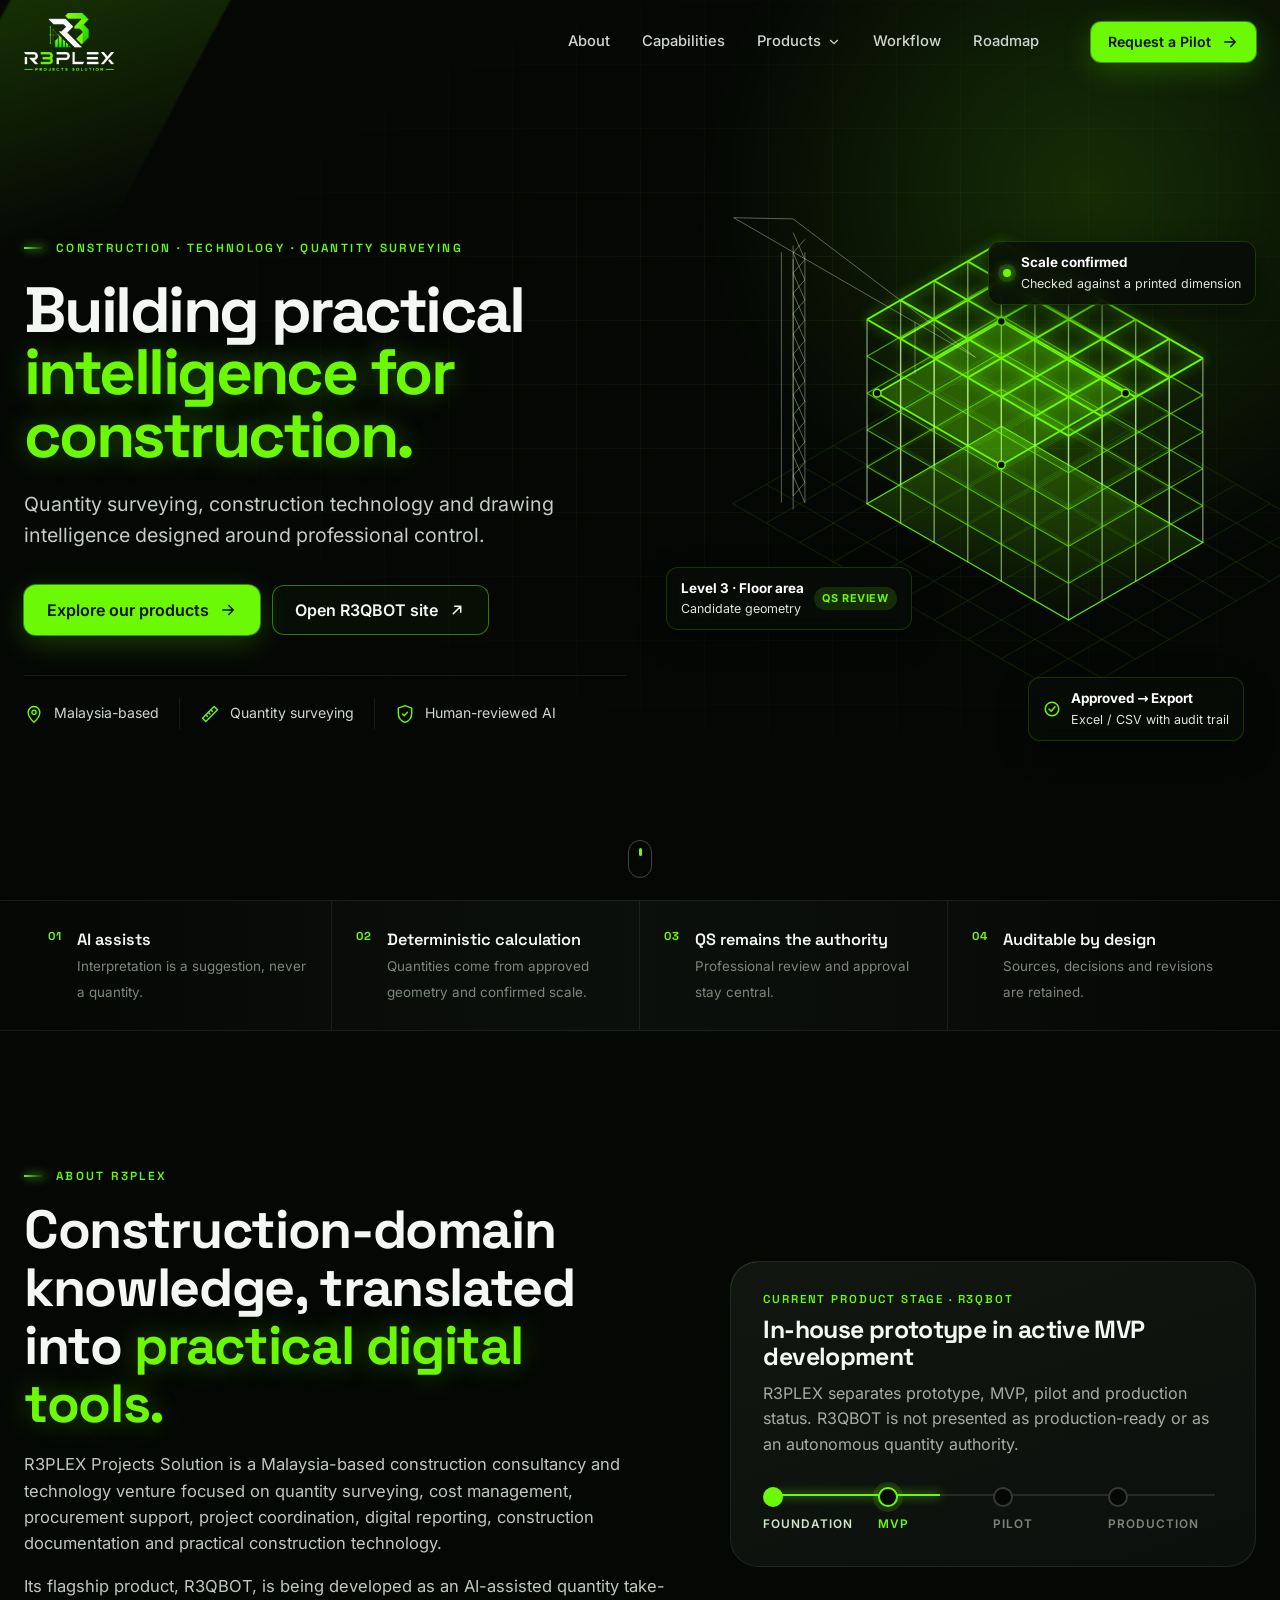
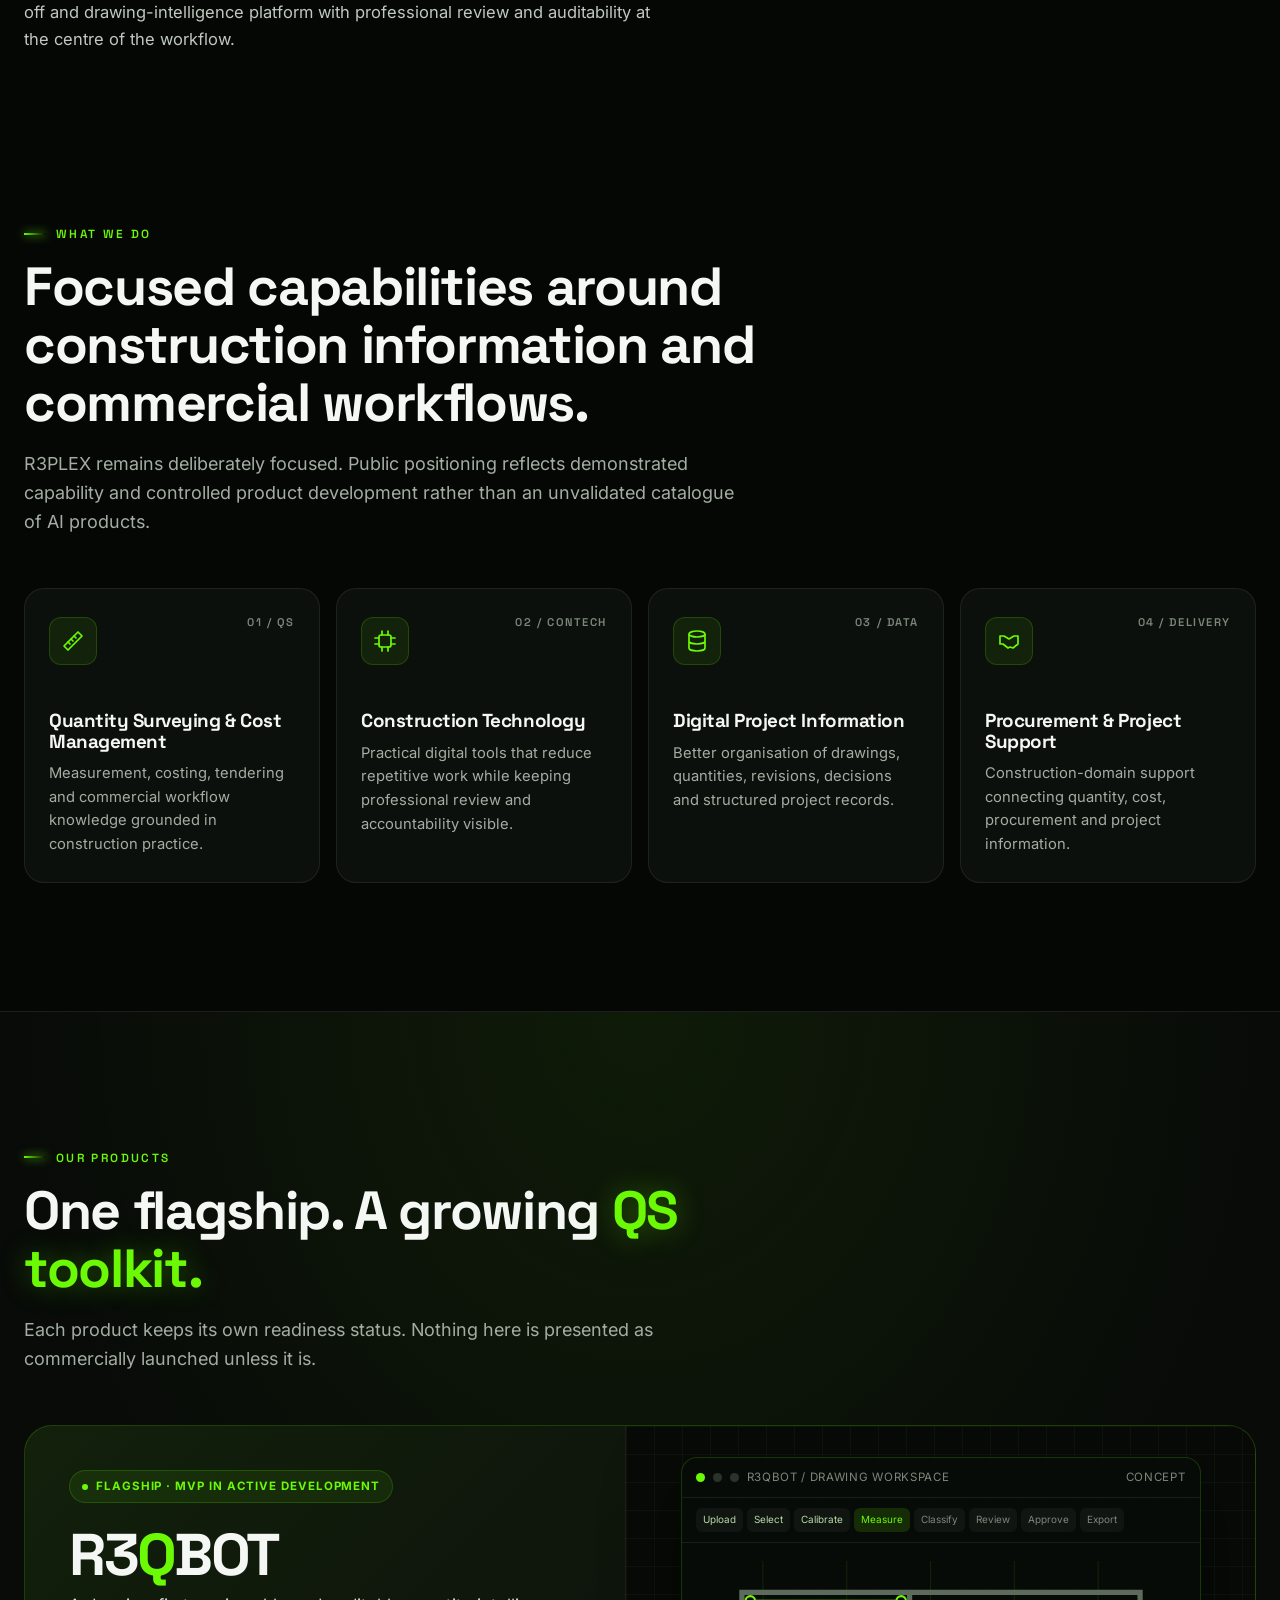
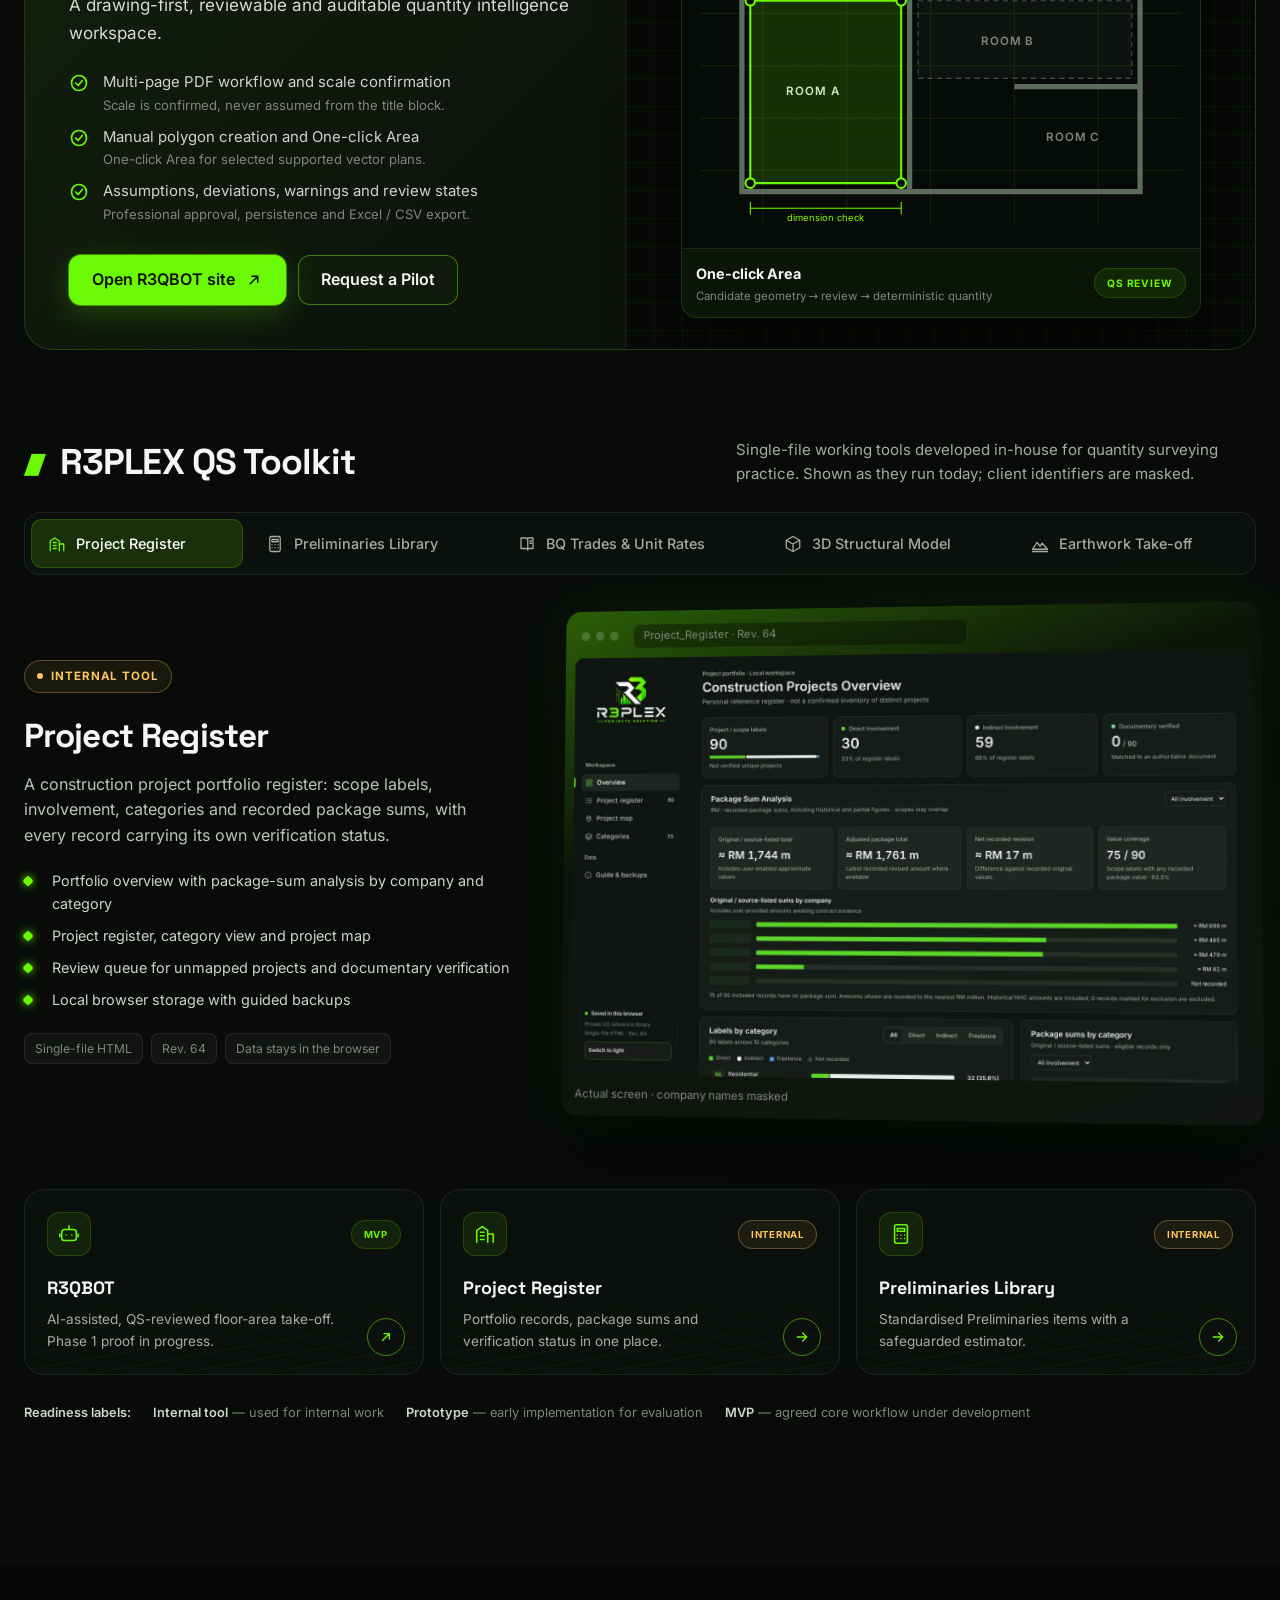
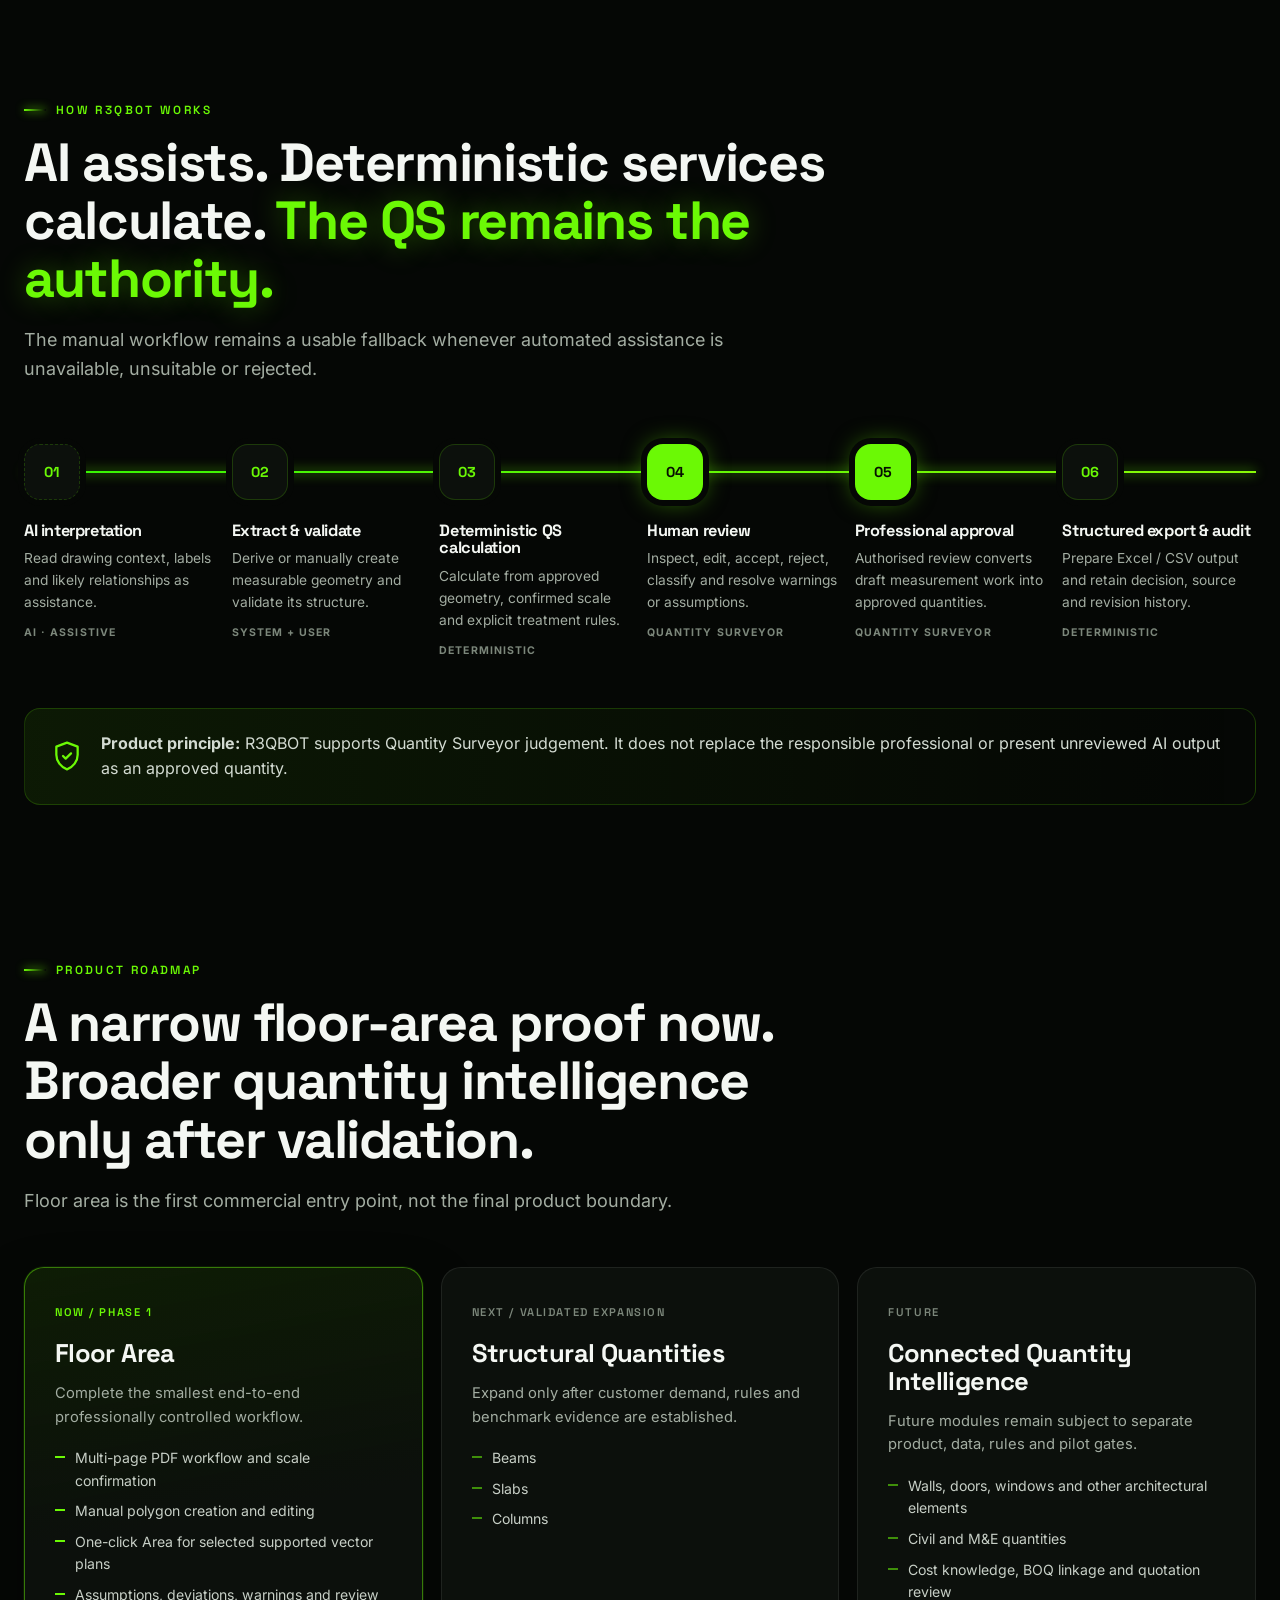
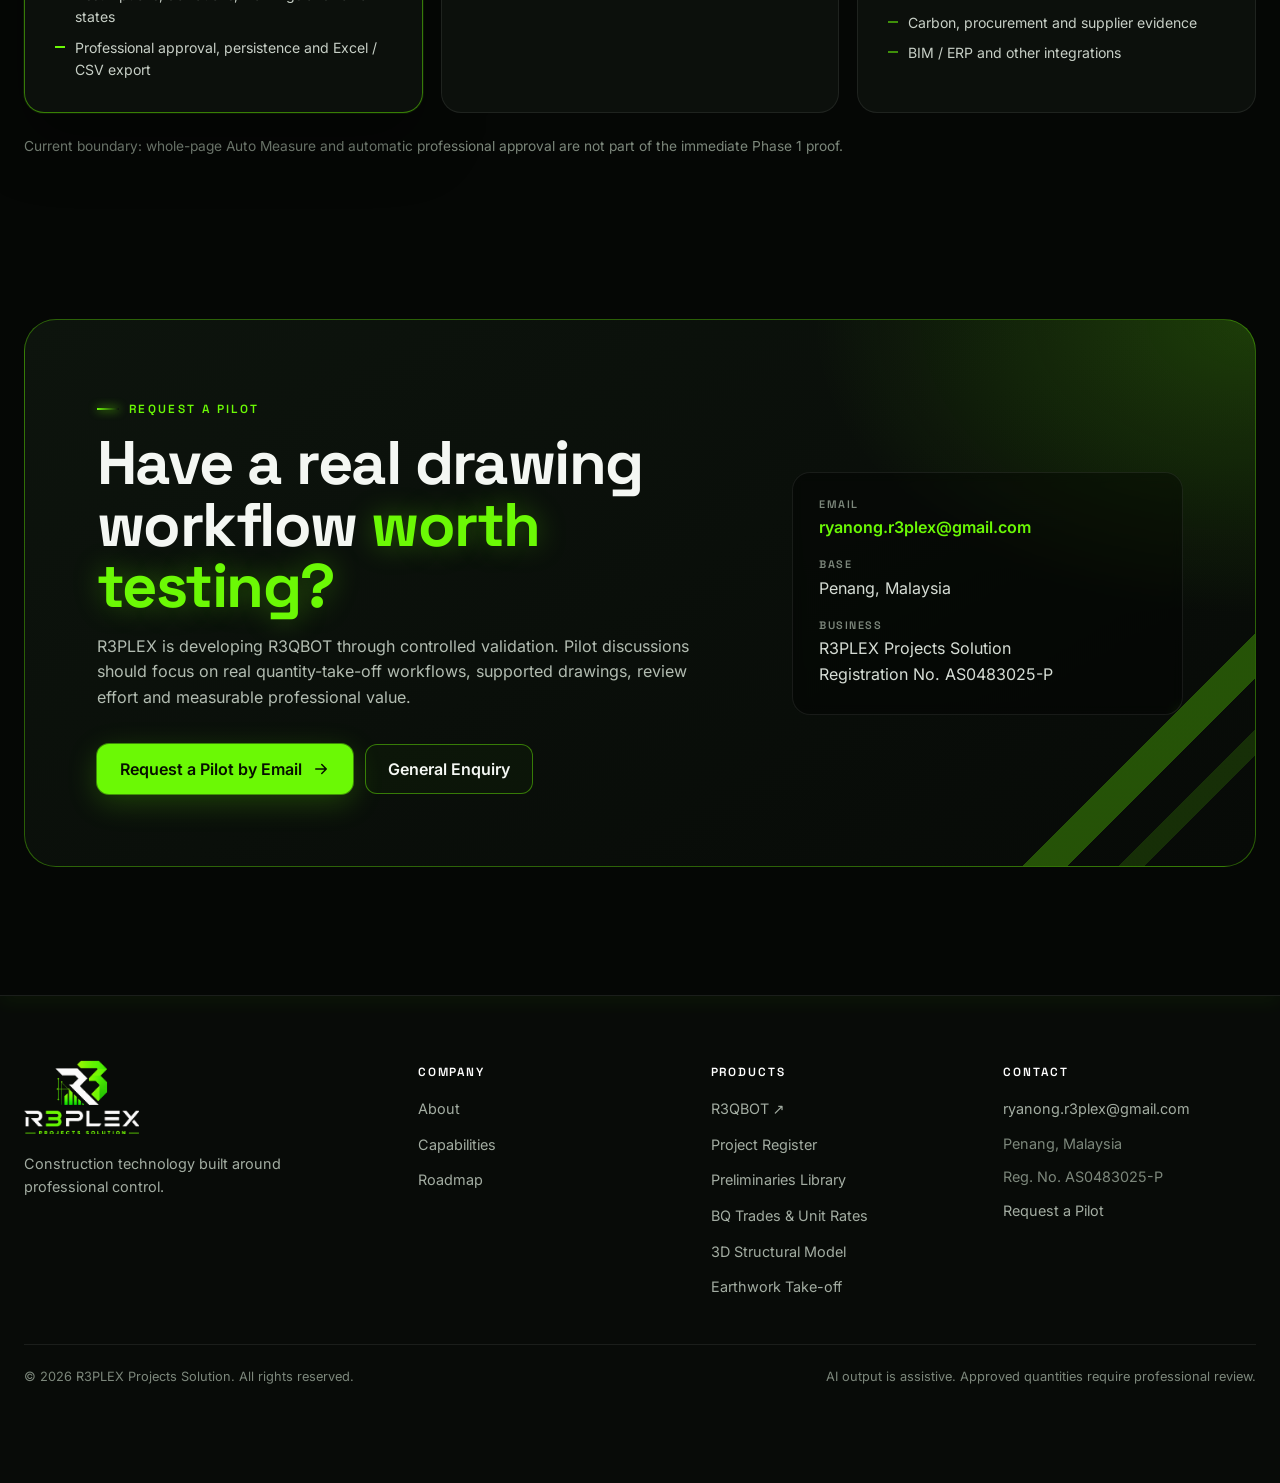
==== commit 0530a7a6: "fix: keep mobile navigation full height after scroll" ====
--- a/index.html
+++ b/index.html
@@ -336,6 +336,8 @@
   .track::before,.track::after{display:none}
 }
 @media (max-width:920px){
+  /* A filtered header would become the containing block for the fixed menu. */
+  .site-header.scrolled{background:rgba(5,7,5,.98);backdrop-filter:none;-webkit-backdrop-filter:none}
   .nav > nav{position:absolute;margin-left:0}
   .menu-btn{display:grid}
   .nav-cta.desktop{display:none}
